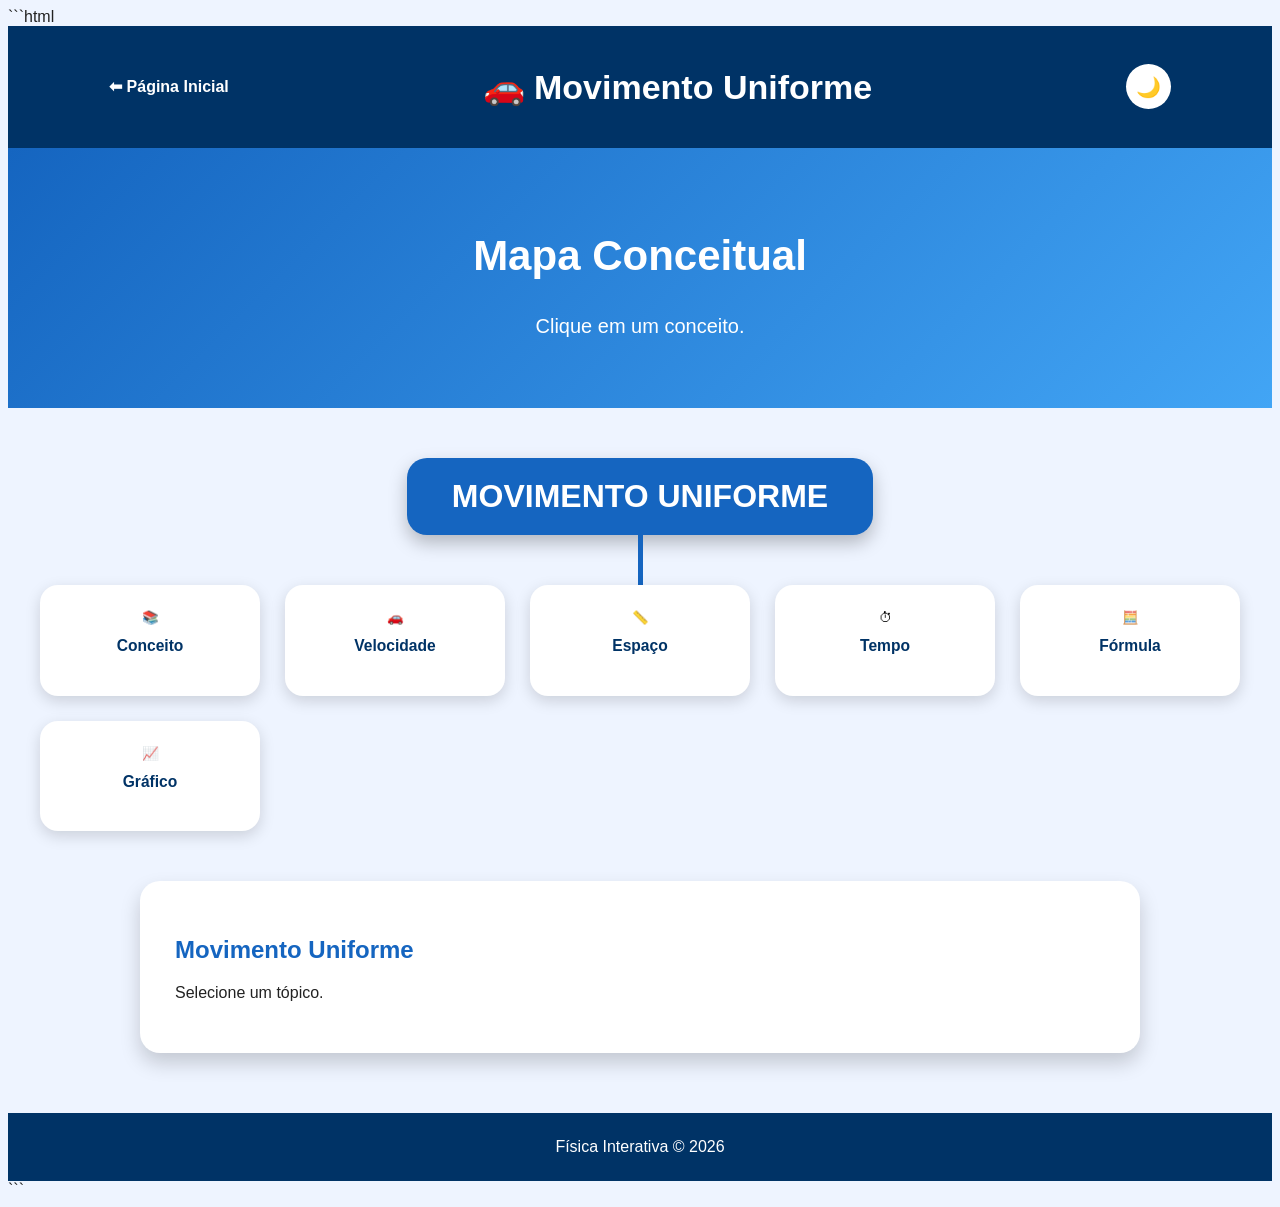
==== MU.html @ 1ada7491 "Convert MU.html to HTML structure with content" ====
```html
<!DOCTYPE html>
<html lang="pt-BR">

<head>

<meta charset="UTF-8">

<meta name="viewport"
content="width=device-width, initial-scale=1">

<title>Movimento Uniforme</title>

<link rel="stylesheet" href="fisica.css">

</head>

<body>

<header class="topo">

<a href="index.html" class="voltar">

⬅ Página Inicial

</a>

<h1>

🚗 Movimento Uniforme

</h1>

<button id="tema">

🌙

</button>

</header>

<section class="hero">

<h2>

Mapa Conceitual

</h2>

<p>

Clique em um conceito.

</p>

</section>

<section class="mapa">

<div class="centro">

MOVIMENTO UNIFORME

</div>

<div class="linha"></div>

<div class="galhos">

<button class="caixa"
onclick="mostrar('conceito')">

📚

<h3>

Conceito

</h3>

</button>

<button class="caixa"
onclick="mostrar('velocidade')">

🚗

<h3>

Velocidade

</h3>

</button>

<button class="caixa"
onclick="mostrar('espaco')">

📏

<h3>

Espaço

</h3>

</button>

<button class="caixa"
onclick="mostrar('tempo')">

⏱

<h3>

Tempo

</h3>

</button>

<button class="caixa"
onclick="mostrar('formula')">

🧮

<h3>

Fórmula

</h3>

</button>

<button class="caixa"
onclick="mostrar('grafico')">

📈

<h3>

Gráfico

</h3>

</button>

</div>

</section>

<section class="painel">

<div id="conteudo">

<h2>

Movimento Uniforme

</h2>

<p>

Selecione um tópico.

</p>

</div>

</section>

<footer>

Física Interativa © 2026

</footer>

<script>

const dados={

conceito:`

<h2>📚 Conceito</h2>

<p>

O Movimento Uniforme (MU) ocorre quando um corpo se move com velocidade constante.

</p>

`,

velocidade:`

<h2>🚗 Velocidade</h2>

<p>

A velocidade permanece constante durante todo o movimento.

</p>

`,

espaco:`

<h2>📏 Espaço</h2>

<p>

É a posição ocupada pelo móvel ao longo da trajetória.

</p>

`,

tempo:`

<h2>⏱ Tempo</h2>

<p>

É o intervalo em que ocorre o movimento.

</p>

`,

formula:`

<h2>🧮 Equação Horária</h2>

<h1>

S = S₀ + v·t

</h1>

`,

grafico:`

<h2>📈 Gráfico</h2>

<p>

No MU, o gráfico Espaço × Tempo é uma reta.

</p>

<canvas id="graficoMU"
width="500"
height="250"
style="border:1px solid #999">

</canvas>

`

};

function mostrar(item){

document.getElementById("conteudo").innerHTML=dados[item];

if(item==="grafico"){

setTimeout(desenhar,100);

}

}

function desenhar(){

const canvas=document.getElementById("graficoMU");

if(!canvas) return;

const ctx=canvas.getContext("2d");

ctx.beginPath();

ctx.moveTo(40,200);

ctx.lineTo(450,40);

ctx.lineWidth=3;

ctx.strokeStyle="#1565c0";

ctx.stroke();

ctx.font="16px Arial";

ctx.fillText("Espaço",10,20);

ctx.fillText("Tempo",420,230);

}

document.getElementById("tema").onclick=function(){

document.body.classList.toggle("escuro");

}

</script>

</body>

</html>
```
---- fisica.css ----
```css
/*==================================
      FÍSICA INTERATIVA
==================================*/

*{
    margin:0;
    padding:0;
    box-sizing:border-box;
}

body{

    font-family:'Poppins',sans-serif;

    background:#eef4ff;

    color:#222;

    transition:.4s;

}

/*=========================
        TOPO
=========================*/

.topo{

    display:flex;

    justify-content:space-between;

    align-items:center;

    padding:18px 8%;

    background:#003366;

    color:white;

    position:sticky;

    top:0;

    z-index:999;

}

.topo h1{

    font-size:34px;

}

.voltar{

    color:white;

    text-decoration:none;

    font-weight:bold;

}

#tema{

    background:white;

    color:#003366;

    border:none;

    width:45px;

    height:45px;

    border-radius:50%;

    cursor:pointer;

    font-size:20px;

}

/*=========================
        HERO
=========================*/

.hero{

    text-align:center;

    padding:50px;

    background:linear-gradient(135deg,#1565c0,#42a5f5);

    color:white;

}

.hero h2{

    font-size:42px;

}

.hero p{

    margin-top:15px;

    font-size:20px;

}

/*=========================
      MAPA
=========================*/

.mapa{

    max-width:1200px;

    margin:50px auto;

    display:flex;

    flex-direction:column;

    align-items:center;

}

.centro{

    background:#1565c0;

    color:white;

    padding:20px 45px;

    border-radius:20px;

    font-size:32px;

    font-weight:bold;

    box-shadow:0 8px 18px rgba(0,0,0,.25);

}

.linha{

    width:5px;

    height:50px;

    background:#1565c0;

}

.galhos{

    display:grid;

    grid-template-columns:repeat(auto-fit,minmax(180px,1fr));

    gap:25px;

    width:100%;

}

.caixa{

    background:white;

    border:none;

    border-radius:18px;

    padding:25px;

    cursor:pointer;

    transition:.4s;

    box-shadow:0 5px 15px rgba(0,0,0,.15);

}

.caixa:hover{

    transform:translateY(-8px) scale(1.05);

    background:#d7ebff;

}

.caixa h3{

    margin-top:12px;

    color:#003366;

}

/*=========================
        PAINEL
=========================*/

.painel{

    max-width:1000px;

    margin:auto;

    margin-bottom:60px;

}

#conteudo{

    background:white;

    border-radius:20px;

    padding:35px;

    box-shadow:0 10px 20px rgba(0,0,0,.18);

    animation:aparecer .5s;

}

#conteudo h2{

    color:#1565c0;

    margin-bottom:20px;

}

#conteudo ul{

    margin-left:25px;

    line-height:2;

}

/*=========================
      RODAPÉ
=========================*/

footer{

    background:#003366;

    color:white;

    text-align:center;

    padding:25px;

}

/*=========================
      MODO ESCURO
=========================*/

body.escuro{

    background:#121212;

    color:white;

}

body.escuro .caixa{

    background:#2d2d2d;

    color:white;

}

body.escuro .caixa h3{

    color:#90caf9;

}

body.escuro #conteudo{

    background:#222;

}

body.escuro footer{

    background:black;

}

body.escuro .hero{

    background:linear-gradient(135deg,#1b1b1b,#444);

}

/*=========================
     ANIMAÇÃO
=========================*/

@keyframes aparecer{

    from{

        opacity:0;

        transform:translateY(30px);

    }

    to{

        opacity:1;

        transform:translateY(0);

    }

}

/*=========================
    RESPONSIVO
=========================*/

@media(max-width:900px){

.topo{

flex-direction:column;

gap:15px;

}

.topo h1{

font-size:28px;

}

.hero h2{

font-size:32px;

}

.galhos{

grid-template-columns:1fr;

}

.caixa{

width:100%;

}

}
```
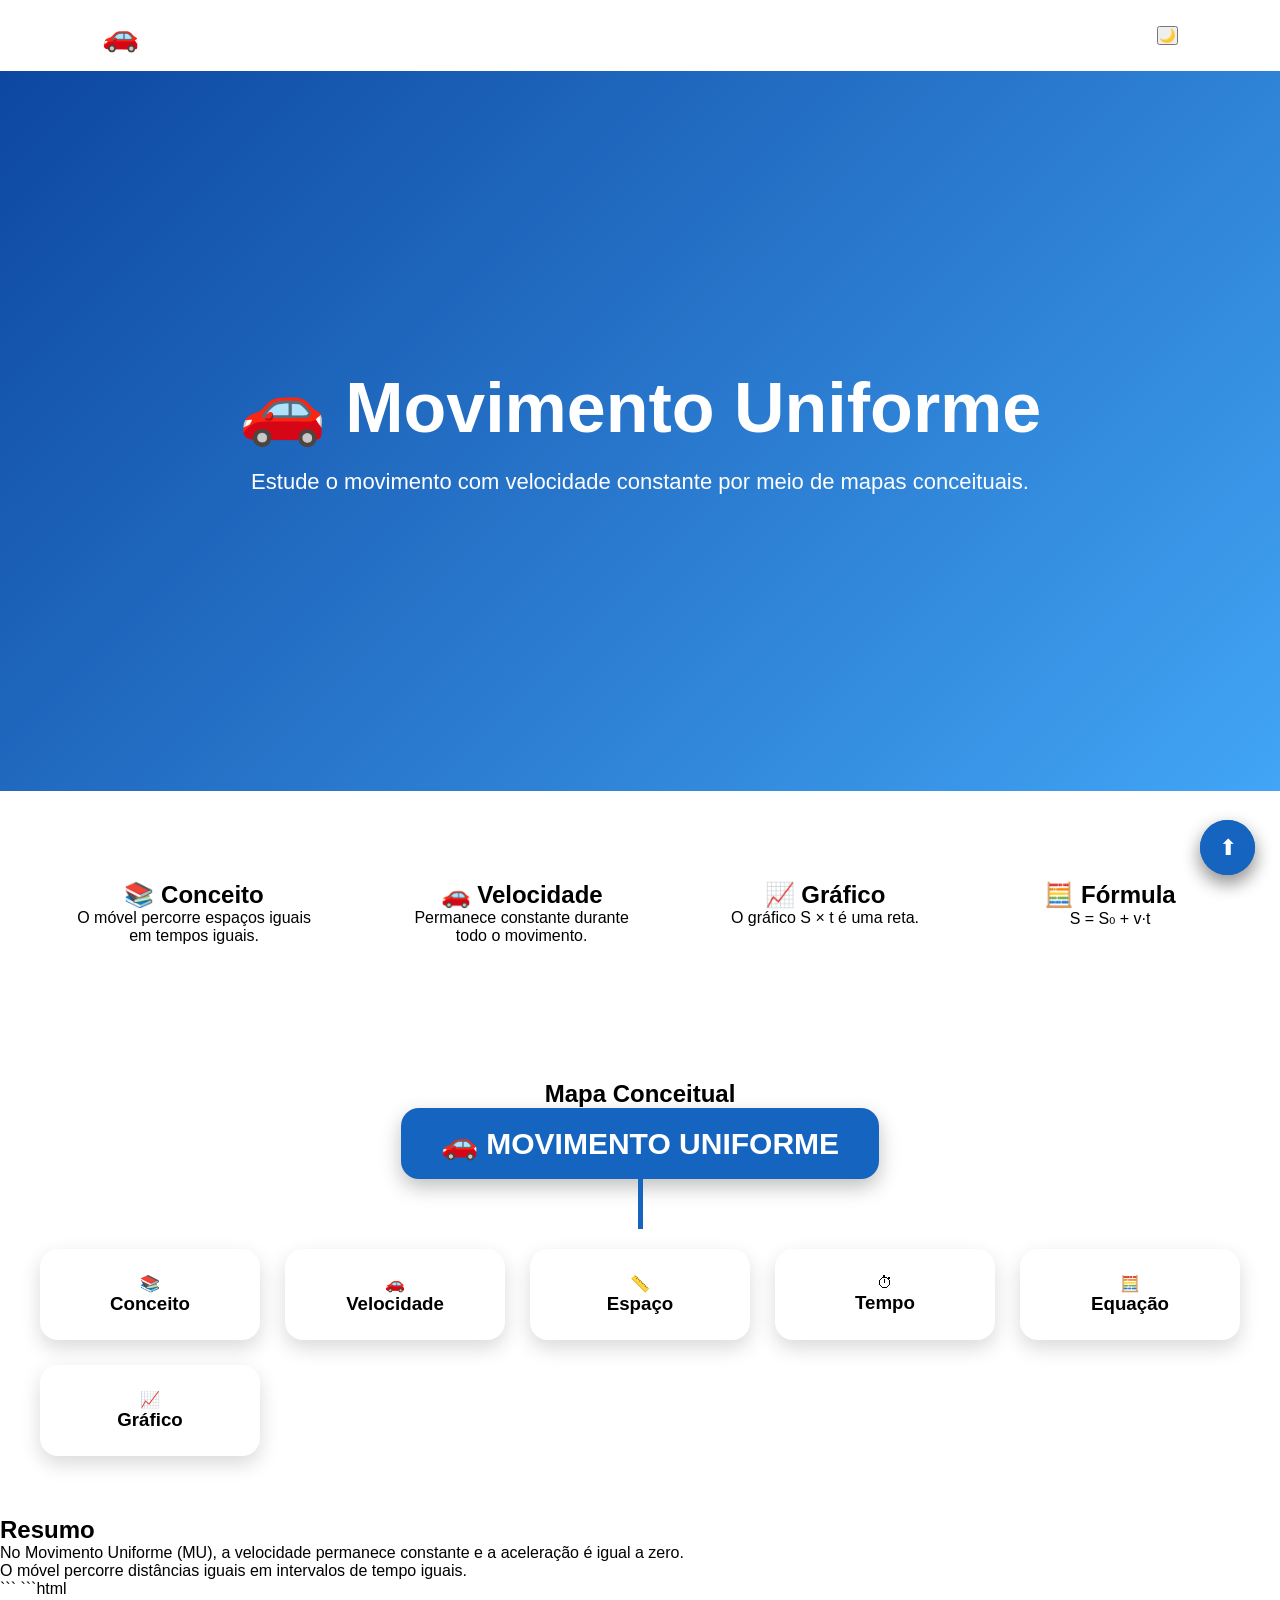
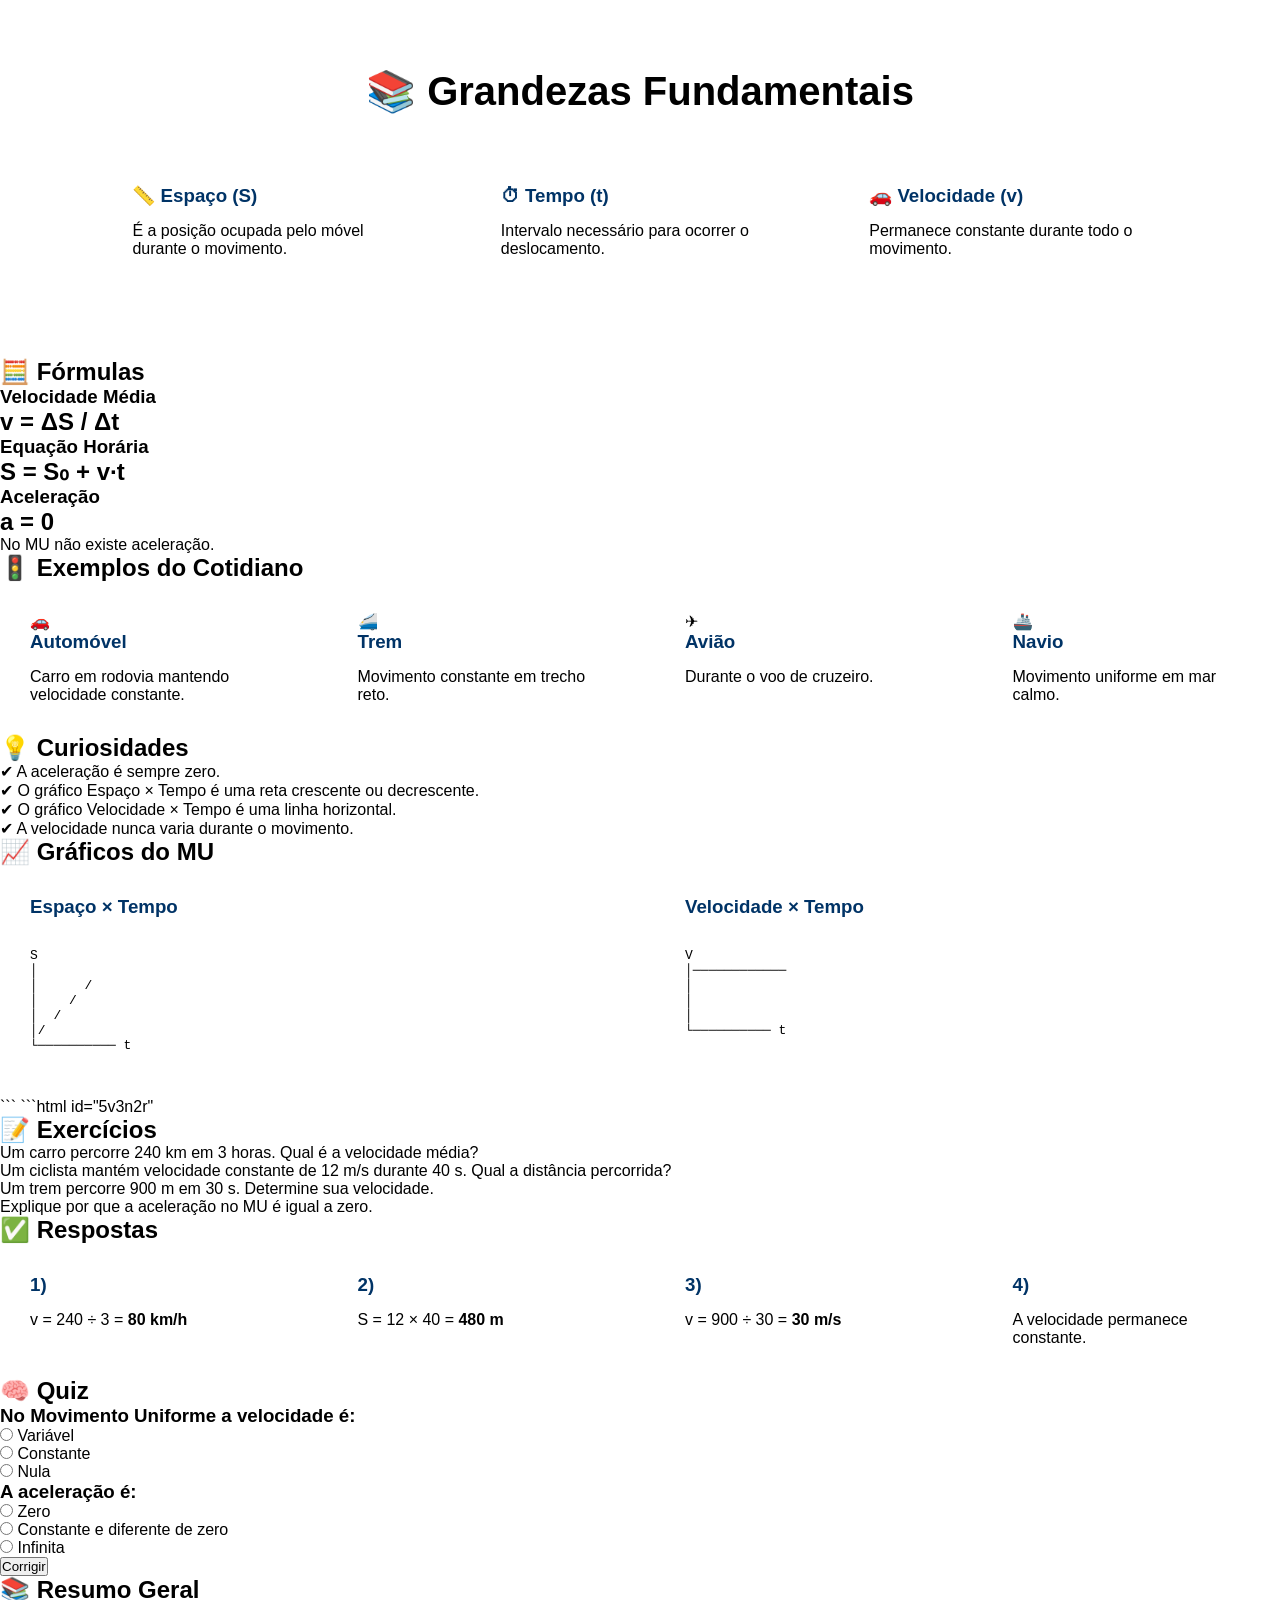
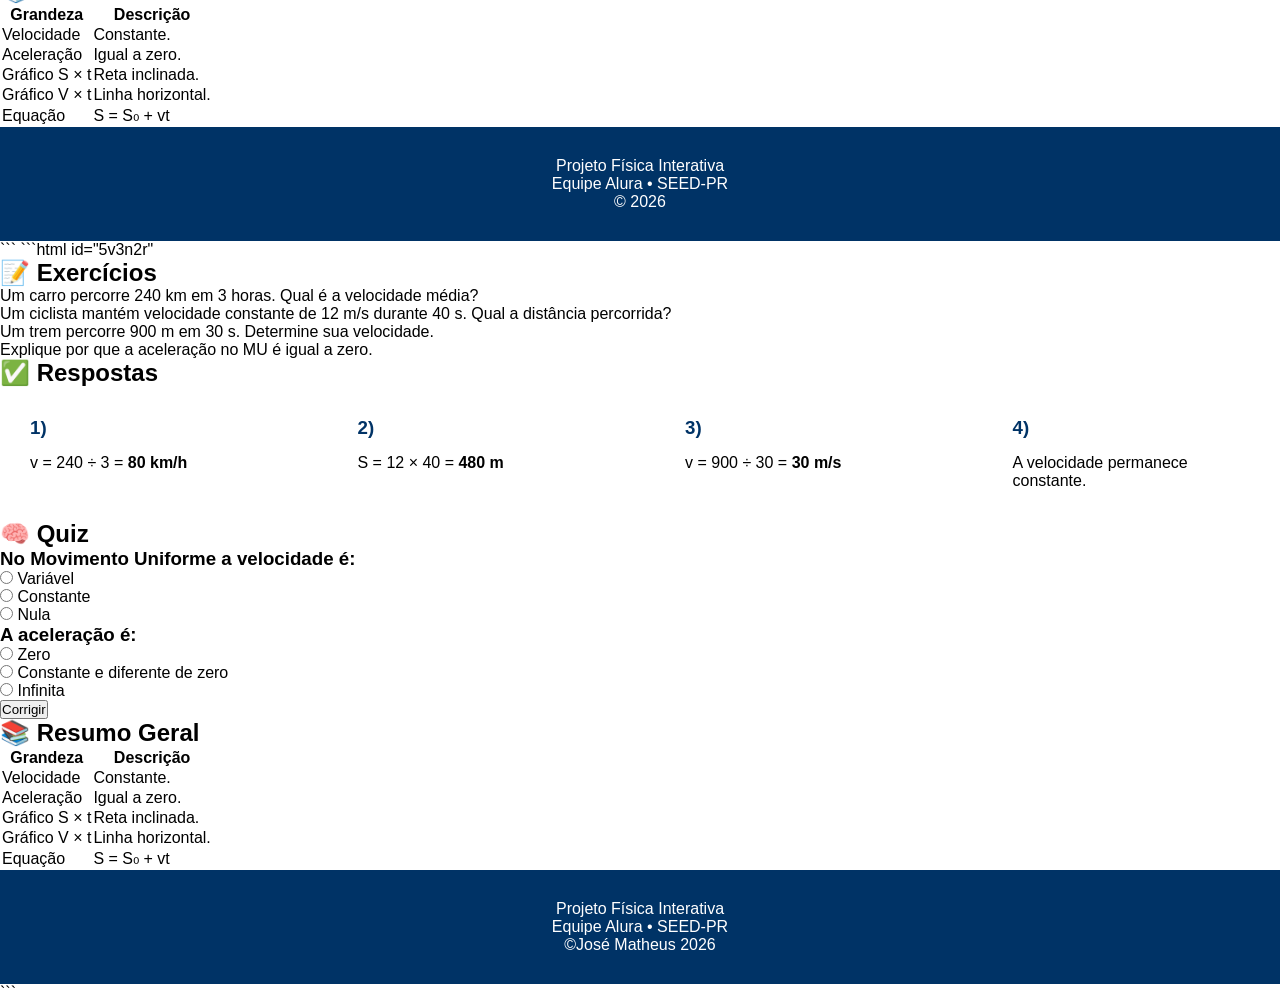
==== commit a6a7498a: "Update MU.html" ====
--- a/MU.html
+++ b/MU.html
@@ -1,314 +1,1366 @@
-```html
 <!DOCTYPE html>
 <html lang="pt-BR">
 
 <head>
 
-<meta charset="UTF-8">
-
-<meta name="viewport"
-content="width=device-width, initial-scale=1">
-
-<title>Movimento Uniforme</title>
-
-<link rel="stylesheet" href="fisica.css">
+    <meta charset="UTF-8">
+
+    <meta name="viewport"
+          content="width=device-width, initial-scale=1.0">
+
+    <title>Movimento Uniforme | Física Interativa</title>
+
+    <link rel="stylesheet" href="fisica.css">
 
 </head>
 
 <body>
 
-<header class="topo">
-
-<a href="index.html" class="voltar">
-
-⬅ Página Inicial
-
-</a>
-
-<h1>
-
-🚗 Movimento Uniforme
-
-</h1>
-
-<button id="tema">
-
-🌙
+<!--==========================================
+                CABEÇALHO
+===========================================-->
+
+<header class="cabecalho">
+
+    <div class="logo">
+
+        🚗 Física Interativa
+
+    </div>
+
+    <button class="menu-btn" id="menuBtn">
+
+        ☰
+
+    </button>
+
+    <nav id="menu">
+
+        <a href="index.html">Início</a>
+
+        <a href="optica.html">Óptica</a>
+
+        <a href="mu.html" class="ativo">MU</a>
+
+        <a href="muv.html">MUV</a>
+
+        <a href="dinamica.html">Dinâmica</a>
+
+    </nav>
+
+    <button id="tema" class="tema-btn">
+
+        🌙
+
+    </button>
+
+</header>
+
+<!--==========================================
+                    BANNER
+===========================================-->
+
+<section class="banner">
+
+    <div class="banner-texto">
+
+        <h1>
+
+            🚗 Movimento Uniforme
+
+        </h1>
+
+        <p>
+
+            Estude o movimento com velocidade constante por meio de mapas conceituais.
+
+        </p>
+
+    </div>
+
+</section>
+
+<!--==========================================
+                CARROSSEL
+===========================================-->
+
+<section class="carrossel">
+
+    <div class="slide">
+
+        <h2>📚 Conceito</h2>
+
+        <p>O móvel percorre espaços iguais em tempos iguais.</p>
+
+    </div>
+
+    <div class="slide">
+
+        <h2>🚗 Velocidade</h2>
+
+        <p>Permanece constante durante todo o movimento.</p>
+
+    </div>
+
+    <div class="slide">
+
+        <h2>📈 Gráfico</h2>
+
+        <p>O gráfico S × t é uma reta.</p>
+
+    </div>
+
+    <div class="slide">
+
+        <h2>🧮 Fórmula</h2>
+
+        <p>S = S₀ + v·t</p>
+
+    </div>
+
+</section>
+
+<!--==========================================
+            MAPA CONCEITUAL
+===========================================-->
+
+<section class="mapa">
+
+<h2>
+
+Mapa Conceitual
+
+</h2>
+
+<div class="centro">
+
+🚗 MOVIMENTO UNIFORME
+
+</div>
+
+<div class="linha"></div>
+
+<div class="galhos">
+
+<div class="caixa">
+
+📚
+
+<h3>
+
+Conceito
+
+</h3>
+
+</div>
+
+<div class="caixa">
+
+🚗
+
+<h3>
+
+Velocidade
+
+</h3>
+
+</div>
+
+<div class="caixa">
+
+📏
+
+<h3>
+
+Espaço
+
+</h3>
+
+</div>
+
+<div class="caixa">
+
+⏱
+
+<h3>
+
+Tempo
+
+</h3>
+
+</div>
+
+<div class="caixa">
+
+🧮
+
+<h3>
+
+Equação
+
+</h3>
+
+</div>
+
+<div class="caixa">
+
+📈
+
+<h3>
+
+Gráfico
+
+</h3>
+
+</div>
+
+</div>
+
+</section>
+
+<!--==========================================
+            RESUMO
+===========================================-->
+
+<section class="resumo">
+
+<h2>
+
+Resumo
+
+</h2>
+
+<p>
+
+No Movimento Uniforme (MU), a velocidade permanece constante e a aceleração é igual a zero.
+
+</p>
+
+<p>
+
+O móvel percorre distâncias iguais em intervalos de tempo iguais.
+
+</p>
+
+</section>
+```
+```html
+<!--==========================================
+        GRANDEZAS DO MU
+===========================================-->
+
+<section class="conteudos">
+
+    <h2>📚 Grandezas Fundamentais</h2>
+
+    <div class="cards">
+
+        <div class="card">
+
+            <h3>📏 Espaço (S)</h3>
+
+            <p>
+                É a posição ocupada pelo móvel durante o movimento.
+            </p>
+
+        </div>
+
+        <div class="card">
+
+            <h3>⏱ Tempo (t)</h3>
+
+            <p>
+                Intervalo necessário para ocorrer o deslocamento.
+            </p>
+
+        </div>
+
+        <div class="card">
+
+            <h3>🚗 Velocidade (v)</h3>
+
+            <p>
+                Permanece constante durante todo o movimento.
+            </p>
+
+        </div>
+
+    </div>
+
+</section>
+
+<!--==========================================
+            FÓRMULAS
+===========================================-->
+
+<section class="formulas">
+
+<h2>
+
+🧮 Fórmulas
+
+</h2>
+
+<div class="cards-formulas">
+
+<div class="formula">
+
+<h3>
+
+Velocidade Média
+
+</h3>
+
+<h2>
+
+v = ΔS / Δt
+
+</h2>
+
+</div>
+
+<div class="formula">
+
+<h3>
+
+Equação Horária
+
+</h3>
+
+<h2>
+
+S = S₀ + v·t
+
+</h2>
+
+</div>
+
+<div class="formula">
+
+<h3>
+
+Aceleração
+
+</h3>
+
+<h2>
+
+a = 0
+
+</h2>
+
+<p>
+
+No MU não existe aceleração.
+
+</p>
+
+</div>
+
+</div>
+
+</section>
+
+<!--==========================================
+            EXEMPLOS
+===========================================-->
+
+<section class="aplicacoes">
+
+<h2>
+
+🚦 Exemplos do Cotidiano
+
+</h2>
+
+<div class="cards">
+
+<div class="card">
+
+🚗
+
+<h3>
+
+Automóvel
+
+</h3>
+
+<p>
+
+Carro em rodovia mantendo velocidade constante.
+
+</p>
+
+</div>
+
+<div class="card">
+
+🚄
+
+<h3>
+
+Trem
+
+</h3>
+
+<p>
+
+Movimento constante em trecho reto.
+
+</p>
+
+</div>
+
+<div class="card">
+
+✈
+
+<h3>
+
+Avião
+
+</h3>
+
+<p>
+
+Durante o voo de cruzeiro.
+
+</p>
+
+</div>
+
+<div class="card">
+
+🚢
+
+<h3>
+
+Navio
+
+</h3>
+
+<p>
+
+Movimento uniforme em mar calmo.
+
+</p>
+
+</div>
+
+</div>
+
+</section>
+
+<!--==========================================
+            CURIOSIDADES
+===========================================-->
+
+<section class="curiosidades">
+
+<h2>
+
+💡 Curiosidades
+
+</h2>
+
+<ul>
+
+<li>✔ A aceleração é sempre zero.</li>
+
+<li>✔ O gráfico Espaço × Tempo é uma reta crescente ou decrescente.</li>
+
+<li>✔ O gráfico Velocidade × Tempo é uma linha horizontal.</li>
+
+<li>✔ A velocidade nunca varia durante o movimento.</li>
+
+</ul>
+
+</section>
+
+<!--==========================================
+            GRÁFICOS
+===========================================-->
+
+<section class="graficos">
+
+<h2>
+
+📈 Gráficos do MU
+
+</h2>
+
+<div class="cards">
+
+<div class="card">
+
+<h3>
+
+Espaço × Tempo
+
+</h3>
+
+<pre>
+
+S
+│
+│      /
+│    /
+│  /
+│/
+└────────── t
+
+</pre>
+
+</div>
+
+<div class="card">
+
+<h3>
+
+Velocidade × Tempo
+
+</h3>
+
+<pre>
+
+V
+│────────────
+│
+│
+│
+└────────── t
+
+</pre>
+
+</div>
+
+</div>
+
+</section>
+```
+```html id="5v3n2r"
+<!--==========================================
+            EXERCÍCIOS
+===========================================-->
+
+<section class="exercicios">
+
+    <h2>📝 Exercícios</h2>
+
+    <ol>
+
+        <li>
+            Um carro percorre 240 km em 3 horas.
+            Qual é a velocidade média?
+        </li>
+
+        <li>
+            Um ciclista mantém velocidade constante de
+            12 m/s durante 40 s.
+            Qual a distância percorrida?
+        </li>
+
+        <li>
+            Um trem percorre 900 m em 30 s.
+            Determine sua velocidade.
+        </li>
+
+        <li>
+            Explique por que a aceleração no MU é igual a zero.
+        </li>
+
+    </ol>
+
+</section>
+
+<!--==========================================
+            EXERCÍCIOS RESOLVIDOS
+===========================================-->
+
+<section class="resolucao">
+
+<h2>
+
+✅ Respostas
+
+</h2>
+
+<div class="cards">
+
+<div class="card">
+
+<h3>
+
+1)
+
+</h3>
+
+<p>
+
+v = 240 ÷ 3 =
+
+<b>80 km/h</b>
+
+</p>
+
+</div>
+
+<div class="card">
+
+<h3>
+
+2)
+
+</h3>
+
+<p>
+
+S = 12 × 40
+
+=
+
+<b>480 m</b>
+
+</p>
+
+</div>
+
+<div class="card">
+
+<h3>
+
+3)
+
+</h3>
+
+<p>
+
+v = 900 ÷ 30
+
+=
+
+<b>30 m/s</b>
+
+</p>
+
+</div>
+
+<div class="card">
+
+<h3>
+
+4)
+
+</h3>
+
+<p>
+
+A velocidade permanece constante.
+
+</p>
+
+</div>
+
+</div>
+
+</section>
+
+<!--==========================================
+                QUIZ
+===========================================-->
+
+<section class="quiz">
+
+<h2>
+
+🧠 Quiz
+
+</h2>
+
+<div class="pergunta">
+
+<h3>
+
+No Movimento Uniforme a velocidade é:
+
+</h3>
+
+<label>
+
+<input type="radio"
+name="q1">
+
+Variável
+
+</label>
+
+<br>
+
+<label>
+
+<input
+type="radio"
+name="q1"
+data-correta="true">
+
+Constante
+
+</label>
+
+<br>
+
+<label>
+
+<input type="radio"
+name="q1">
+
+Nula
+
+</label>
+
+</div>
+
+<div class="pergunta">
+
+<h3>
+
+A aceleração é:
+
+</h3>
+
+<label>
+
+<input
+type="radio"
+name="q2"
+data-correta="true">
+
+Zero
+
+</label>
+
+<br>
+
+<label>
+
+<input type="radio"
+name="q2">
+
+Constante e diferente de zero
+
+</label>
+
+<br>
+
+<label>
+
+<input type="radio"
+name="q2">
+
+Infinita
+
+</label>
+
+</div>
+
+<button onclick="corrigirQuiz()">
+
+Corrigir
 
 </button>
 
-</header>
-
-<section class="hero">
-
-<h2>
-
-Mapa Conceitual
-
-</h2>
-
-<p>
-
-Clique em um conceito.
-
-</p>
-
-</section>
-
-<section class="mapa">
-
-<div class="centro">
-
-MOVIMENTO UNIFORME
-
-</div>
-
-<div class="linha"></div>
-
-<div class="galhos">
-
-<button class="caixa"
-onclick="mostrar('conceito')">
-
-📚
-
-<h3>
-
-Conceito
-
-</h3>
+<h2 id="resultadoQuiz"></h2>
+
+</section>
+
+<script>
+
+function corrigirQuiz(){
+
+let pontos=0;
+
+const corretas=document.querySelectorAll("input[data-correta='true']");
+
+corretas.forEach(item=>{
+
+if(item.checked){
+
+pontos++;
+
+}
+
+});
+
+document.getElementById("resultadoQuiz").innerHTML=
+
+"Você acertou "+pontos+" de 2 questões.";
+
+}
+
+</script>
+
+<!--==========================================
+            RESUMÃO
+===========================================-->
+
+<section class="resumo-final">
+
+<h2>
+
+📚 Resumo Geral
+
+</h2>
+
+<table>
+
+<tr>
+
+<th>
+
+Grandeza
+
+</th>
+
+<th>
+
+Descrição
+
+</th>
+
+</tr>
+
+<tr>
+
+<td>
+
+Velocidade
+
+</td>
+
+<td>
+
+Constante.
+
+</td>
+
+</tr>
+
+<tr>
+
+<td>
+
+Aceleração
+
+</td>
+
+<td>
+
+Igual a zero.
+
+</td>
+
+</tr>
+
+<tr>
+
+<td>
+
+Gráfico S × t
+
+</td>
+
+<td>
+
+Reta inclinada.
+
+</td>
+
+</tr>
+
+<tr>
+
+<td>
+
+Gráfico V × t
+
+</td>
+
+<td>
+
+Linha horizontal.
+
+</td>
+
+</tr>
+
+<tr>
+
+<td>
+
+Equação
+
+</td>
+
+<td>
+
+S = S₀ + vt
+
+</td>
+
+</tr>
+
+</table>
+
+</section>
+
+<!--==========================================
+                RODAPÉ
+===========================================-->
+
+<footer>
+
+<p>
+
+Projeto Física Interativa
+
+</p>
+
+<p>
+
+Equipe Alura • SEED-PR
+
+</p>
+
+<p>
+
+© 2026
+
+</p>
+
+</footer>
+
+<button id="topo">
+
+⬆
 
 </button>
 
-<button class="caixa"
-onclick="mostrar('velocidade')">
-
-🚗
-
-<h3>
-
-Velocidade
-
-</h3>
-
-</button>
-
-<button class="caixa"
-onclick="mostrar('espaco')">
-
-📏
-
-<h3>
-
-Espaço
-
-</h3>
-
-</button>
-
-<button class="caixa"
-onclick="mostrar('tempo')">
-
-⏱
-
-<h3>
-
-Tempo
-
-</h3>
-
-</button>
-
-<button class="caixa"
-onclick="mostrar('formula')">
-
-🧮
-
-<h3>
-
-Fórmula
-
-</h3>
-
-</button>
-
-<button class="caixa"
-onclick="mostrar('grafico')">
-
-📈
-
-<h3>
-
-Gráfico
-
-</h3>
-
-</button>
-
-</div>
-
-</section>
-
-<section class="painel">
-
-<div id="conteudo">
-
-<h2>
-
-Movimento Uniforme
-
-</h2>
-
-<p>
-
-Selecione um tópico.
-
-</p>
-
-</div>
-
-</section>
-
-<footer>
-
-Física Interativa © 2026
-
-</footer>
-
-<script>
-
-const dados={
-
-conceito:`
-
-<h2>📚 Conceito</h2>
-
-<p>
-
-O Movimento Uniforme (MU) ocorre quando um corpo se move com velocidade constante.
-
-</p>
-
-`,
-
-velocidade:`
-
-<h2>🚗 Velocidade</h2>
-
-<p>
-
-A velocidade permanece constante durante todo o movimento.
-
-</p>
-
-`,
-
-espaco:`
-
-<h2>📏 Espaço</h2>
-
-<p>
-
-É a posição ocupada pelo móvel ao longo da trajetória.
-
-</p>
-
-`,
-
-tempo:`
-
-<h2>⏱ Tempo</h2>
-
-<p>
-
-É o intervalo em que ocorre o movimento.
-
-</p>
-
-`,
-
-formula:`
-
-<h2>🧮 Equação Horária</h2>
-
-<h1>
-
-S = S₀ + v·t
-
-</h1>
-
-`,
-
-grafico:`
-
-<h2>📈 Gráfico</h2>
-
-<p>
-
-No MU, o gráfico Espaço × Tempo é uma reta.
-
-</p>
-
-<canvas id="graficoMU"
-width="500"
-height="250"
-style="border:1px solid #999">
-
-</canvas>
-
-`
-
-};
-
-function mostrar(item){
-
-document.getElementById("conteudo").innerHTML=dados[item];
-
-if(item==="grafico"){
-
-setTimeout(desenhar,100);
-
-}
-
-}
-
-function desenhar(){
-
-const canvas=document.getElementById("graficoMU");
-
-if(!canvas) return;
-
-const ctx=canvas.getContext("2d");
-
-ctx.beginPath();
-
-ctx.moveTo(40,200);
-
-ctx.lineTo(450,40);
-
-ctx.lineWidth=3;
-
-ctx.strokeStyle="#1565c0";
-
-ctx.stroke();
-
-ctx.font="16px Arial";
-
-ctx.fillText("Espaço",10,20);
-
-ctx.fillText("Tempo",420,230);
-
-}
-
-document.getElementById("tema").onclick=function(){
-
-document.body.classList.toggle("escuro");
-
-}
-
-</script>
+<script src="script.js"></script>
 
 </body>
 
 </html>
 ```
+```html id="5v3n2r"
+<!--==========================================
+            EXERCÍCIOS
+===========================================-->
+
+<section class="exercicios">
+
+    <h2>📝 Exercícios</h2>
+
+    <ol>
+
+        <li>
+            Um carro percorre 240 km em 3 horas.
+            Qual é a velocidade média?
+        </li>
+
+        <li>
+            Um ciclista mantém velocidade constante de
+            12 m/s durante 40 s.
+            Qual a distância percorrida?
+        </li>
+
+        <li>
+            Um trem percorre 900 m em 30 s.
+            Determine sua velocidade.
+        </li>
+
+        <li>
+            Explique por que a aceleração no MU é igual a zero.
+        </li>
+
+    </ol>
+
+</section>
+
+<!--==========================================
+            EXERCÍCIOS RESOLVIDOS
+===========================================-->
+
+<section class="resolucao">
+
+<h2>
+
+✅ Respostas
+
+</h2>
+
+<div class="cards">
+
+<div class="card">
+
+<h3>
+
+1)
+
+</h3>
+
+<p>
+
+v = 240 ÷ 3 =
+
+<b>80 km/h</b>
+
+</p>
+
+</div>
+
+<div class="card">
+
+<h3>
+
+2)
+
+</h3>
+
+<p>
+
+S = 12 × 40
+
+=
+
+<b>480 m</b>
+
+</p>
+
+</div>
+
+<div class="card">
+
+<h3>
+
+3)
+
+</h3>
+
+<p>
+
+v = 900 ÷ 30
+
+=
+
+<b>30 m/s</b>
+
+</p>
+
+</div>
+
+<div class="card">
+
+<h3>
+
+4)
+
+</h3>
+
+<p>
+
+A velocidade permanece constante.
+
+</p>
+
+</div>
+
+</div>
+
+</section>
+
+<!--==========================================
+                QUIZ
+===========================================-->
+
+<section class="quiz">
+
+<h2>
+
+🧠 Quiz
+
+</h2>
+
+<div class="pergunta">
+
+<h3>
+
+No Movimento Uniforme a velocidade é:
+
+</h3>
+
+<label>
+
+<input type="radio"
+name="q1">
+
+Variável
+
+</label>
+
+<br>
+
+<label>
+
+<input
+type="radio"
+name="q1"
+data-correta="true">
+
+Constante
+
+</label>
+
+<br>
+
+<label>
+
+<input type="radio"
+name="q1">
+
+Nula
+
+</label>
+
+</div>
+
+<div class="pergunta">
+
+<h3>
+
+A aceleração é:
+
+</h3>
+
+<label>
+
+<input
+type="radio"
+name="q2"
+data-correta="true">
+
+Zero
+
+</label>
+
+<br>
+
+<label>
+
+<input type="radio"
+name="q2">
+
+Constante e diferente de zero
+
+</label>
+
+<br>
+
+<label>
+
+<input type="radio"
+name="q2">
+
+Infinita
+
+</label>
+
+</div>
+
+<button onclick="corrigirQuiz()">
+
+Corrigir
+
+</button>
+
+<h2 id="resultadoQuiz"></h2>
+
+</section>
+
+<script>
+
+function corrigirQuiz(){
+
+let pontos=0;
+
+const corretas=document.querySelectorAll("input[data-correta='true']");
+
+corretas.forEach(item=>{
+
+if(item.checked){
+
+pontos++;
+
+}
+
+});
+
+document.getElementById("resultadoQuiz").innerHTML=
+
+"Você acertou "+pontos+" de 2 questões.";
+
+}
+
+</script>
+
+<!--==========================================
+            RESUMÃO
+===========================================-->
+
+<section class="resumo-final">
+
+<h2>
+
+📚 Resumo Geral
+
+</h2>
+
+<table>
+
+<tr>
+
+<th>
+
+Grandeza
+
+</th>
+
+<th>
+
+Descrição
+
+</th>
+
+</tr>
+
+<tr>
+
+<td>
+
+Velocidade
+
+</td>
+
+<td>
+
+Constante.
+
+</td>
+
+</tr>
+
+<tr>
+
+<td>
+
+Aceleração
+
+</td>
+
+<td>
+
+Igual a zero.
+
+</td>
+
+</tr>
+
+<tr>
+
+<td>
+
+Gráfico S × t
+
+</td>
+
+<td>
+
+Reta inclinada.
+
+</td>
+
+</tr>
+
+<tr>
+
+<td>
+
+Gráfico V × t
+
+</td>
+
+<td>
+
+Linha horizontal.
+
+</td>
+
+</tr>
+
+<tr>
+
+<td>
+
+Equação
+
+</td>
+
+<td>
+
+S = S₀ + vt
+
+</td>
+
+</tr>
+
+</table>
+
+</section>
+
+<!--==========================================
+                RODAPÉ
+===========================================-->
+
+<footer>
+
+<p>
+
+Projeto Física Interativa
+
+</p>
+
+<p>
+
+Equipe Alura • SEED-PR
+
+</p>
+
+<p>
+
+©José Matheus 2026
+
+</p>
+
+</footer>
+
+<button id="topo">
+
+⬆
+
+</button>
+
+<script src="script.js"></script>
+
+</body>
+
+</html>
+```
--- a/fisica.css
+++ b/fisica.css
@@ -1,375 +1,756 @@
 ```css
-/*==================================
-      FÍSICA INTERATIVA
-==================================*/
+/*=========================================
+            FÍSICA INTERATIVA
+=========================================*/
+
+@import url('https://fonts.googleapis.com/css2?family=Poppins:wght@300;400;500;600;700&display=swap');
+
+:root{
+
+    --azul:#003366;
+    --azul-claro:#1976d2;
+    --azul-hover:#2196f3;
+    --branco:#ffffff;
+    --cinza:#f5f7fb;
+    --texto:#222;
+    --sombra:0 8px 20px rgba(0,0,0,.15);
+
+}
 
 *{
+
     margin:0;
     padding:0;
     box-sizing:border-box;
+
+}
+
+html{
+
+    scroll-behavior:smooth;
+
 }
 
 body{
 
     font-family:'Poppins',sans-serif;
-
-    background:#eef4ff;
+    background:var(--cinza);
+    color:var(--texto);
+
+}
+
+/*=========================================
+            CABEÇALHO
+=========================================*/
+
+.cabecalho{
+
+    position:sticky;
+    top:0;
+
+    display:flex;
+    justify-content:space-between;
+    align-items:center;
+
+    padding:18px 8%;
+
+    background:var(--azul);
+
+    z-index:999;
+
+}
+
+.logo{
+
+    color:white;
+
+    font-size:30px;
+
+    font-weight:700;
+
+}
+
+#menu{
+
+    display:flex;
+
+    gap:30px;
+
+}
+
+#menu a{
+
+    color:white;
+
+    text-decoration:none;
+
+    transition:.3s;
+
+}
+
+#menu a:hover{
+
+    color:#ffeb3b;
+
+}
+
+.menu-btn{
+
+    display:none;
+
+    border:none;
+
+    background:none;
+
+    color:white;
+
+    font-size:34px;
+
+    cursor:pointer;
+
+}
+
+/*=========================================
+                BANNER
+=========================================*/
+
+.banner{
+
+    min-height:80vh;
+
+    display:flex;
+
+    justify-content:center;
+
+    align-items:center;
+
+    text-align:center;
+
+    background:linear-gradient(135deg,#0d47a1,#42a5f5);
+
+    color:white;
+
+}
+
+.banner h1{
+
+    font-size:70px;
+
+}
+
+.banner p{
+
+    margin-top:20px;
+
+    font-size:22px;
+
+}
+
+.botao{
+
+    display:inline-block;
+
+    margin-top:35px;
+
+    background:white;
+
+    color:#003366;
+
+    padding:15px 40px;
+
+    border-radius:40px;
+
+    text-decoration:none;
+
+    font-weight:bold;
+
+    transition:.3s;
+
+}
+
+.botao:hover{
+
+    transform:translateY(-5px);
+
+}
+
+/*=========================================
+              CARROSSEL
+=========================================*/
+
+.carrossel{
+
+    display:flex;
+
+    gap:25px;
+
+    overflow-x:auto;
+
+    padding:40px;
+
+    scroll-behavior:smooth;
+
+}
+
+.carrossel::-webkit-scrollbar{
+
+    display:none;
+
+}
+
+.slide{
+
+    min-width:260px;
+
+    background:white;
+
+    border-radius:20px;
+
+    padding:35px;
+
+    text-align:center;
+
+    box-shadow:var(--sombra);
+
+    transition:.4s;
+
+}
+
+.slide:hover{
+
+    transform:translateY(-12px);
+
+}
+
+.slide a{
+
+    text-decoration:none;
+
+    color:#003366;
+
+}
+
+.slide h2{
+
+    margin-top:15px;
+
+}
+
+/*=========================================
+                CARDS
+=========================================*/
+
+.conteudos{
+
+    padding:70px 8%;
+
+}
+
+.conteudos h2{
+
+    text-align:center;
+
+    margin-bottom:40px;
+
+    font-size:40px;
+
+}
+
+.cards{
+
+    display:grid;
+
+    grid-template-columns:repeat(auto-fit,minmax(250px,1fr));
+
+    gap:30px;
+
+}
+
+.card{
+
+    background:white;
+
+    border-radius:20px;
+
+    padding:30px;
+
+    box-shadow:var(--sombra);
+
+    transition:.4s;
+
+}
+
+.card:hover{
+
+    transform:translateY(-10px);
+
+}
+
+.card a{
+
+    text-decoration:none;
 
     color:#222;
 
-    transition:.4s;
-
-}
-
-/*=========================
-        TOPO
-=========================*/
-
-.topo{
+}
+
+.card h3{
+
+    color:#003366;
+
+    margin-bottom:15px;
+
+}
+
+/*=========================================
+                SOBRE
+=========================================*/
+
+.sobre{
+
+    padding:70px 8%;
+
+    text-align:center;
+
+    background:white;
+
+}
+
+.sobre h2{
+
+    margin-bottom:25px;
+
+}
+
+/*=========================================
+                RODAPÉ
+=========================================*/
+
+footer{
+
+    background:#003366;
+
+    color:white;
+
+    text-align:center;
+
+    padding:30px;
+
+}
+```
+```css
+/*=========================================
+            MENU HAMBÚRGUER
+=========================================*/
+
+@media (max-width:900px){
+
+    .menu-btn{
+
+        display:block;
+
+    }
+
+    #menu{
+
+        position:absolute;
+
+        top:80px;
+
+        right:20px;
+
+        width:230px;
+
+        background:#003366;
+
+        border-radius:15px;
+
+        display:none;
+
+        flex-direction:column;
+
+        overflow:hidden;
+
+        box-shadow:0 10px 25px rgba(0,0,0,.35);
+
+        animation:menu .4s;
+
+    }
+
+    #menu a{
+
+        padding:18px;
+
+        border-bottom:1px solid rgba(255,255,255,.15);
+
+    }
+
+    #menu a:hover{
+
+        background:#1565c0;
+
+    }
+
+    #menu.ativo{
+
+        display:flex;
+
+    }
+
+}
+
+/*=========================================
+              BOTÃO TOPO
+=========================================*/
+
+#topo{
+
+    position:fixed;
+
+    right:25px;
+
+    bottom:25px;
+
+    width:55px;
+
+    height:55px;
+
+    border:none;
+
+    border-radius:50%;
+
+    background:#1565c0;
+
+    color:white;
+
+    font-size:22px;
+
+    cursor:pointer;
+
+    box-shadow:0 8px 18px rgba(0,0,0,.25);
+
+    transition:.3s;
+
+}
+
+#topo:hover{
+
+    transform:scale(1.12);
+
+}
+
+/*=========================================
+            ANIMAÇÕES
+=========================================*/
+
+@keyframes aparecer{
+
+    from{
+
+        opacity:0;
+
+        transform:translateY(40px);
+
+    }
+
+    to{
+
+        opacity:1;
+
+        transform:translateY(0);
+
+    }
+
+}
+
+.banner{
+
+    animation:aparecer 1s;
+
+}
+
+.slide{
+
+    animation:aparecer .8s;
+
+}
+
+.card{
+
+    animation:aparecer 1s;
+
+}
+
+@keyframes menu{
+
+    from{
+
+        opacity:0;
+
+        transform:translateY(-20px);
+
+    }
+
+    to{
+
+        opacity:1;
+
+        transform:translateY(0);
+
+    }
+
+}
+
+/*=========================================
+            MODO ESCURO
+=========================================*/
+
+body.dark{
+
+    background:#121212;
+
+    color:white;
+
+}
+
+body.dark .cabecalho{
+
+    background:#000;
+
+}
+
+body.dark .banner{
+
+    background:linear-gradient(135deg,#111,#333);
+
+}
+
+body.dark .slide{
+
+    background:#222;
+
+}
+
+body.dark .card{
+
+    background:#222;
+
+}
+
+body.dark .sobre{
+
+    background:#1c1c1c;
+
+}
+
+body.dark footer{
+
+    background:#000;
+
+}
+
+body.dark a{
+
+    color:white;
+
+}
+
+/*=========================================
+            EFEITOS
+=========================================*/
+
+.slide:hover{
+
+    background:#e3f2fd;
+
+}
+
+.card:hover{
+
+    background:#f7fbff;
+
+}
+
+.botao:hover{
+
+    background:#1565c0;
+
+    color:white;
+
+}
+
+/*=========================================
+            RESPONSIVO
+=========================================*/
+
+@media(max-width:700px){
+
+.banner h1{
+
+    font-size:42px;
+
+}
+
+.banner p{
+
+    font-size:18px;
+
+}
+
+.logo{
+
+    font-size:24px;
+
+}
+
+.conteudos h2{
+
+    font-size:32px;
+
+}
+
+.cards{
+
+    grid-template-columns:1fr;
+
+}
+
+.slide{
+
+    min-width:220px;
+
+}
+
+footer{
+
+    font-size:14px;
+
+}
+
+}
+
+/*=========================================
+        MAPAS CONCEITUAIS
+=========================================*/
+
+.mapa{
+
+    max-width:1200px;
+
+    margin:60px auto;
 
     display:flex;
 
-    justify-content:space-between;
+    flex-direction:column;
 
     align-items:center;
 
-    padding:18px 8%;
-
-    background:#003366;
-
-    color:white;
-
-    position:sticky;
-
-    top:0;
-
-    z-index:999;
-
-}
-
-.topo h1{
-
-    font-size:34px;
-
-}
-
-.voltar{
-
-    color:white;
-
-    text-decoration:none;
+}
+
+.centro{
+
+    background:#1565c0;
+
+    color:white;
+
+    padding:18px 40px;
+
+    border-radius:18px;
+
+    font-size:30px;
 
     font-weight:bold;
 
-}
-
-#tema{
+    box-shadow:0 8px 20px rgba(0,0,0,.25);
+
+}
+
+.linha{
+
+    width:5px;
+
+    height:50px;
+
+    background:#1565c0;
+
+}
+
+.galhos{
+
+    display:grid;
+
+    grid-template-columns:repeat(auto-fit,minmax(180px,1fr));
+
+    gap:25px;
+
+    width:100%;
+
+    margin-top:20px;
+
+}
+
+.caixa{
 
     background:white;
 
+    padding:25px;
+
+    border-radius:18px;
+
+    text-align:center;
+
+    cursor:pointer;
+
+    transition:.35s;
+
+    box-shadow:0 8px 20px rgba(0,0,0,.15);
+
+}
+
+.caixa:hover{
+
+    transform:translateY(-10px) scale(1.05);
+
+    background:#d9edff;
+
+}
+
+.painel{
+
+    width:90%;
+
+    max-width:1000px;
+
+    margin:40px auto;
+
+}
+
+#conteudo{
+
+    background:white;
+
+    padding:35px;
+
+    border-radius:18px;
+
+    box-shadow:0 10px 25px rgba(0,0,0,.15);
+
+    line-height:1.8;
+
+}
+```
+.tema-btn{
+    background:#ffffff;
     color:#003366;
-
     border:none;
-
+    border-radius:50%;
     width:45px;
-
     height:45px;
-
-    border-radius:50%;
-
     cursor:pointer;
-
     font-size:20px;
-
-}
-
-/*=========================
-        HERO
-=========================*/
-
-.hero{
-
-    text-align:center;
-
-    padding:50px;
-
-    background:linear-gradient(135deg,#1565c0,#42a5f5);
-
-    color:white;
-
-}
-
-.hero h2{
-
-    font-size:42px;
-
-}
-
-.hero p{
-
-    margin-top:15px;
-
-    font-size:20px;
-
-}
-
-/*=========================
-      MAPA
-=========================*/
-
-.mapa{
-
-    max-width:1200px;
-
-    margin:50px auto;
-
-    display:flex;
-
-    flex-direction:column;
-
-    align-items:center;
-
-}
-
-.centro{
-
-    background:#1565c0;
-
-    color:white;
-
-    padding:20px 45px;
-
-    border-radius:20px;
-
-    font-size:32px;
-
-    font-weight:bold;
-
-    box-shadow:0 8px 18px rgba(0,0,0,.25);
-
-}
-
-.linha{
-
-    width:5px;
-
-    height:50px;
-
-    background:#1565c0;
-
-}
-
-.galhos{
-
-    display:grid;
-
-    grid-template-columns:repeat(auto-fit,minmax(180px,1fr));
-
-    gap:25px;
-
-    width:100%;
-
-}
-
-.caixa{
-
-    background:white;
-
-    border:none;
-
-    border-radius:18px;
-
-    padding:25px;
-
-    cursor:pointer;
-
-    transition:.4s;
-
-    box-shadow:0 5px 15px rgba(0,0,0,.15);
-
-}
-
-.caixa:hover{
-
-    transform:translateY(-8px) scale(1.05);
-
-    background:#d7ebff;
-
-}
-
-.caixa h3{
-
-    margin-top:12px;
-
-    color:#003366;
-
-}
-
-/*=========================
-        PAINEL
-=========================*/
-
-.painel{
-
-    max-width:1000px;
-
-    margin:auto;
-
-    margin-bottom:60px;
-
-}
-
-#conteudo{
-
-    background:white;
-
-    border-radius:20px;
-
-    padding:35px;
-
-    box-shadow:0 10px 20px rgba(0,0,0,.18);
-
-    animation:aparecer .5s;
-
-}
-
-#conteudo h2{
-
-    color:#1565c0;
-
-    margin-bottom:20px;
-
-}
-
-#conteudo ul{
-
-    margin-left:25px;
-
-    line-height:2;
-
-}
-
-/*=========================
-      RODAPÉ
-=========================*/
-
-footer{
-
-    background:#003366;
-
-    color:white;
-
-    text-align:center;
-
-    padding:25px;
-
-}
-
-/*=========================
-      MODO ESCURO
-=========================*/
-
-body.escuro{
-
-    background:#121212;
-
-    color:white;
-
-}
-
-body.escuro .caixa{
-
-    background:#2d2d2d;
-
-    color:white;
-
-}
-
-body.escuro .caixa h3{
-
-    color:#90caf9;
-
-}
-
-body.escuro #conteudo{
-
-    background:#222;
-
-}
-
-body.escuro footer{
-
-    background:black;
-
-}
-
-body.escuro .hero{
-
-    background:linear-gradient(135deg,#1b1b1b,#444);
-
-}
-
-/*=========================
-     ANIMAÇÃO
-=========================*/
-
-@keyframes aparecer{
-
-    from{
-
-        opacity:0;
-
-        transform:translateY(30px);
-
-    }
-
-    to{
-
-        opacity:1;
-
-        transform:translateY(0);
-
-    }
-
-}
-
-/*=========================
-    RESPONSIVO
-=========================*/
-
-@media(max-width:900px){
-
-.topo{
-
-flex-direction:column;
-
-gap:15px;
-
-}
-
-.topo h1{
-
-font-size:28px;
-
-}
-
-.hero h2{
-
-font-size:32px;
-
-}
-
-.galhos{
-
-grid-template-columns:1fr;
-
-}
-
-.caixa{
-
-width:100%;
-
-}
-
-}
-```
+    transition:.3s;
+}
+
+.tema-btn:hover{
+    transform:rotate(20deg);
+}
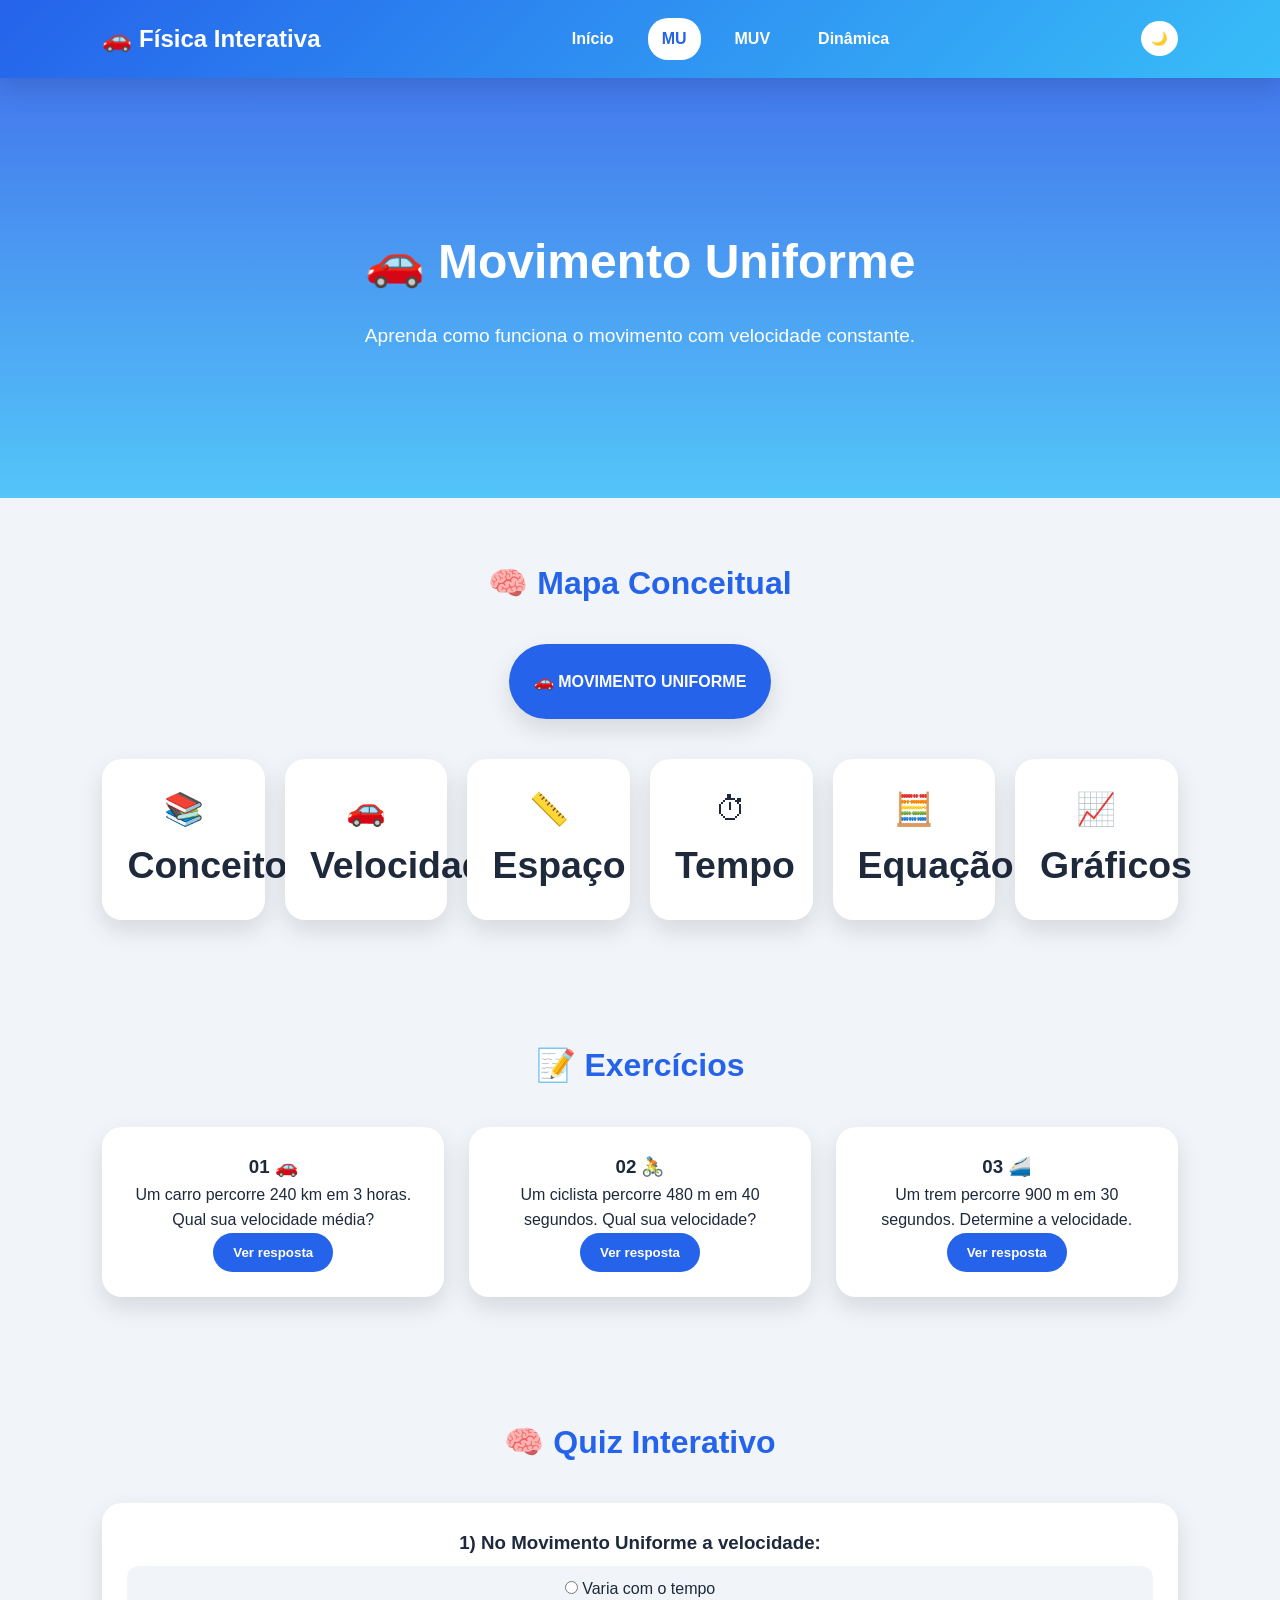
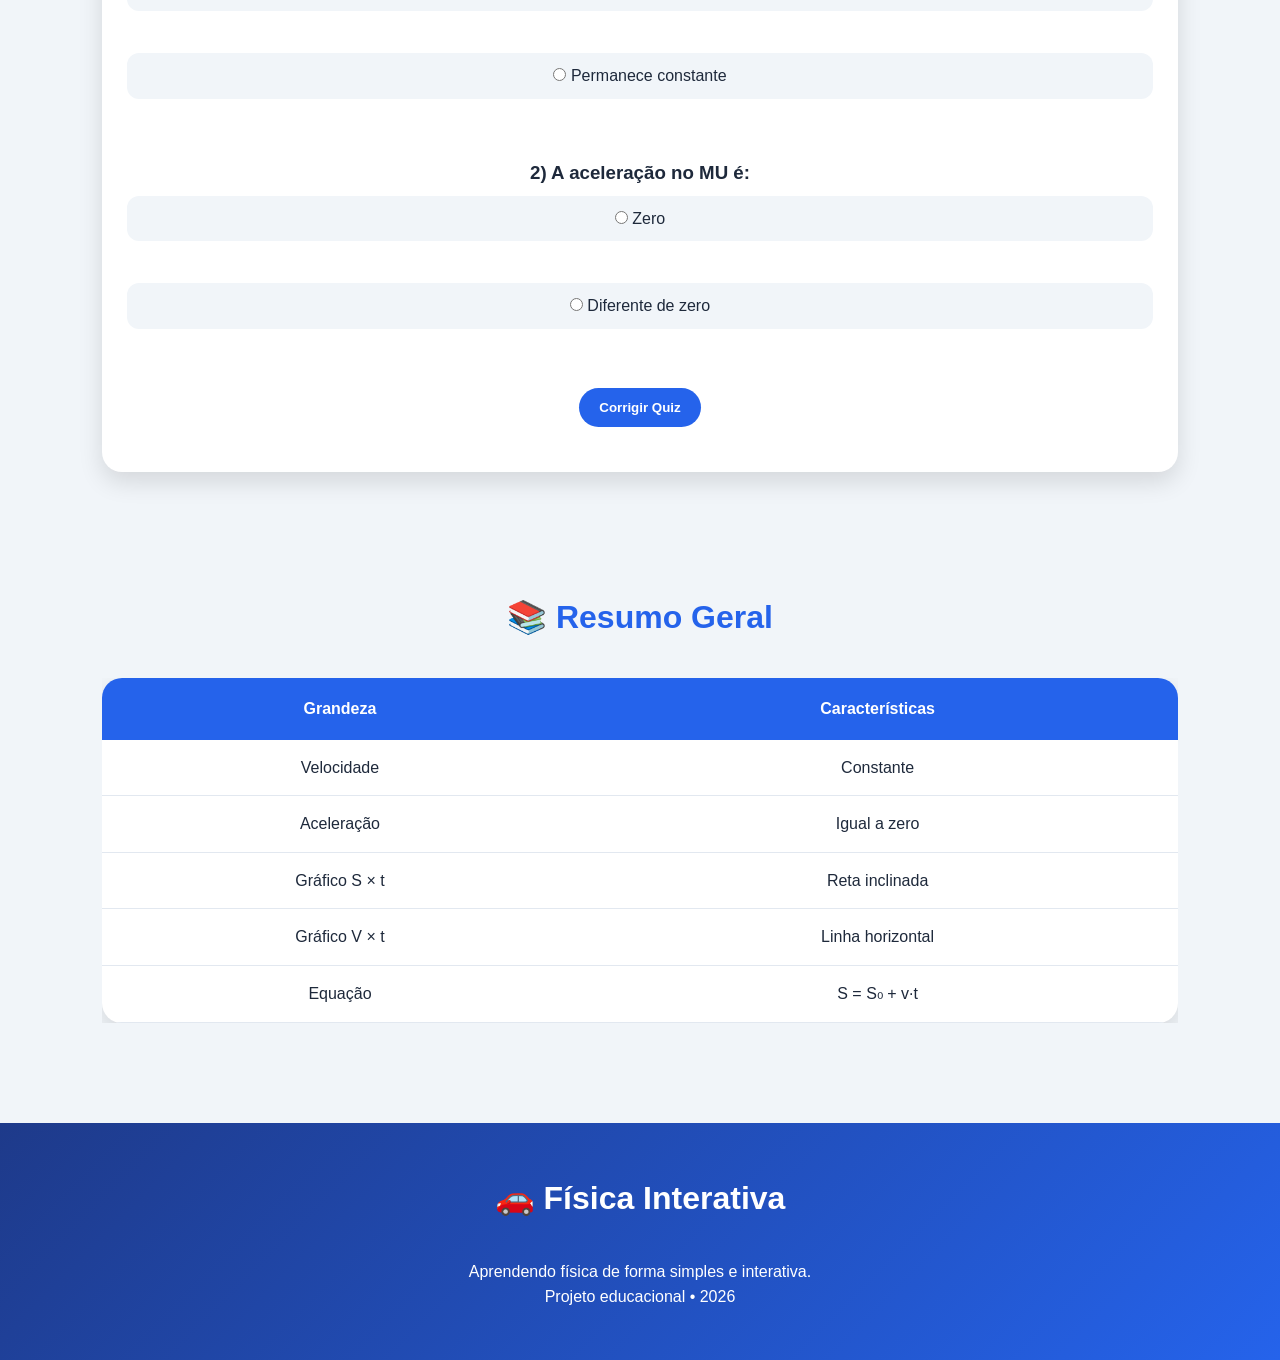
==== commit a6f4e748: "Update MU.html" ====
--- a/MU.html
+++ b/MU.html
@@ -3,1364 +3,1302 @@
 
 <head>
 
-    <meta charset="UTF-8">
-
-    <meta name="viewport"
-          content="width=device-width, initial-scale=1.0">
-
-    <title>Movimento Uniforme | Física Interativa</title>
-
-    <link rel="stylesheet" href="fisica.css">
+<meta charset="UTF-8">
+<meta name="viewport" content="width=device-width, initial-scale=1.0">
+
+<title>Movimento Uniforme | Física Interativa</title>
+
+<style>
+
+/* ==========================
+        CONFIGURAÇÕES
+========================== */
+
+*{
+    margin:0;
+    padding:0;
+    box-sizing:border-box;
+    font-family:"Segoe UI", Arial, sans-serif;
+}
+
+:root{
+
+    --principal:#2563eb;
+    --secundaria:#38bdf8;
+    --fundo:#f1f5f9;
+    --card:#ffffff;
+    --texto:#1e293b;
+    --sombra:0 10px 25px rgba(0,0,0,.12);
+
+}
+
+
+body{
+
+    background:var(--fundo);
+    color:var(--texto);
+    line-height:1.6;
+
+}
+
+
+/* ==========================
+        CABEÇALHO
+========================== */
+
+
+header{
+
+    position:sticky;
+    top:0;
+    z-index:10;
+
+    display:flex;
+    justify-content:space-between;
+    align-items:center;
+
+    padding:18px 8%;
+
+    background:
+    linear-gradient(135deg,
+    #2563eb,
+    #38bdf8);
+
+    color:white;
+
+    box-shadow:var(--sombra);
+
+}
+
+
+.logo{
+
+    font-size:1.5rem;
+    font-weight:bold;
+
+}
+
+
+nav{
+
+    display:flex;
+    gap:20px;
+
+}
+
+
+nav a{
+
+    color:white;
+    text-decoration:none;
+    font-weight:600;
+
+    padding:8px 14px;
+    border-radius:20px;
+
+    transition:.3s;
+
+}
+
+
+nav a:hover,
+nav .ativo{
+
+    background:white;
+    color:#2563eb;
+
+}
+
+
+.tema-btn{
+
+    border:none;
+    background:white;
+
+    padding:10px;
+    border-radius:50%;
+
+    cursor:pointer;
+
+}
+
+
+
+/* ==========================
+        BANNER
+========================== */
+
+
+.banner{
+
+    min-height:420px;
+
+    display:flex;
+    justify-content:center;
+    align-items:center;
+
+    text-align:center;
+
+    padding:40px;
+
+    background:
+
+    linear-gradient(
+    rgba(37,99,235,.85),
+    rgba(56,189,248,.85)
+    );
+
+    color:white;
+
+}
+
+
+.banner h1{
+
+    font-size:3rem;
+    margin-bottom:20px;
+
+}
+
+
+.banner p{
+
+    font-size:1.2rem;
+
+}
+
+
+
+/* ==========================
+        SEÇÕES
+========================== */
+
+
+section{
+
+    padding:60px 8%;
+
+}
+
+
+h2{
+
+    text-align:center;
+
+    margin-bottom:35px;
+
+    color:#2563eb;
+
+    font-size:2rem;
+
+}
+
+
+
+/* ==========================
+        CARDS
+========================== */
+
+
+.cards{
+
+    display:grid;
+
+    grid-template-columns:
+    repeat(auto-fit,minmax(220px,1fr));
+
+    gap:25px;
+
+}
+
+
+.card{
+
+    background:var(--card);
+
+    padding:25px;
+
+    border-radius:20px;
+
+    box-shadow:var(--sombra);
+
+    text-align:center;
+
+    transition:.3s;
+
+}
+
+
+.card:hover{
+
+    transform:translateY(-8px);
+
+}
+
+
+
+/* ==========================
+        MAPA CONCEITUAL
+========================== */
+
+
+.mapa{
+
+    text-align:center;
+
+}
+
+
+.centro{
+
+    display:inline-block;
+
+    background:#2563eb;
+
+    color:white;
+
+    padding:25px;
+
+    border-radius:50px;
+
+    font-weight:bold;
+
+    box-shadow:var(--sombra);
+
+}
+
+
+
+.galhos{
+
+    margin-top:40px;
+
+    display:grid;
+
+    grid-template-columns:
+    repeat(auto-fit,minmax(160px,1fr));
+
+    gap:20px;
+
+}
+
+
+
+.caixa{
+
+    background:white;
+
+    padding:25px;
+
+    border-radius:20px;
+
+    box-shadow:var(--sombra);
+
+    font-size:2rem;
+
+    transition:.3s;
+
+}
+
+
+.caixa:hover{
+
+    background:#2563eb;
+
+    color:white;
+
+    transform:scale(1.05);
+
+}
+
+
+
+/* ==========================
+        RESPONSIVO
+========================== */
+
+
+@media(max-width:700px){
+
+
+nav{
+
+    display:none;
+
+}
+
+
+.banner h1{
+
+    font-size:2rem;
+
+}
+
+
+}
+
+</style>
 
 </head>
 
+
 <body>
 
-<!--==========================================
-                CABEÇALHO
-===========================================-->
-
-<header class="cabecalho">
-
-    <div class="logo">
-
-        🚗 Física Interativa
-
-    </div>
-
-    <button class="menu-btn" id="menuBtn">
-
-        ☰
-
-    </button>
-
-    <nav id="menu">
-
-        <a href="index.html">Início</a>
-
-        <a href="optica.html">Óptica</a>
-
-        <a href="mu.html" class="ativo">MU</a>
-
-        <a href="muv.html">MUV</a>
-
-        <a href="dinamica.html">Dinâmica</a>
-
-    </nav>
-
-    <button id="tema" class="tema-btn">
-
-        🌙
-
-    </button>
+
+
+<header>
+
+
+<div class="logo">
+🚗 Física Interativa
+</div>
+
+
+<nav>
+
+<a href="#">Início</a>
+<a href="#" class="ativo">MU</a>
+<a href="#">MUV</a>
+<a href="#">Dinâmica</a>
+
+</nav>
+
+
+<button class="tema-btn">
+🌙
+</button>
+
 
 </header>
 
-<!--==========================================
-                    BANNER
-===========================================-->
+
+
 
 <section class="banner">
 
-    <div class="banner-texto">
-
-        <h1>
-
-            🚗 Movimento Uniforme
-
-        </h1>
-
-        <p>
-
-            Estude o movimento com velocidade constante por meio de mapas conceituais.
-
-        </p>
-
-    </div>
+
+<div>
+
+<h1>
+🚗 Movimento Uniforme
+</h1>
+
+
+<p>
+Aprenda como funciona o movimento com velocidade constante.
+</p>
+
+
+</div>
+
 
 </section>
 
-<!--==========================================
-                CARROSSEL
-===========================================-->
-
-<section class="carrossel">
-
-    <div class="slide">
-
-        <h2>📚 Conceito</h2>
-
-        <p>O móvel percorre espaços iguais em tempos iguais.</p>
-
-    </div>
-
-    <div class="slide">
-
-        <h2>🚗 Velocidade</h2>
-
-        <p>Permanece constante durante todo o movimento.</p>
-
-    </div>
-
-    <div class="slide">
-
-        <h2>📈 Gráfico</h2>
-
-        <p>O gráfico S × t é uma reta.</p>
-
-    </div>
-
-    <div class="slide">
-
-        <h2>🧮 Fórmula</h2>
-
-        <p>S = S₀ + v·t</p>
-
-    </div>
+
+
+
+<section class="mapa">
+
+
+<h2>
+🧠 Mapa Conceitual
+</h2>
+
+
+
+<div class="centro">
+
+🚗 MOVIMENTO UNIFORME
+
+</div>
+
+
+
+<div class="galhos">
+
+
+<div class="caixa">
+
+📚
+<h3>Conceito</h3>
+
+</div>
+
+
+<div class="caixa">
+
+🚗
+<h3>Velocidade</h3>
+
+</div>
+
+
+<div class="caixa">
+
+📏
+<h3>Espaço</h3>
+
+</div>
+
+
+<div class="caixa">
+
+⏱
+<h3>Tempo</h3>
+
+</div>
+
+
+<div class="caixa">
+
+🧮
+<h3>Equação</h3>
+
+</div>
+
+
+<div class="caixa">
+
+📈
+<h3>Gráficos</h3>
+
+</div>
+
+
+</div>
+
+
+</section> <!-- ==========================
+        EXERCÍCIOS
+========================== -->
+
+
+<section>
+
+
+<h2>
+📝 Exercícios
+</h2>
+
+
+<div class="cards">
+
+
+<div class="card exercicio">
+
+<h3>
+01 🚗
+</h3>
+
+<p>
+Um carro percorre 240 km em 3 horas.
+Qual sua velocidade média?
+</p>
+
+<button onclick="mostrarResposta(1)">
+Ver resposta
+</button>
+
+<p id="resp1" class="resposta">
+v = 240 ÷ 3 = <strong>80 km/h</strong>
+</p>
+
+</div>
+
+
+
+
+<div class="card exercicio">
+
+<h3>
+02 🚴
+</h3>
+
+<p>
+Um ciclista percorre 480 m em 40 segundos.
+Qual sua velocidade?
+</p>
+
+<button onclick="mostrarResposta(2)">
+Ver resposta
+</button>
+
+<p id="resp2" class="resposta">
+v = 480 ÷ 40 = <strong>12 m/s</strong>
+</p>
+
+</div>
+
+
+
+
+
+<div class="card exercicio">
+
+<h3>
+03 🚄
+</h3>
+
+<p>
+Um trem percorre 900 m em 30 segundos.
+Determine a velocidade.
+</p>
+
+<button onclick="mostrarResposta(3)">
+Ver resposta
+</button>
+
+<p id="resp3" class="resposta">
+v = 900 ÷ 30 = <strong>30 m/s</strong>
+</p>
+
+</div>
+
+
+
+</div>
+
 
 </section>
 
-<!--==========================================
-            MAPA CONCEITUAL
-===========================================-->
-
-<section class="mapa">
+
+
+
+
+<!-- ==========================
+            QUIZ
+========================== -->
+
+
+<section class="quiz">
+
 
 <h2>
-
-Mapa Conceitual
-
+🧠 Quiz Interativo
 </h2>
 
-<div class="centro">
-
-🚗 MOVIMENTO UNIFORME
-
-</div>
-
-<div class="linha"></div>
-
-<div class="galhos">
-
-<div class="caixa">
-
-📚
+
+
+<div class="card">
+
 
 <h3>
-
-Conceito
-
+1) No Movimento Uniforme a velocidade:
 </h3>
 
-</div>
-
-<div class="caixa">
-
-🚗
+
+<label>
+<input type="radio" name="q1" value="errado">
+Varia com o tempo
+</label>
+
+
+<br>
+
+
+<label>
+<input type="radio" name="q1" value="certo">
+Permanece constante
+</label>
+
+
+
+<br><br>
+
 
 <h3>
-
+2) A aceleração no MU é:
+</h3>
+
+
+<label>
+<input type="radio" name="q2" value="certo">
+Zero
+</label>
+
+
+<br>
+
+
+<label>
+<input type="radio" name="q2" value="errado">
+Diferente de zero
+</label>
+
+
+
+<br><br>
+
+
+<button onclick="corrigirQuiz()">
+Corrigir Quiz
+</button>
+
+
+
+<h3 id="resultadoQuiz"></h3>
+
+
+</div>
+
+
+</section>
+
+
+
+
+
+<!-- ==========================
+        RESUMO FINAL
+========================== -->
+
+
+<section>
+
+
+<h2>
+📚 Resumo Geral
+</h2>
+
+
+
+<div class="tabela">
+
+
+<table>
+
+
+<tr>
+
+<th>
+Grandeza
+</th>
+
+<th>
+Características
+</th>
+
+</tr>
+
+
+<tr>
+
+<td>
 Velocidade
-
-</h3>
-
-</div>
-
-<div class="caixa">
-
-📏
-
-<h3>
-
-Espaço
-
-</h3>
-
-</div>
-
-<div class="caixa">
-
-⏱
-
-<h3>
-
-Tempo
-
-</h3>
-
-</div>
-
-<div class="caixa">
-
-🧮
-
-<h3>
-
+</td>
+
+<td>
+Constante
+</td>
+
+</tr>
+
+
+
+<tr>
+
+<td>
+Aceleração
+</td>
+
+<td>
+Igual a zero
+</td>
+
+</tr>
+
+
+
+<tr>
+
+<td>
+Gráfico S × t
+</td>
+
+<td>
+Reta inclinada
+</td>
+
+</tr>
+
+
+
+<tr>
+
+<td>
+Gráfico V × t
+</td>
+
+<td>
+Linha horizontal
+</td>
+
+</tr>
+
+
+
+<tr>
+
+<td>
 Equação
-
-</h3>
-
-</div>
-
-<div class="caixa">
-
-📈
-
-<h3>
-
-Gráfico
-
-</h3>
-
-</div>
-
-</div>
+</td>
+
+<td>
+S = S₀ + v·t
+</td>
+
+</tr>
+
+
+
+</table>
+
+
+</div>
+
 
 </section>
 
-<!--==========================================
-            RESUMO
-===========================================-->
-
-<section class="resumo">
+
+
+
+
+<!-- ==========================
+            RODAPÉ
+========================== -->
+
+
+<footer>
+
 
 <h2>
-
-Resumo
-
+🚗 Física Interativa
 </h2>
 
+
 <p>
-
-No Movimento Uniforme (MU), a velocidade permanece constante e a aceleração é igual a zero.
-
+Aprendendo física de forma simples e interativa.
 </p>
 
+
 <p>
-
-O móvel percorre distâncias iguais em intervalos de tempo iguais.
-
+Projeto educacional • 2026
 </p>
 
-</section>
-```
-```html
-<!--==========================================
-        GRANDEZAS DO MU
-===========================================-->
-
-<section class="conteudos">
-
-    <h2>📚 Grandezas Fundamentais</h2>
-
-    <div class="cards">
-
-        <div class="card">
-
-            <h3>📏 Espaço (S)</h3>
-
-            <p>
-                É a posição ocupada pelo móvel durante o movimento.
-            </p>
-
-        </div>
-
-        <div class="card">
-
-            <h3>⏱ Tempo (t)</h3>
-
-            <p>
-                Intervalo necessário para ocorrer o deslocamento.
-            </p>
-
-        </div>
-
-        <div class="card">
-
-            <h3>🚗 Velocidade (v)</h3>
-
-            <p>
-                Permanece constante durante todo o movimento.
-            </p>
-
-        </div>
-
-    </div>
-
-</section>
-
-<!--==========================================
-            FÓRMULAS
-===========================================-->
-
-<section class="formulas">
-
-<h2>
-
-🧮 Fórmulas
-
-</h2>
-
-<div class="cards-formulas">
-
-<div class="formula">
-
-<h3>
-
-Velocidade Média
-
-</h3>
-
-<h2>
-
-v = ΔS / Δt
-
-</h2>
-
-</div>
-
-<div class="formula">
-
-<h3>
-
-Equação Horária
-
-</h3>
-
-<h2>
-
-S = S₀ + v·t
-
-</h2>
-
-</div>
-
-<div class="formula">
-
-<h3>
-
-Aceleração
-
-</h3>
-
-<h2>
-
-a = 0
-
-</h2>
-
-<p>
-
-No MU não existe aceleração.
-
-</p>
-
-</div>
-
-</div>
-
-</section>
-
-<!--==========================================
-            EXEMPLOS
-===========================================-->
-
-<section class="aplicacoes">
-
-<h2>
-
-🚦 Exemplos do Cotidiano
-
-</h2>
-
-<div class="cards">
-
-<div class="card">
-
-🚗
-
-<h3>
-
-Automóvel
-
-</h3>
-
-<p>
-
-Carro em rodovia mantendo velocidade constante.
-
-</p>
-
-</div>
-
-<div class="card">
-
-🚄
-
-<h3>
-
-Trem
-
-</h3>
-
-<p>
-
-Movimento constante em trecho reto.
-
-</p>
-
-</div>
-
-<div class="card">
-
-✈
-
-<h3>
-
-Avião
-
-</h3>
-
-<p>
-
-Durante o voo de cruzeiro.
-
-</p>
-
-</div>
-
-<div class="card">
-
-🚢
-
-<h3>
-
-Navio
-
-</h3>
-
-<p>
-
-Movimento uniforme em mar calmo.
-
-</p>
-
-</div>
-
-</div>
-
-</section>
-
-<!--==========================================
-            CURIOSIDADES
-===========================================-->
-
-<section class="curiosidades">
-
-<h2>
-
-💡 Curiosidades
-
-</h2>
-
-<ul>
-
-<li>✔ A aceleração é sempre zero.</li>
-
-<li>✔ O gráfico Espaço × Tempo é uma reta crescente ou decrescente.</li>
-
-<li>✔ O gráfico Velocidade × Tempo é uma linha horizontal.</li>
-
-<li>✔ A velocidade nunca varia durante o movimento.</li>
-
-</ul>
-
-</section>
-
-<!--==========================================
-            GRÁFICOS
-===========================================-->
-
-<section class="graficos">
-
-<h2>
-
-📈 Gráficos do MU
-
-</h2>
-
-<div class="cards">
-
-<div class="card">
-
-<h3>
-
-Espaço × Tempo
-
-</h3>
-
-<pre>
-
-S
-│
-│      /
-│    /
-│  /
-│/
-└────────── t
-
-</pre>
-
-</div>
-
-<div class="card">
-
-<h3>
-
-Velocidade × Tempo
-
-</h3>
-
-<pre>
-
-V
-│────────────
-│
-│
-│
-└────────── t
-
-</pre>
-
-</div>
-
-</div>
-
-</section>
-```
-```html id="5v3n2r"
-<!--==========================================
-            EXERCÍCIOS
-===========================================-->
-
-<section class="exercicios">
-
-    <h2>📝 Exercícios</h2>
-
-    <ol>
-
-        <li>
-            Um carro percorre 240 km em 3 horas.
-            Qual é a velocidade média?
-        </li>
-
-        <li>
-            Um ciclista mantém velocidade constante de
-            12 m/s durante 40 s.
-            Qual a distância percorrida?
-        </li>
-
-        <li>
-            Um trem percorre 900 m em 30 s.
-            Determine sua velocidade.
-        </li>
-
-        <li>
-            Explique por que a aceleração no MU é igual a zero.
-        </li>
-
-    </ol>
-
-</section>
-
-<!--==========================================
-            EXERCÍCIOS RESOLVIDOS
-===========================================-->
-
-<section class="resolucao">
-
-<h2>
-
-✅ Respostas
-
-</h2>
-
-<div class="cards">
-
-<div class="card">
-
-<h3>
-
-1)
-
-</h3>
-
-<p>
-
-v = 240 ÷ 3 =
-
-<b>80 km/h</b>
-
-</p>
-
-</div>
-
-<div class="card">
-
-<h3>
-
-2)
-
-</h3>
-
-<p>
-
-S = 12 × 40
-
-=
-
-<b>480 m</b>
-
-</p>
-
-</div>
-
-<div class="card">
-
-<h3>
-
-3)
-
-</h3>
-
-<p>
-
-v = 900 ÷ 30
-
-=
-
-<b>30 m/s</b>
-
-</p>
-
-</div>
-
-<div class="card">
-
-<h3>
-
-4)
-
-</h3>
-
-<p>
-
-A velocidade permanece constante.
-
-</p>
-
-</div>
-
-</div>
-
-</section>
-
-<!--==========================================
-                QUIZ
-===========================================-->
-
-<section class="quiz">
-
-<h2>
-
-🧠 Quiz
-
-</h2>
-
-<div class="pergunta">
-
-<h3>
-
-No Movimento Uniforme a velocidade é:
-
-</h3>
-
-<label>
-
-<input type="radio"
-name="q1">
-
-Variável
-
-</label>
-
-<br>
-
-<label>
-
-<input
-type="radio"
-name="q1"
-data-correta="true">
-
-Constante
-
-</label>
-
-<br>
-
-<label>
-
-<input type="radio"
-name="q1">
-
-Nula
-
-</label>
-
-</div>
-
-<div class="pergunta">
-
-<h3>
-
-A aceleração é:
-
-</h3>
-
-<label>
-
-<input
-type="radio"
-name="q2"
-data-correta="true">
-
-Zero
-
-</label>
-
-<br>
-
-<label>
-
-<input type="radio"
-name="q2">
-
-Constante e diferente de zero
-
-</label>
-
-<br>
-
-<label>
-
-<input type="radio"
-name="q2">
-
-Infinita
-
-</label>
-
-</div>
-
-<button onclick="corrigirQuiz()">
-
-Corrigir
-
+
+</footer>
+
+
+
+
+<button id="topo">
+⬆
 </button>
 
-<h2 id="resultadoQuiz"></h2>
-
-</section>
+
+
+
+
+<style>
+
+
+/* ==========================
+        EXERCÍCIOS
+========================== */
+
+
+.exercicio button,
+.quiz button{
+
+
+background:#2563eb;
+
+color:white;
+
+border:none;
+
+padding:12px 20px;
+
+border-radius:25px;
+
+cursor:pointer;
+
+font-weight:bold;
+
+transition:.3s;
+
+
+}
+
+
+.exercicio button:hover,
+.quiz button:hover{
+
+
+background:#1d4ed8;
+
+transform:scale(1.05);
+
+
+}
+
+
+
+.resposta{
+
+
+display:none;
+
+margin-top:15px;
+
+padding:15px;
+
+background:#dcfce7;
+
+border-radius:15px;
+
+color:#166534;
+
+
+}
+
+
+
+
+
+/* ==========================
+        QUIZ
+========================== */
+
+
+.quiz label{
+
+
+display:block;
+
+padding:10px;
+
+margin:8px 0;
+
+background:#f1f5f9;
+
+border-radius:12px;
+
+cursor:pointer;
+
+
+}
+
+
+
+.quiz label:hover{
+
+
+background:#dbeafe;
+
+
+}
+
+
+
+#resultadoQuiz{
+
+
+margin-top:20px;
+
+color:#2563eb;
+
+
+}
+
+
+
+
+
+/* ==========================
+        TABELA
+========================== */
+
+
+.tabela{
+
+
+overflow-x:auto;
+
+}
+
+
+
+table{
+
+
+width:100%;
+
+border-collapse:collapse;
+
+background:white;
+
+border-radius:20px;
+
+overflow:hidden;
+
+box-shadow:var(--sombra);
+
+
+}
+
+
+
+th{
+
+
+background:#2563eb;
+
+color:white;
+
+padding:18px;
+
+
+}
+
+
+
+td{
+
+
+padding:15px;
+
+text-align:center;
+
+border-bottom:1px solid #e2e8f0;
+
+
+}
+
+
+
+
+tr:hover{
+
+
+background:#eff6ff;
+
+
+}
+
+
+
+
+/* ==========================
+        RODAPÉ
+========================== */
+
+
+footer{
+
+
+background:
+
+linear-gradient(
+135deg,
+#1e3a8a,
+#2563eb
+);
+
+
+color:white;
+
+text-align:center;
+
+padding:50px 20px;
+
+margin-top:40px;
+
+
+}
+
+
+
+footer h2{
+
+
+color:white;
+
+
+}
+
+
+
+
+
+/* ==========================
+        BOTÃO TOPO
+========================== */
+
+
+#topo{
+
+
+position:fixed;
+
+right:25px;
+
+bottom:25px;
+
+
+width:55px;
+
+height:55px;
+
+
+border:none;
+
+border-radius:50%;
+
+
+background:#2563eb;
+
+color:white;
+
+
+font-size:25px;
+
+
+cursor:pointer;
+
+
+box-shadow:var(--sombra);
+
+
+display:none;
+
+
+}
+
+
+
+#topo:hover{
+
+
+transform:scale(1.1);
+
+
+}
+
+
+
+
+
+/* ==========================
+        MODO ESCURO
+========================== */
+
+
+.dark{
+
+
+--fundo:#020617;
+
+--card:#0f172a;
+
+--texto:#e2e8f0;
+
+
+}
+
+
+
+.dark .card,
+.dark table,
+.dark .grafico-box,
+.dark .quiz label{
+
+
+background:#0f172a;
+
+color:white;
+
+
+}
+
+
+
+.dark .formula{
+
+
+background:#172554;
+
+color:#93c5fd;
+
+
+}
+
+
+
+</style>
+
+
+
+
 
 <script>
 
+
+// RESPOSTAS DOS EXERCÍCIOS
+
+
+function mostrarResposta(numero){
+
+
+let resposta =
+document.getElementById("resp"+numero);
+
+
+
+if(resposta.style.display==="block"){
+
+
+resposta.style.display="none";
+
+
+}
+
+else{
+
+
+resposta.style.display="block";
+
+
+}
+
+
+}
+
+
+
+
+// QUIZ
+
+
 function corrigirQuiz(){
 
+
 let pontos=0;
 
-const corretas=document.querySelectorAll("input[data-correta='true']");
-
-corretas.forEach(item=>{
-
-if(item.checked){
+
+
+document
+.querySelectorAll(
+'input[value="certo"]:checked'
+)
+.forEach(()=>{
+
 
 pontos++;
 
-}
 
 });
 
-document.getElementById("resultadoQuiz").innerHTML=
-
+
+
+let resultado =
+document.getElementById(
+"resultadoQuiz"
+);
+
+
+
+if(pontos===2){
+
+
+resultado.innerHTML=
+"🎉 Excelente! Você acertou tudo!";
+
+
+}
+
+
+else{
+
+
+resultado.innerHTML=
 "Você acertou "+pontos+" de 2 questões.";
 
-}
+
+}
+
+
+}
+
+
+
+
+
+// MODO ESCURO
+
+
+document
+.querySelector(".tema-btn")
+.onclick=function(){
+
+
+document.body.classList.toggle("dark");
+
+
+};
+
+
+
+
+
+// BOTÃO TOPO
+
+
+let botao =
+document.getElementById("topo");
+
+
+
+window.onscroll=function(){
+
+
+if(
+document.documentElement.scrollTop > 400
+){
+
+
+botao.style.display="block";
+
+
+}
+
+else{
+
+
+botao.style.display="none";
+
+
+}
+
+
+};
+
+
+
+botao.onclick=function(){
+
+
+window.scrollTo({
+
+top:0,
+
+behavior:"smooth"
+
+});
+
+
+};
+
+
 
 </script>
-
-<!--==========================================
-            RESUMÃO
-===========================================-->
-
-<section class="resumo-final">
-
-<h2>
-
-📚 Resumo Geral
-
-</h2>
-
-<table>
-
-<tr>
-
-<th>
-
-Grandeza
-
-</th>
-
-<th>
-
-Descrição
-
-</th>
-
-</tr>
-
-<tr>
-
-<td>
-
-Velocidade
-
-</td>
-
-<td>
-
-Constante.
-
-</td>
-
-</tr>
-
-<tr>
-
-<td>
-
-Aceleração
-
-</td>
-
-<td>
-
-Igual a zero.
-
-</td>
-
-</tr>
-
-<tr>
-
-<td>
-
-Gráfico S × t
-
-</td>
-
-<td>
-
-Reta inclinada.
-
-</td>
-
-</tr>
-
-<tr>
-
-<td>
-
-Gráfico V × t
-
-</td>
-
-<td>
-
-Linha horizontal.
-
-</td>
-
-</tr>
-
-<tr>
-
-<td>
-
-Equação
-
-</td>
-
-<td>
-
-S = S₀ + vt
-
-</td>
-
-</tr>
-
-</table>
-
-</section>
-
-<!--==========================================
-                RODAPÉ
-===========================================-->
-
-<footer>
-
-<p>
-
-Projeto Física Interativa
-
-</p>
-
-<p>
-
-Equipe Alura • SEED-PR
-
-</p>
-
-<p>
-
-© 2026
-
-</p>
-
-</footer>
-
-<button id="topo">
-
-⬆
-
-</button>
-
-<script src="script.js"></script>
-
-</body>
-
-</html>
-```
-```html id="5v3n2r"
-<!--==========================================
-            EXERCÍCIOS
-===========================================-->
-
-<section class="exercicios">
-
-    <h2>📝 Exercícios</h2>
-
-    <ol>
-
-        <li>
-            Um carro percorre 240 km em 3 horas.
-            Qual é a velocidade média?
-        </li>
-
-        <li>
-            Um ciclista mantém velocidade constante de
-            12 m/s durante 40 s.
-            Qual a distância percorrida?
-        </li>
-
-        <li>
-            Um trem percorre 900 m em 30 s.
-            Determine sua velocidade.
-        </li>
-
-        <li>
-            Explique por que a aceleração no MU é igual a zero.
-        </li>
-
-    </ol>
-
-</section>
-
-<!--==========================================
-            EXERCÍCIOS RESOLVIDOS
-===========================================-->
-
-<section class="resolucao">
-
-<h2>
-
-✅ Respostas
-
-</h2>
-
-<div class="cards">
-
-<div class="card">
-
-<h3>
-
-1)
-
-</h3>
-
-<p>
-
-v = 240 ÷ 3 =
-
-<b>80 km/h</b>
-
-</p>
-
-</div>
-
-<div class="card">
-
-<h3>
-
-2)
-
-</h3>
-
-<p>
-
-S = 12 × 40
-
-=
-
-<b>480 m</b>
-
-</p>
-
-</div>
-
-<div class="card">
-
-<h3>
-
-3)
-
-</h3>
-
-<p>
-
-v = 900 ÷ 30
-
-=
-
-<b>30 m/s</b>
-
-</p>
-
-</div>
-
-<div class="card">
-
-<h3>
-
-4)
-
-</h3>
-
-<p>
-
-A velocidade permanece constante.
-
-</p>
-
-</div>
-
-</div>
-
-</section>
-
-<!--==========================================
-                QUIZ
-===========================================-->
-
-<section class="quiz">
-
-<h2>
-
-🧠 Quiz
-
-</h2>
-
-<div class="pergunta">
-
-<h3>
-
-No Movimento Uniforme a velocidade é:
-
-</h3>
-
-<label>
-
-<input type="radio"
-name="q1">
-
-Variável
-
-</label>
-
-<br>
-
-<label>
-
-<input
-type="radio"
-name="q1"
-data-correta="true">
-
-Constante
-
-</label>
-
-<br>
-
-<label>
-
-<input type="radio"
-name="q1">
-
-Nula
-
-</label>
-
-</div>
-
-<div class="pergunta">
-
-<h3>
-
-A aceleração é:
-
-</h3>
-
-<label>
-
-<input
-type="radio"
-name="q2"
-data-correta="true">
-
-Zero
-
-</label>
-
-<br>
-
-<label>
-
-<input type="radio"
-name="q2">
-
-Constante e diferente de zero
-
-</label>
-
-<br>
-
-<label>
-
-<input type="radio"
-name="q2">
-
-Infinita
-
-</label>
-
-</div>
-
-<button onclick="corrigirQuiz()">
-
-Corrigir
-
-</button>
-
-<h2 id="resultadoQuiz"></h2>
-
-</section>
-
-<script>
-
-function corrigirQuiz(){
-
-let pontos=0;
-
-const corretas=document.querySelectorAll("input[data-correta='true']");
-
-corretas.forEach(item=>{
-
-if(item.checked){
-
-pontos++;
-
-}
-
-});
-
-document.getElementById("resultadoQuiz").innerHTML=
-
-"Você acertou "+pontos+" de 2 questões.";
-
-}
-
-</script>
-
-<!--==========================================
-            RESUMÃO
-===========================================-->
-
-<section class="resumo-final">
-
-<h2>
-
-📚 Resumo Geral
-
-</h2>
-
-<table>
-
-<tr>
-
-<th>
-
-Grandeza
-
-</th>
-
-<th>
-
-Descrição
-
-</th>
-
-</tr>
-
-<tr>
-
-<td>
-
-Velocidade
-
-</td>
-
-<td>
-
-Constante.
-
-</td>
-
-</tr>
-
-<tr>
-
-<td>
-
-Aceleração
-
-</td>
-
-<td>
-
-Igual a zero.
-
-</td>
-
-</tr>
-
-<tr>
-
-<td>
-
-Gráfico S × t
-
-</td>
-
-<td>
-
-Reta inclinada.
-
-</td>
-
-</tr>
-
-<tr>
-
-<td>
-
-Gráfico V × t
-
-</td>
-
-<td>
-
-Linha horizontal.
-
-</td>
-
-</tr>
-
-<tr>
-
-<td>
-
-Equação
-
-</td>
-
-<td>
-
-S = S₀ + vt
-
-</td>
-
-</tr>
-
-</table>
-
-</section>
-
-<!--==========================================
-                RODAPÉ
-===========================================-->
-
-<footer>
-
-<p>
-
-Projeto Física Interativa
-
-</p>
-
-<p>
-
-Equipe Alura • SEED-PR
-
-</p>
-
-<p>
-
-©José Matheus 2026
-
-</p>
-
-</footer>
-
-<button id="topo">
-
-⬆
-
-</button>
-
-<script src="script.js"></script>
-
-</body>
-
-</html>
-```
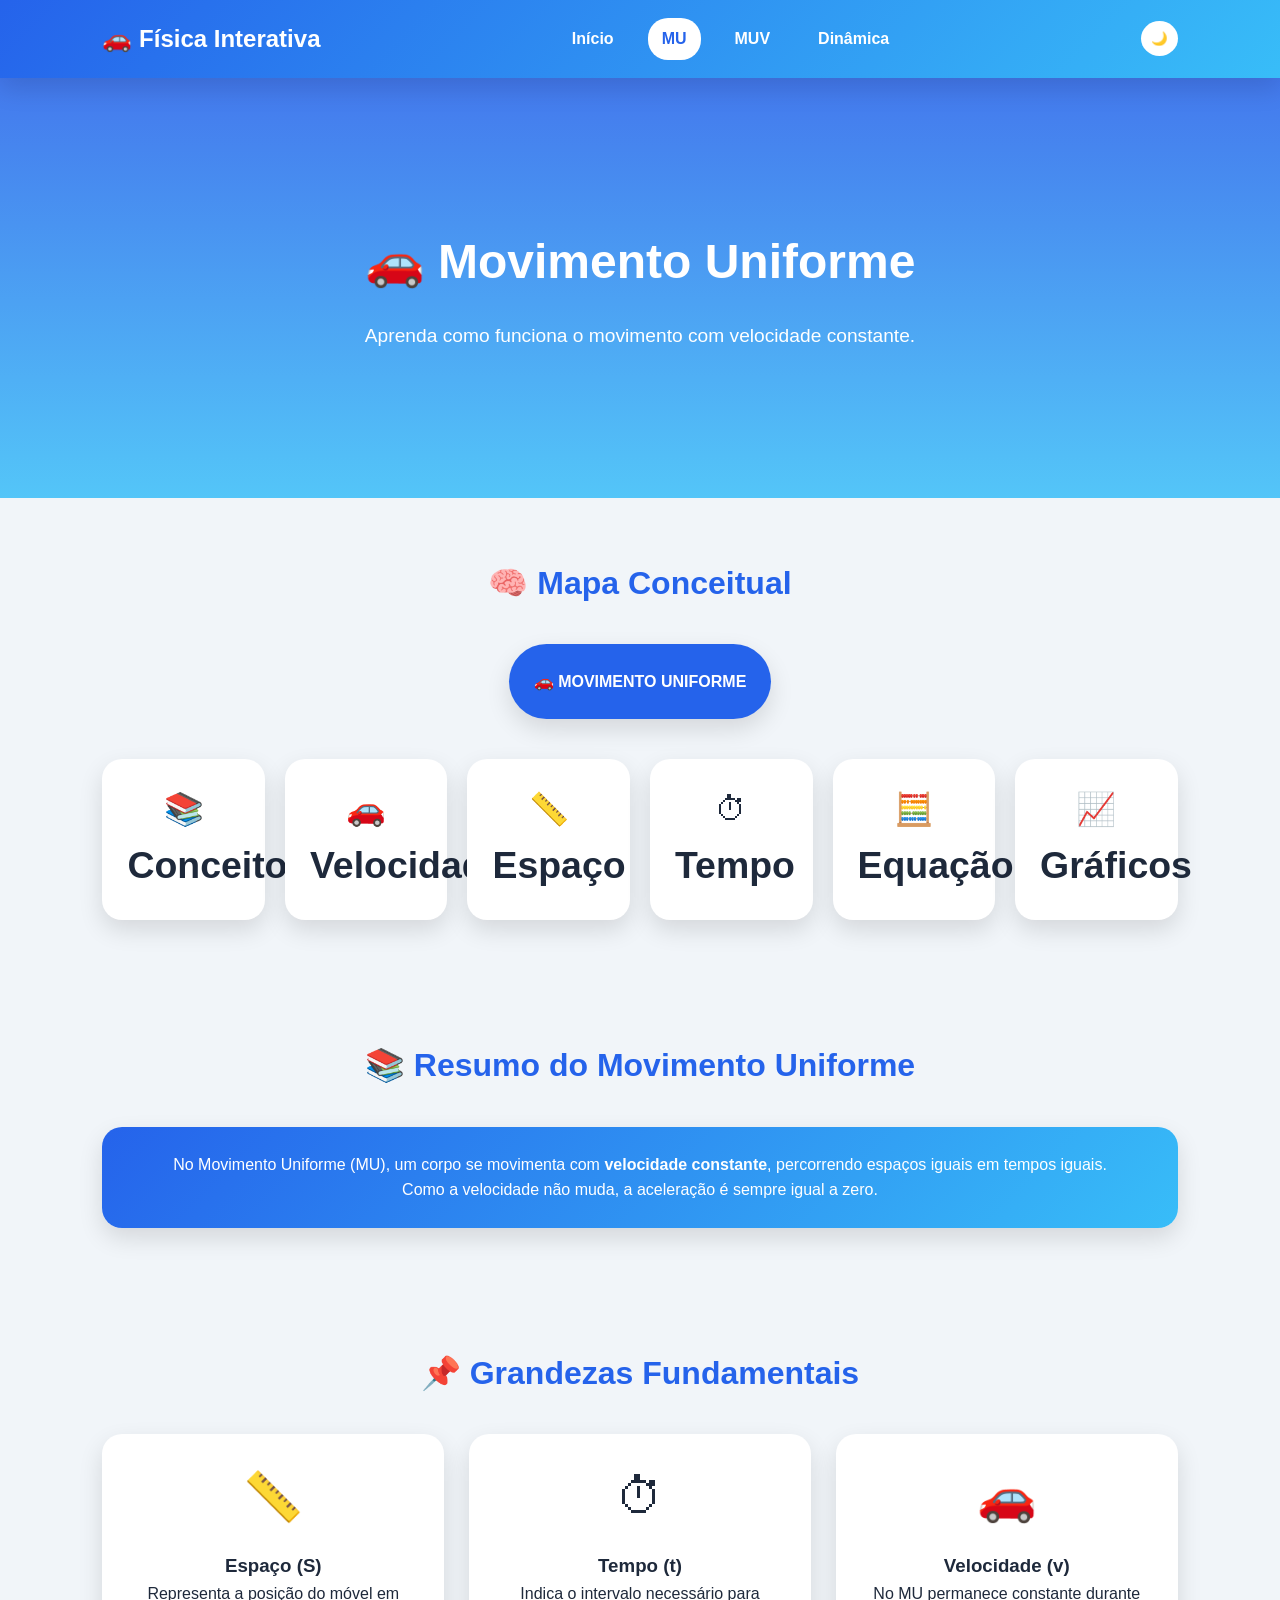
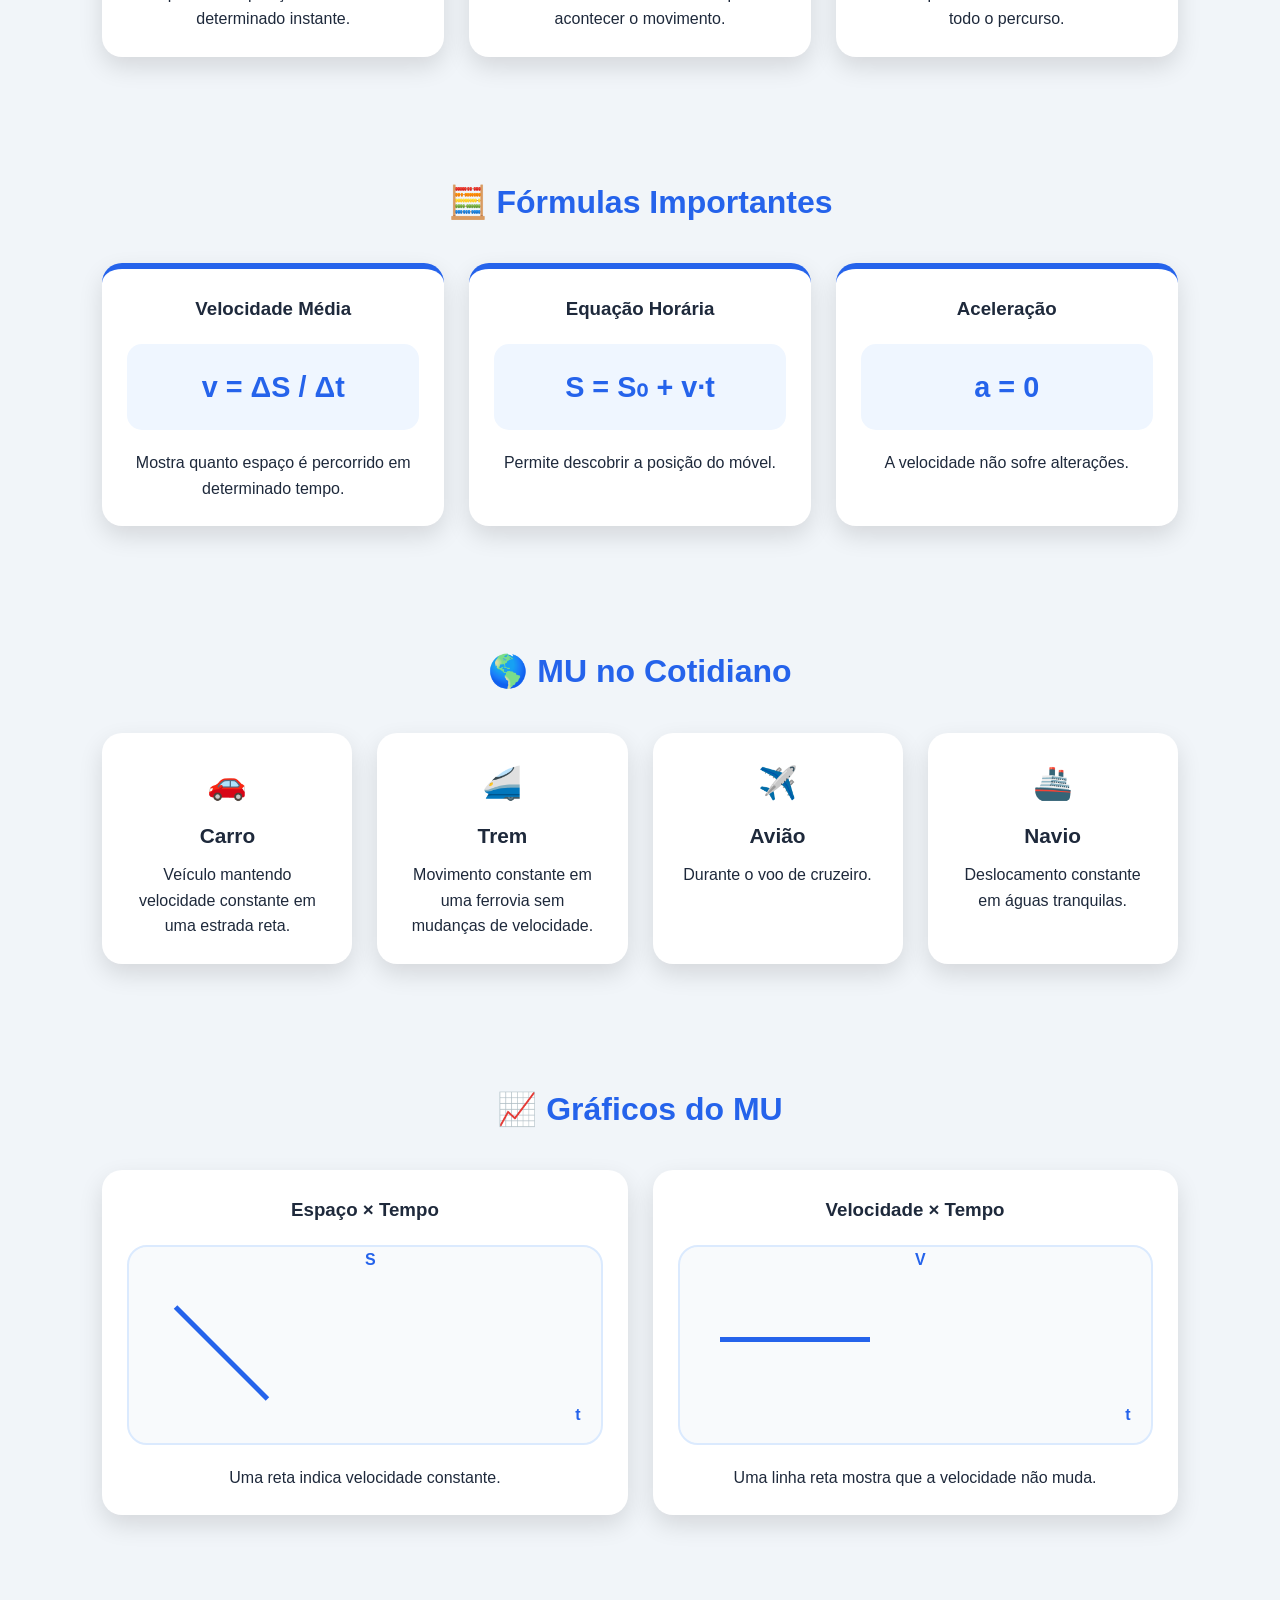
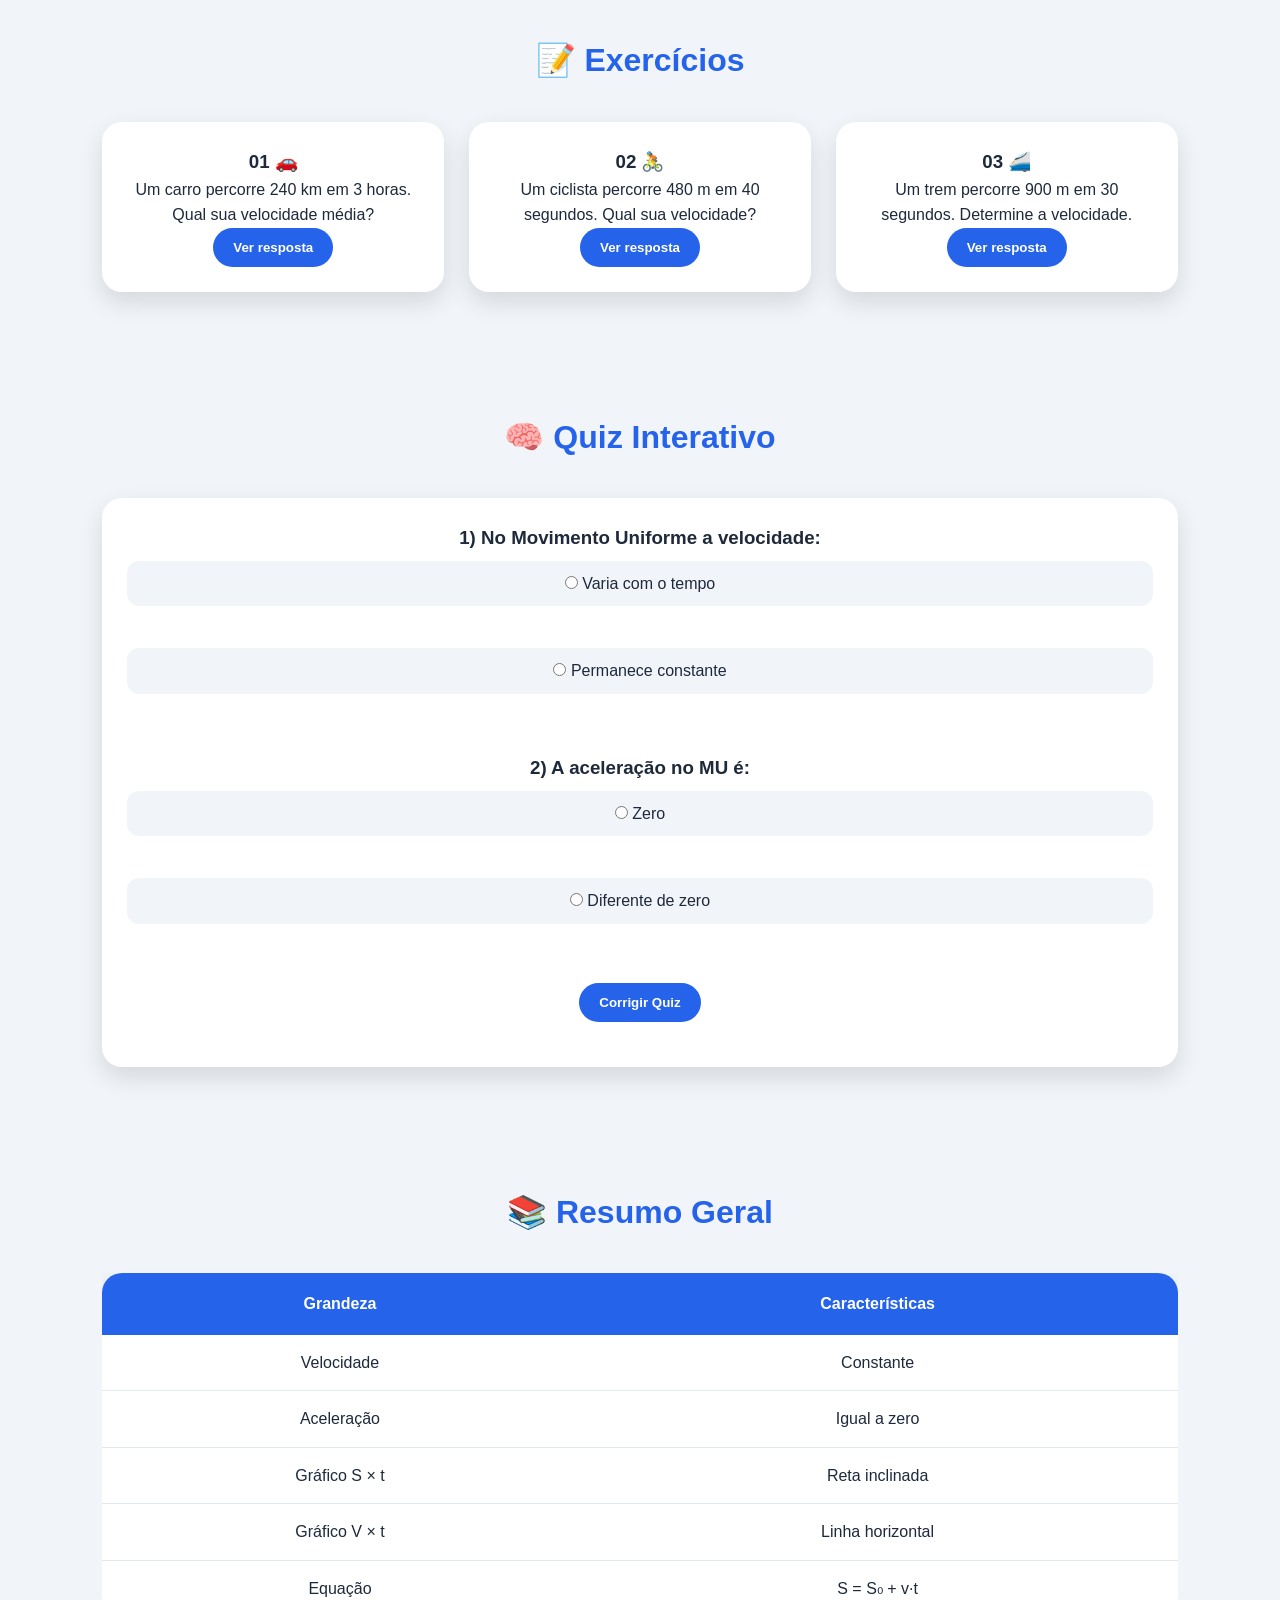
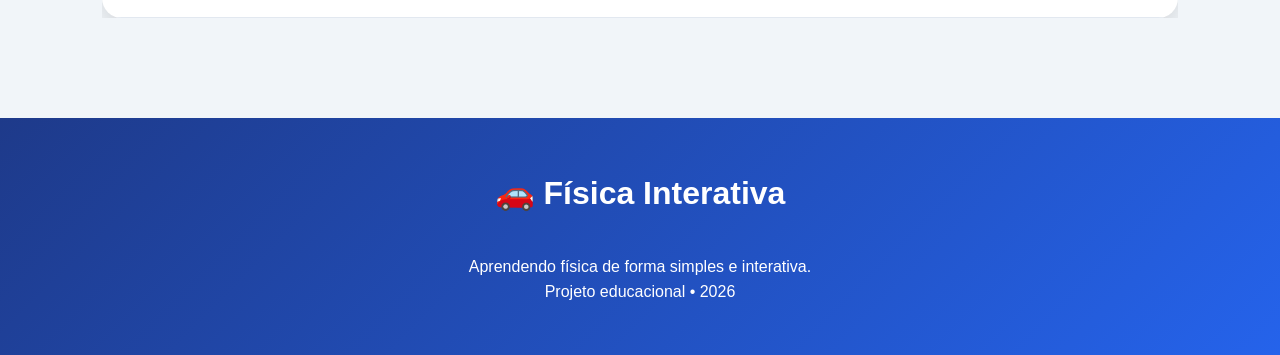
==== commit ef8e03de: "Enhance MU.html with educational content Added sections for summary, fundamental quantities, importa" ====
--- a/MU.html
+++ b/MU.html
@@ -469,6 +469,573 @@
 
 
 </section> <!-- ==========================
+        RESUMO
+========================== -->
+
+<section class="resumo">
+
+<h2>📚 Resumo do Movimento Uniforme</h2>
+
+
+<div class="card destaque">
+
+<p>
+No Movimento Uniforme (MU), um corpo se movimenta com 
+<strong>velocidade constante</strong>, percorrendo espaços iguais em tempos iguais.
+</p>
+
+<p>
+Como a velocidade não muda, a aceleração é sempre igual a zero.
+</p>
+
+</div>
+
+
+</section>
+
+
+
+
+<!-- ==========================
+        GRANDEZAS
+========================== -->
+
+
+<section>
+
+
+<h2>
+📌 Grandezas Fundamentais
+</h2>
+
+
+<div class="cards">
+
+
+<div class="card">
+
+<div class="icone">
+📏
+</div>
+
+<h3>
+Espaço (S)
+</h3>
+
+<p>
+Representa a posição do móvel em determinado instante.
+</p>
+
+</div>
+
+
+
+<div class="card">
+
+<div class="icone">
+⏱
+</div>
+
+<h3>
+Tempo (t)
+</h3>
+
+<p>
+Indica o intervalo necessário para acontecer o movimento.
+</p>
+
+</div>
+
+
+
+
+<div class="card">
+
+<div class="icone">
+🚗
+</div>
+
+<h3>
+Velocidade (v)
+</h3>
+
+<p>
+No MU permanece constante durante todo o percurso.
+</p>
+
+</div>
+
+
+
+</div>
+
+</section>
+
+
+
+
+
+<!-- ==========================
+        FORMULAS
+========================== -->
+
+
+<section class="formulas">
+
+
+<h2>
+🧮 Fórmulas Importantes
+</h2>
+
+
+
+<div class="cards">
+
+
+<div class="card formula-card">
+
+
+<h3>
+Velocidade Média
+</h3>
+
+
+<div class="formula">
+v = ΔS / Δt
+</div>
+
+
+<p>
+Mostra quanto espaço é percorrido em determinado tempo.
+</p>
+
+
+</div>
+
+
+
+
+
+<div class="card formula-card">
+
+
+<h3>
+Equação Horária
+</h3>
+
+
+<div class="formula">
+S = S₀ + v·t
+</div>
+
+
+<p>
+Permite descobrir a posição do móvel.
+</p>
+
+
+</div>
+
+
+
+
+
+<div class="card formula-card">
+
+
+<h3>
+Aceleração
+</h3>
+
+
+<div class="formula">
+a = 0
+</div>
+
+
+<p>
+A velocidade não sofre alterações.
+</p>
+
+
+</div>
+
+
+
+</div>
+
+
+</section>
+
+
+
+
+
+<!-- ==========================
+        EXEMPLOS
+========================== -->
+
+
+<section>
+
+
+<h2>
+🌎 MU no Cotidiano
+</h2>
+
+
+<div class="cards">
+
+
+
+<div class="card exemplo">
+
+🚗
+
+<h3>
+Carro
+</h3>
+
+<p>
+Veículo mantendo velocidade constante em uma estrada reta.
+</p>
+
+</div>
+
+
+
+
+<div class="card exemplo">
+
+🚄
+
+<h3>
+Trem
+</h3>
+
+<p>
+Movimento constante em uma ferrovia sem mudanças de velocidade.
+</p>
+
+</div>
+
+
+
+
+<div class="card exemplo">
+
+✈️
+
+<h3>
+Avião
+</h3>
+
+<p>
+Durante o voo de cruzeiro.
+</p>
+
+</div>
+
+
+
+
+<div class="card exemplo">
+
+🚢
+
+<h3>
+Navio
+</h3>
+
+<p>
+Deslocamento constante em águas tranquilas.
+</p>
+
+</div>
+
+
+</div>
+
+
+</section>
+
+
+
+
+
+
+<!-- ==========================
+        GRAFICOS
+========================== -->
+
+
+<section>
+
+
+<h2>
+📈 Gráficos do MU
+</h2>
+
+
+
+<div class="cards">
+
+
+<div class="card grafico">
+
+
+<h3>
+Espaço × Tempo
+</h3>
+
+
+<div class="grafico-box">
+
+
+<div class="linha diagonal"></div>
+
+
+<span>S</span>
+<span class="tempo">t</span>
+
+
+</div>
+
+
+<p>
+Uma reta indica velocidade constante.
+</p>
+
+
+</div>
+
+
+
+
+
+<div class="card grafico">
+
+
+<h3>
+Velocidade × Tempo
+</h3>
+
+
+<div class="grafico-box">
+
+
+<div class="linha horizontal"></div>
+
+
+<span>V</span>
+<span class="tempo">t</span>
+
+
+</div>
+
+
+<p>
+Uma linha reta mostra que a velocidade não muda.
+</p>
+
+
+</div>
+
+
+
+</div>
+
+
+</section>
+
+
+
+
+<style>
+
+
+/* ==========================
+        MELHORIAS VISUAIS
+========================== */
+
+
+.destaque{
+
+    background:
+    linear-gradient(
+    135deg,
+    #2563eb,
+    #38bdf8
+    );
+
+    color:white;
+
+}
+
+
+
+.icone{
+
+    font-size:3rem;
+
+    margin-bottom:15px;
+
+}
+
+
+
+.formula-card{
+
+    border-top:6px solid #2563eb;
+
+}
+
+
+
+.formula{
+
+    margin:20px 0;
+
+    padding:20px;
+
+    border-radius:15px;
+
+    background:#eff6ff;
+
+    color:#2563eb;
+
+    font-size:1.8rem;
+
+    font-weight:bold;
+
+}
+
+
+
+.exemplo{
+
+    font-size:2rem;
+
+}
+
+
+
+.exemplo h3{
+
+    font-size:1.3rem;
+
+    margin:10px;
+
+}
+
+
+
+.exemplo p{
+
+    font-size:1rem;
+
+}
+
+
+
+
+.grafico-box{
+
+    height:200px;
+
+    background:#f8fafc;
+
+    border-radius:20px;
+
+    margin:20px 0;
+
+    position:relative;
+
+    overflow:hidden;
+
+    border:2px solid #dbeafe;
+
+}
+
+
+
+.grafico-box span{
+
+    position:absolute;
+
+    font-weight:bold;
+
+    color:#2563eb;
+
+}
+
+
+
+.grafico-box span:first-child{
+
+    top:15px;
+
+    left:15px;
+
+}
+
+
+
+.tempo{
+
+    bottom:15px;
+
+    right:20px;
+
+}
+
+
+
+.linha{
+
+    position:absolute;
+
+    background:#2563eb;
+
+}
+
+
+
+.diagonal{
+
+    width:5px;
+
+    height:130px;
+
+    transform:
+
+    rotate(-45deg);
+
+    left:90px;
+
+    bottom:25px;
+
+}
+
+
+
+.horizontal{
+
+    height:5px;
+
+    width:150px;
+
+    left:40px;
+
+    top:90px;
+
+}
+
+
+
+
+
+</style> <!-- ==========================
         EXERCÍCIOS
 ========================== -->
 
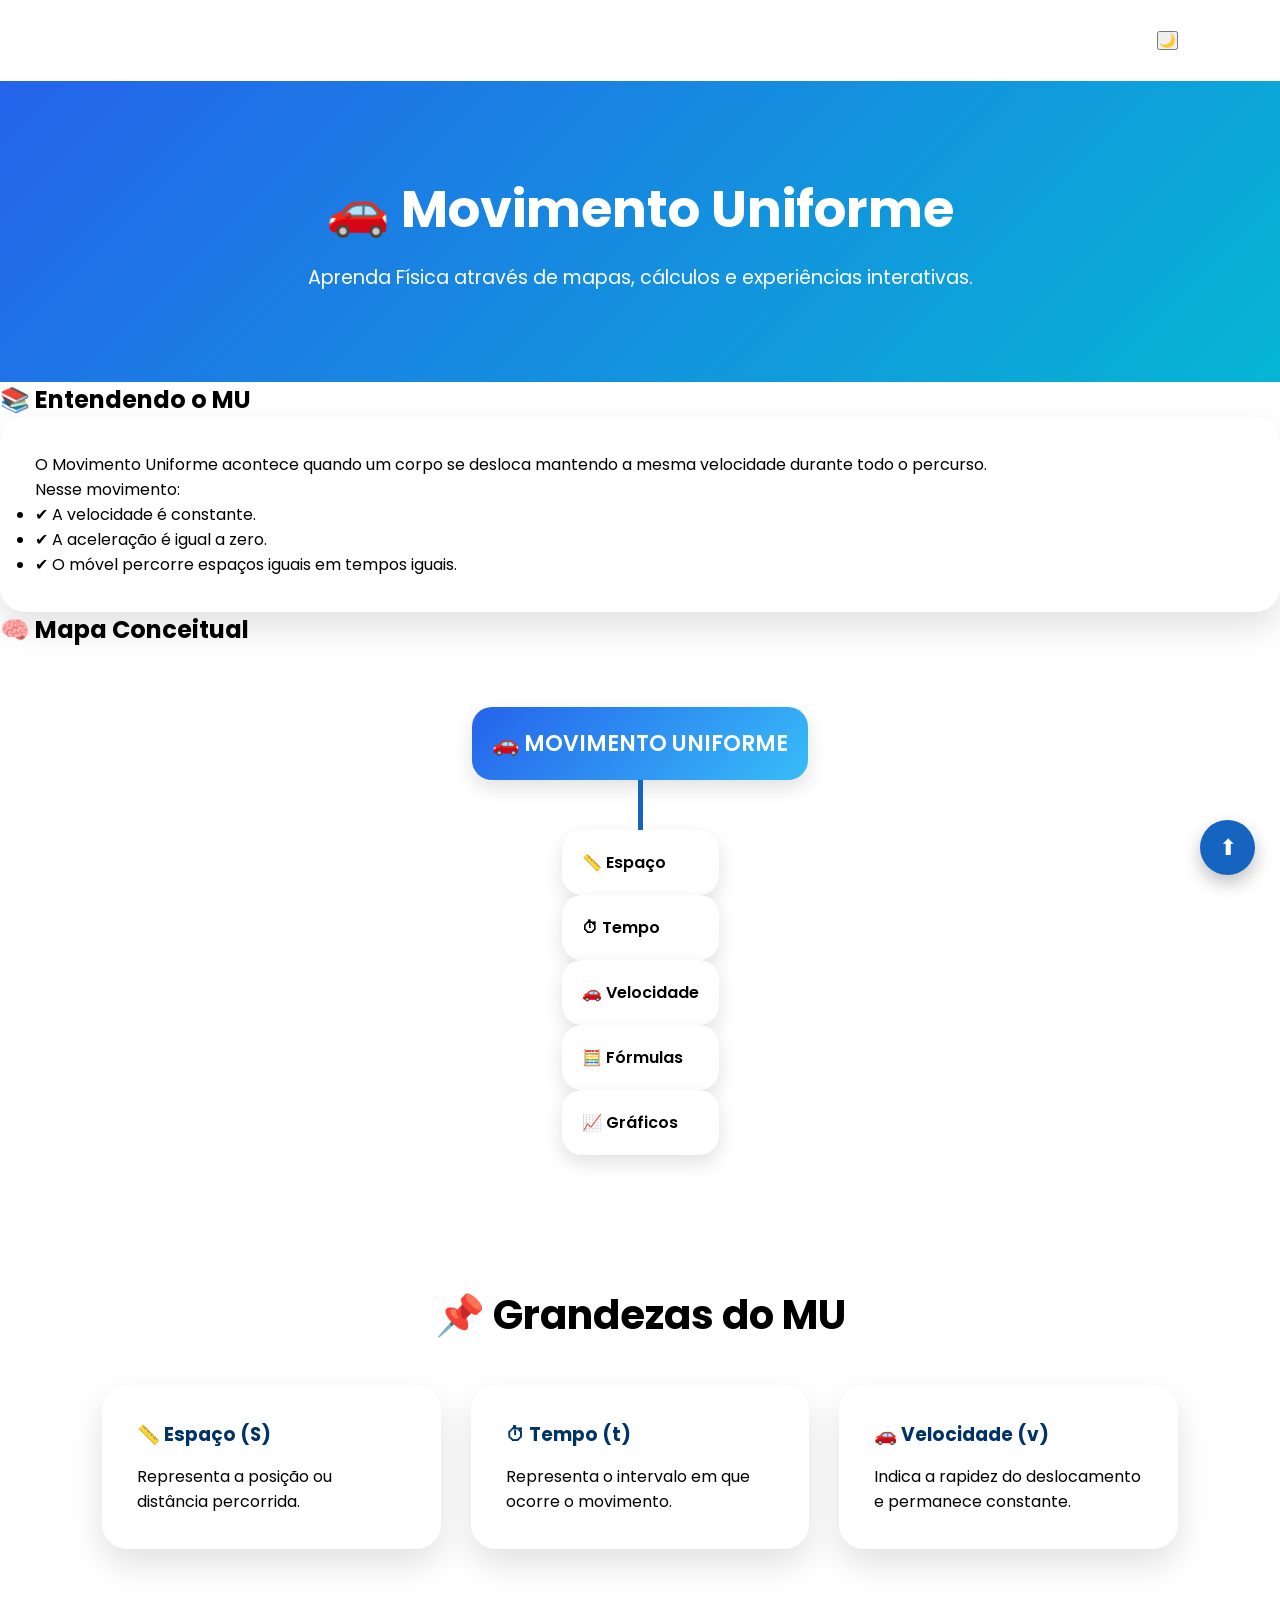
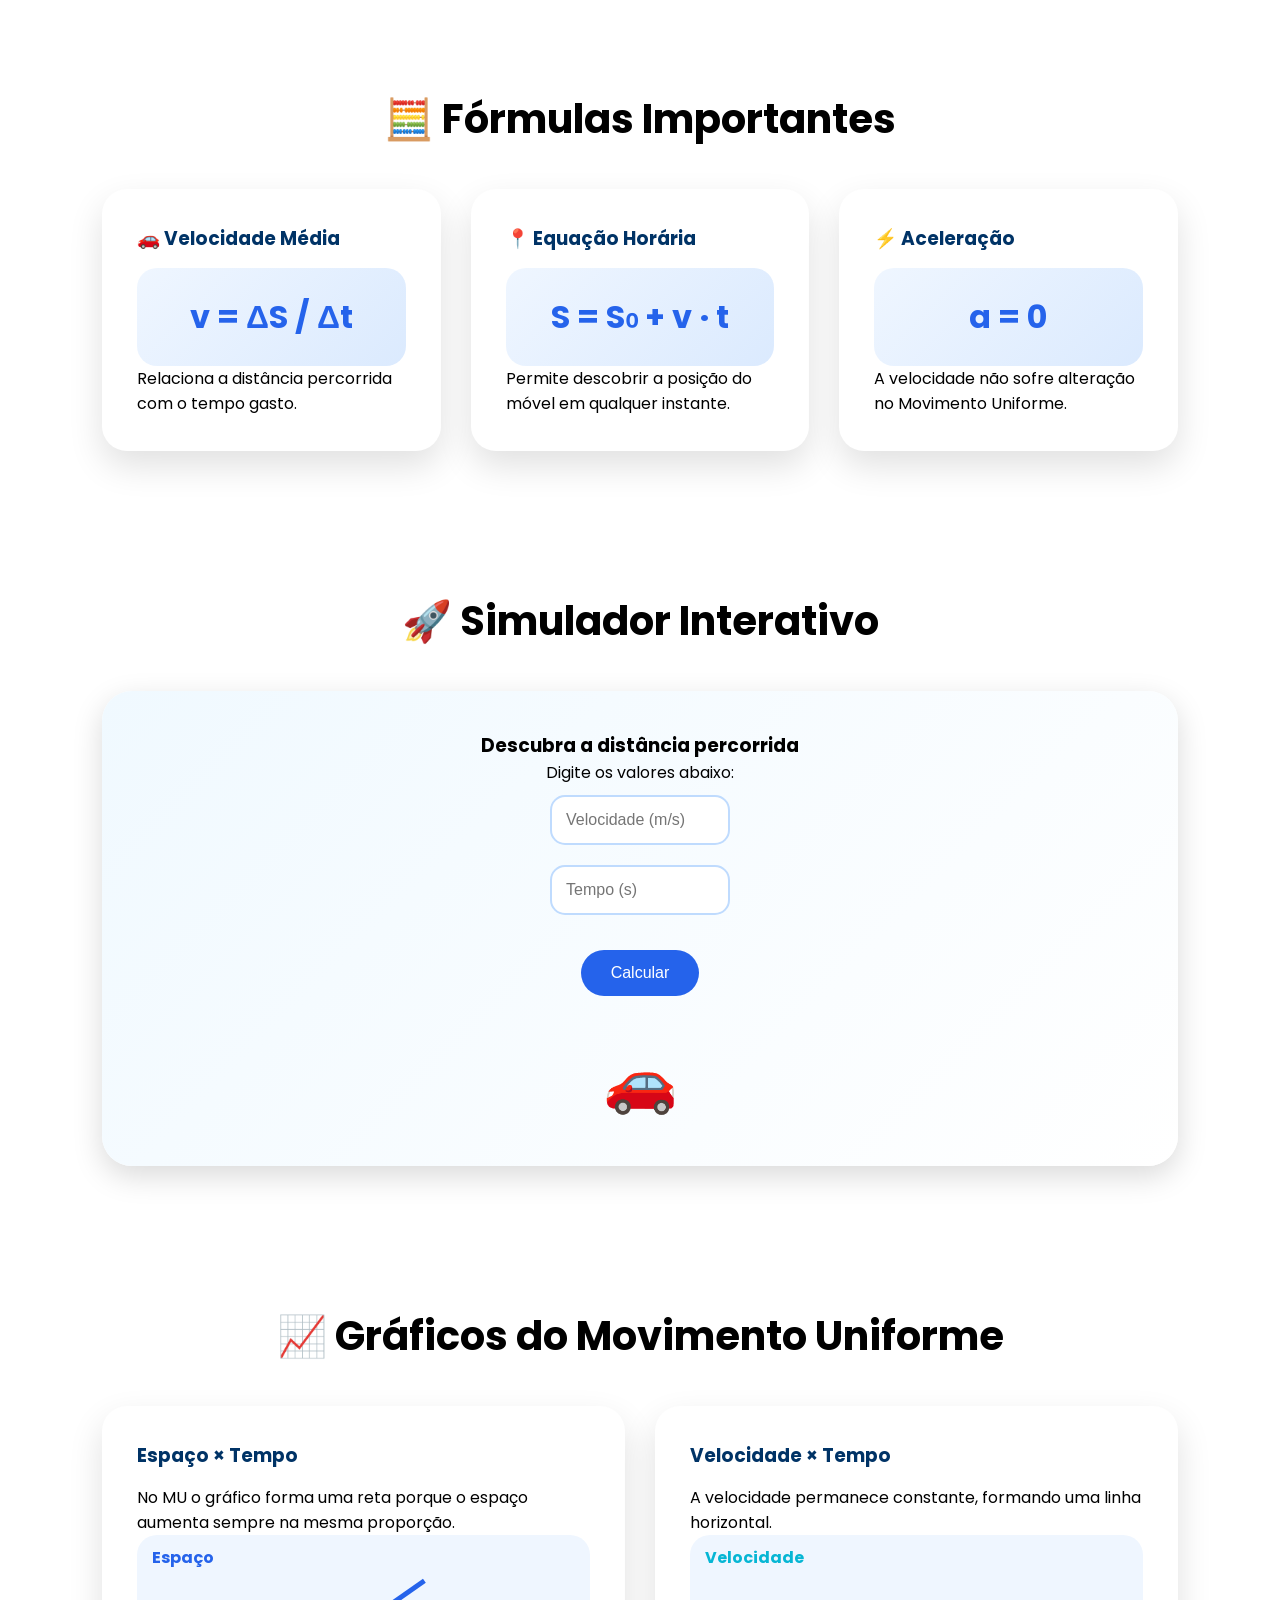
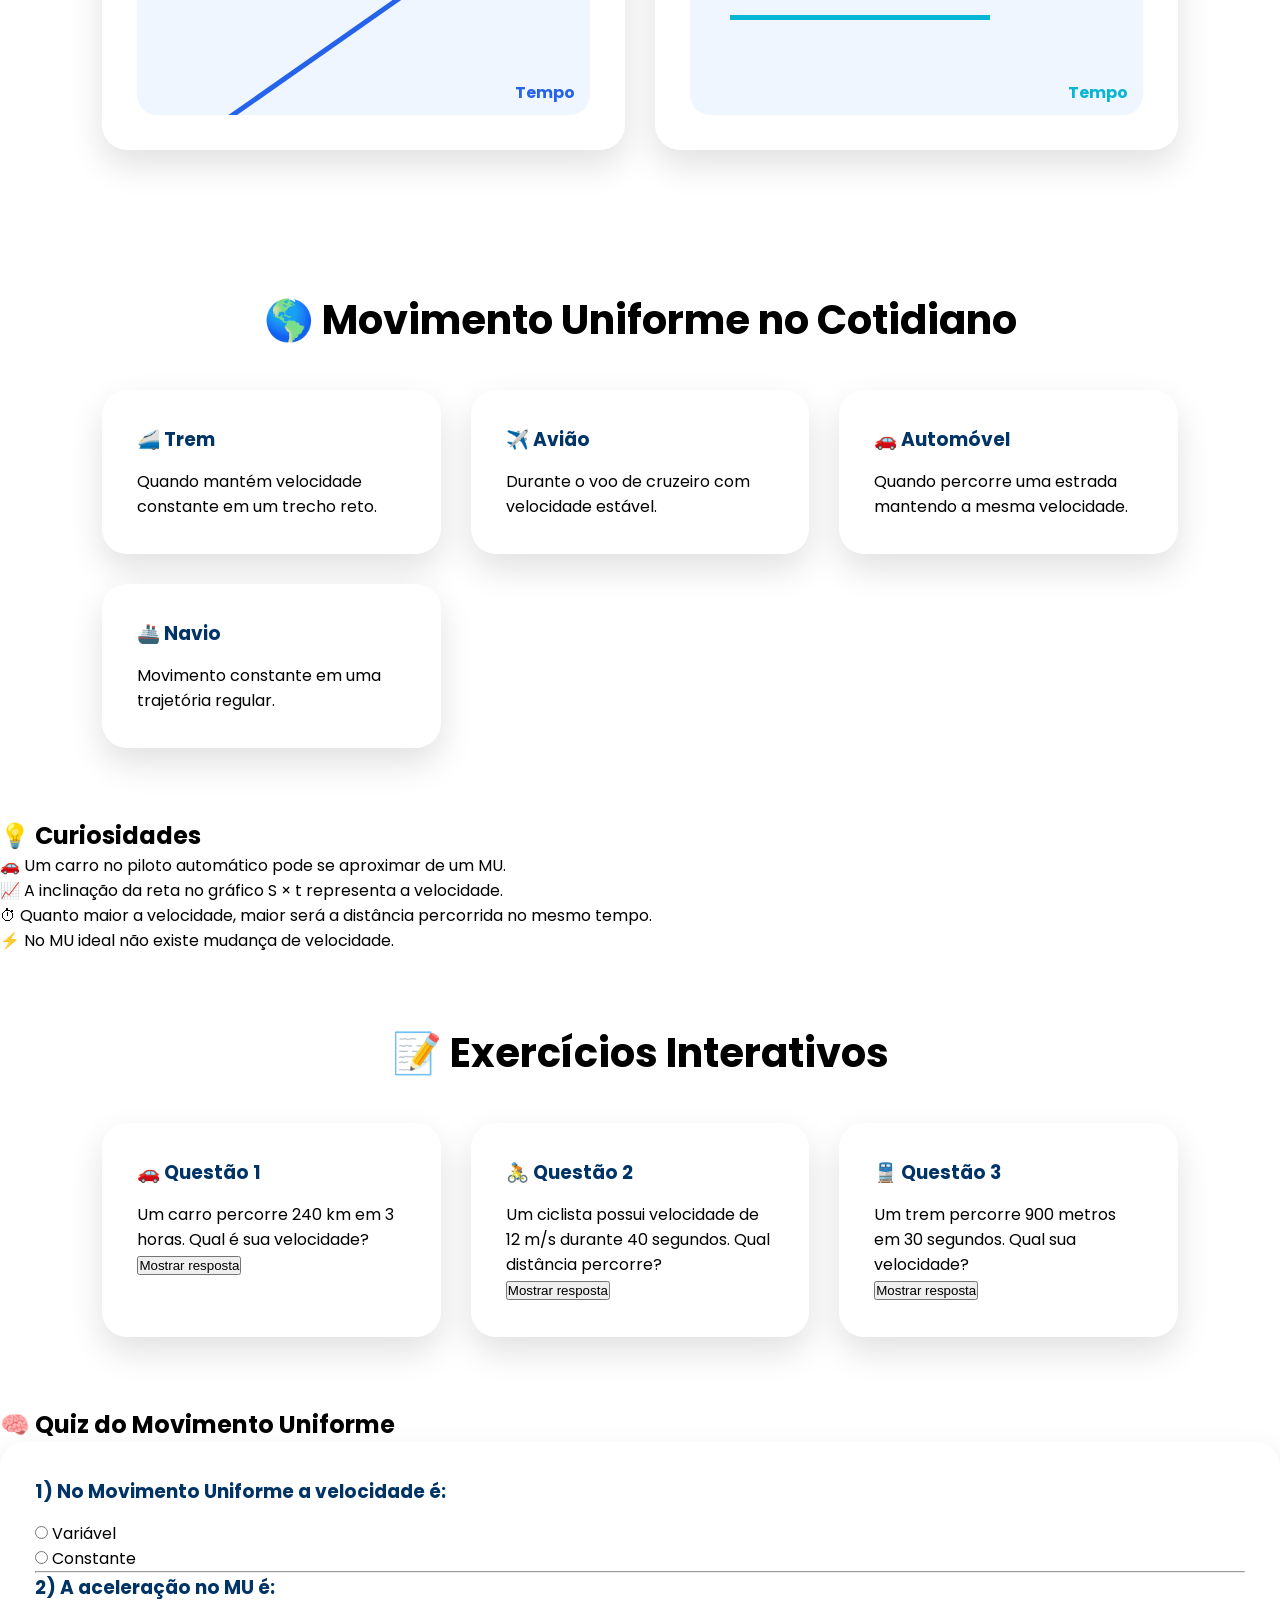
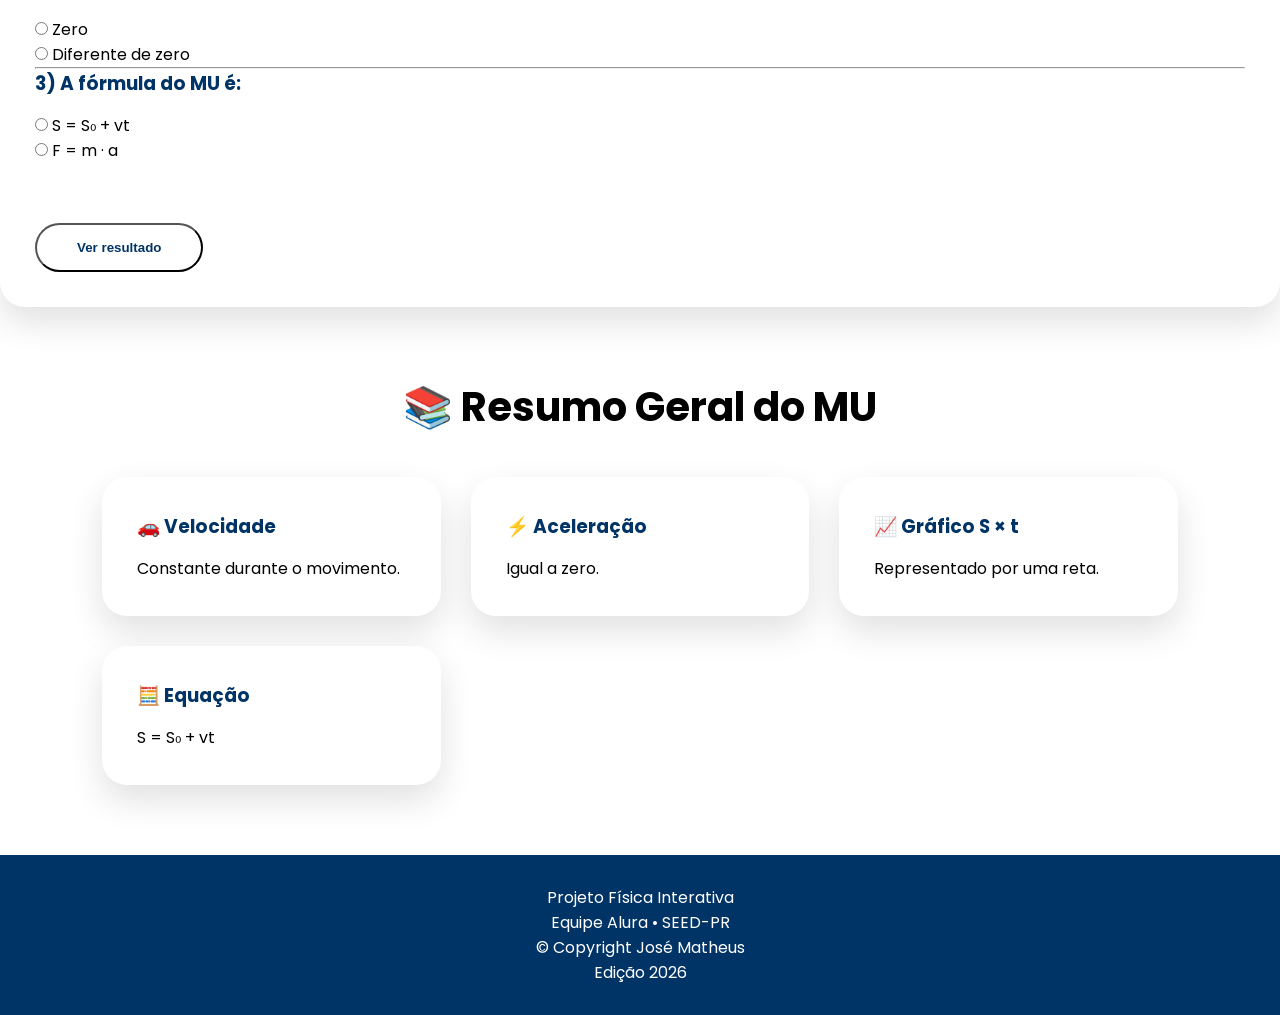
==== commit d7cc9b2a: "Update MU.html" ====
--- a/MU.html
+++ b/MU.html
@@ -4,389 +4,624 @@
 <head>
 
 <meta charset="UTF-8">
+
 <meta name="viewport" content="width=device-width, initial-scale=1.0">
 
+
 <title>Movimento Uniforme | Física Interativa</title>
 
+
+<link rel="stylesheet" href="fisica.css">
+
+
+<link rel="preconnect" href="https://fonts.googleapis.com">
+
+<link rel="preconnect" href="https://fonts.gstatic.com" crossorigin>
+
+
+<link href="https://fonts.googleapis.com/css2?family=Poppins:wght@300;400;600;700&display=swap" rel="stylesheet">
+
+
 <style>
 
-/* ==========================
-        CONFIGURAÇÕES
-========================== */
-
-*{
-    margin:0;
-    padding:0;
-    box-sizing:border-box;
-    font-family:"Segoe UI", Arial, sans-serif;
-}
-
-:root{
-
-    --principal:#2563eb;
-    --secundaria:#38bdf8;
-    --fundo:#f1f5f9;
-    --card:#ffffff;
-    --texto:#1e293b;
-    --sombra:0 10px 25px rgba(0,0,0,.12);
-
-}
+
+/* =========================
+        ESTILO EXCLUSIVO MU
+========================= */
 
 
 body{
 
-    background:var(--fundo);
-    color:var(--texto);
-    line-height:1.6;
-
-}
-
-
-/* ==========================
+font-family:'Poppins',sans-serif;
+
+}
+
+
+
+
+.mu-banner{
+
+
+background:
+
+linear-gradient(
+135deg,
+#2563eb,
+#06b6d4
+);
+
+
+color:white;
+
+padding:90px 10%;
+
+text-align:center;
+
+
+}
+
+
+
+.mu-banner h1{
+
+
+font-size:3.2rem;
+
+margin-bottom:15px;
+
+
+}
+
+
+
+.mu-banner p{
+
+
+font-size:1.2rem;
+
+
+}
+
+
+
+
+.destaque{
+
+
+background:white;
+
+padding:35px;
+
+border-radius:25px;
+
+
+box-shadow:
+
+0 15px 35px rgba(0,0,0,.12);
+
+
+transition:.3s;
+
+
+}
+
+
+
+.destaque:hover{
+
+
+transform:translateY(-8px);
+
+
+}
+
+
+
+
+
+.formula{
+
+
+background:
+
+linear-gradient(
+135deg,
+#eff6ff,
+#dbeafe
+);
+
+
+padding:25px;
+
+border-radius:20px;
+
+
+font-size:2rem;
+
+font-weight:bold;
+
+color:#2563eb;
+
+
+text-align:center;
+
+
+}
+
+
+
+
+
+.interativo{
+
+
+background:
+
+linear-gradient(
+135deg,
+#f0f9ff,
+#ffffff
+);
+
+
+padding:40px;
+
+border-radius:30px;
+
+
+box-shadow:
+
+0 10px 30px rgba(0,0,0,.15);
+
+
+text-align:center;
+
+
+}
+
+
+
+
+
+.interativo input{
+
+
+padding:14px;
+
+
+border-radius:15px;
+
+
+border:2px solid #bfdbfe;
+
+
+width:180px;
+
+
+margin:10px;
+
+
+font-size:16px;
+
+
+}
+
+
+
+
+
+.interativo button{
+
+
+background:#2563eb;
+
+
+color:white;
+
+
+border:none;
+
+
+padding:14px 30px;
+
+
+border-radius:30px;
+
+
+font-size:16px;
+
+
+cursor:pointer;
+
+
+transition:.3s;
+
+
+}
+
+
+
+.interativo button:hover{
+
+
+background:#1d4ed8;
+
+
+transform:scale(1.05);
+
+
+}
+
+
+
+
+
+.carro{
+
+
+font-size:60px;
+
+
+animation:
+
+andar 4s infinite alternate;
+
+
+}
+
+
+
+@keyframes andar{
+
+
+from{
+
+transform:translateX(-80px);
+
+}
+
+
+to{
+
+transform:translateX(250px);
+
+}
+
+
+}
+
+
+
+
+
+.no{
+
+
+background:white;
+
+
+padding:20px;
+
+
+border-radius:20px;
+
+
+box-shadow:
+
+0 8px 20px rgba(0,0,0,.12);
+
+
+transition:.3s;
+
+
+font-weight:600;
+
+
+}
+
+
+
+.no:hover{
+
+
+background:#2563eb;
+
+
+color:white;
+
+
+transform:scale(1.08);
+
+
+}
+
+
+
+.principal{
+
+
+background:
+
+linear-gradient(
+135deg,
+#2563eb,
+#38bdf8
+);
+
+
+color:white;
+
+
+font-size:22px;
+
+
+}
+
+
+
+</style>
+
+
+</head>
+
+
+
+<body>
+
+
+
+<!-- =========================
         CABEÇALHO
-========================== */
-
-
-header{
-
-    position:sticky;
-    top:0;
-    z-index:10;
-
-    display:flex;
-    justify-content:space-between;
-    align-items:center;
-
-    padding:18px 8%;
-
-    background:
-    linear-gradient(135deg,
-    #2563eb,
-    #38bdf8);
-
-    color:white;
-
-    box-shadow:var(--sombra);
-
-}
-
-
-.logo{
-
-    font-size:1.5rem;
-    font-weight:bold;
-
-}
-
-
-nav{
-
-    display:flex;
-    gap:20px;
-
-}
-
-
-nav a{
-
-    color:white;
-    text-decoration:none;
-    font-weight:600;
-
-    padding:8px 14px;
-    border-radius:20px;
-
-    transition:.3s;
-
-}
-
-
-nav a:hover,
-nav .ativo{
-
-    background:white;
-    color:#2563eb;
-
-}
-
-
-.tema-btn{
-
-    border:none;
-    background:white;
-
-    padding:10px;
-    border-radius:50%;
-
-    cursor:pointer;
-
-}
-
-
-
-/* ==========================
-        BANNER
-========================== */
-
-
-.banner{
-
-    min-height:420px;
-
-    display:flex;
-    justify-content:center;
-    align-items:center;
-
-    text-align:center;
-
-    padding:40px;
-
-    background:
-
-    linear-gradient(
-    rgba(37,99,235,.85),
-    rgba(56,189,248,.85)
-    );
-
-    color:white;
-
-}
-
-
-.banner h1{
-
-    font-size:3rem;
-    margin-bottom:20px;
-
-}
-
-
-.banner p{
-
-    font-size:1.2rem;
-
-}
-
-
-
-/* ==========================
-        SEÇÕES
-========================== */
-
-
-section{
-
-    padding:60px 8%;
-
-}
-
-
-h2{
-
-    text-align:center;
-
-    margin-bottom:35px;
-
-    color:#2563eb;
-
-    font-size:2rem;
-
-}
-
-
-
-/* ==========================
-        CARDS
-========================== */
-
-
-.cards{
-
-    display:grid;
-
-    grid-template-columns:
-    repeat(auto-fit,minmax(220px,1fr));
-
-    gap:25px;
-
-}
-
-
-.card{
-
-    background:var(--card);
-
-    padding:25px;
-
-    border-radius:20px;
-
-    box-shadow:var(--sombra);
-
-    text-align:center;
-
-    transition:.3s;
-
-}
-
-
-.card:hover{
-
-    transform:translateY(-8px);
-
-}
-
-
-
-/* ==========================
+========================== -->
+
+
+<header class="cabecalho">
+
+
+<div class="logo">
+
+⚛ Física Interativa
+
+</div>
+
+
+
+<button class="menu-btn" id="menuBtn">
+
+☰
+
+</button>
+
+
+
+<nav id="menu">
+
+
+<a href="index.html">
+
+Início
+
+</a>
+
+
+<a href="optica.html">
+
+Óptica
+
+</a>
+
+
+<a href="mu.html" class="ativo">
+
+Movimento Uniforme
+
+</a>
+
+
+<a href="muv.html">
+
+MUV
+
+</a>
+
+
+<a href="dinamica.html">
+
+Dinâmica
+
+</a>
+
+
+</nav>
+
+
+
+<button id="tema" class="tema-btn">
+
+🌙
+
+</button>
+
+
+
+</header>
+
+
+
+
+
+
+
+<!-- =========================
+            BANNER
+========================== -->
+
+
+<section class="mu-banner">
+
+
+<h1>
+
+🚗 Movimento Uniforme
+
+</h1>
+
+
+
+<p>
+
+Aprenda Física através de mapas, cálculos e experiências interativas.
+
+</p>
+
+
+</section>
+
+
+
+
+
+
+
+<!-- =========================
+            INTRODUÇÃO
+========================== -->
+
+
+<section class="resumo">
+
+
+<h2>
+
+📚 Entendendo o MU
+
+</h2>
+
+
+<div class="destaque">
+
+
+<p>
+
+O Movimento Uniforme acontece quando um corpo se desloca mantendo a mesma velocidade durante todo o percurso.
+
+</p>
+
+
+
+<p>
+
+Nesse movimento:
+
+</p>
+
+
+<ul>
+
+
+<li>✔ A velocidade é constante.</li>
+
+
+<li>✔ A aceleração é igual a zero.</li>
+
+
+<li>✔ O móvel percorre espaços iguais em tempos iguais.</li>
+
+
+</ul>
+
+
+</div>
+
+
+</section>
+
+
+
+
+
+
+
+<!-- =========================
         MAPA CONCEITUAL
-========================== */
-
-
-.mapa{
-
-    text-align:center;
-
-}
-
-
-.centro{
-
-    display:inline-block;
-
-    background:#2563eb;
-
-    color:white;
-
-    padding:25px;
-
-    border-radius:50px;
-
-    font-weight:bold;
-
-    box-shadow:var(--sombra);
-
-}
-
-
-
-.galhos{
-
-    margin-top:40px;
-
-    display:grid;
-
-    grid-template-columns:
-    repeat(auto-fit,minmax(160px,1fr));
-
-    gap:20px;
-
-}
-
-
-
-.caixa{
-
-    background:white;
-
-    padding:25px;
-
-    border-radius:20px;
-
-    box-shadow:var(--sombra);
-
-    font-size:2rem;
-
-    transition:.3s;
-
-}
-
-
-.caixa:hover{
-
-    background:#2563eb;
-
-    color:white;
-
-    transform:scale(1.05);
-
-}
-
-
-
-/* ==========================
-        RESPONSIVO
-========================== */
-
-
-@media(max-width:700px){
-
-
-nav{
-
-    display:none;
-
-}
-
-
-.banner h1{
-
-    font-size:2rem;
-
-}
-
-
-}
-
-</style>
-
-</head>
-
-
-<body>
-
-
-
-<header>
-
-
-<div class="logo">
-🚗 Física Interativa
-</div>
-
-
-<nav>
-
-<a href="#">Início</a>
-<a href="#" class="ativo">MU</a>
-<a href="#">MUV</a>
-<a href="#">Dinâmica</a>
-
-</nav>
-
-
-<button class="tema-btn">
-🌙
-</button>
-
-
-</header>
-
-
-
-
-<section class="banner">
-
-
-<div>
-
-<h1>
-🚗 Movimento Uniforme
-</h1>
-
-
-<p>
-Aprenda como funciona o movimento com velocidade constante.
-</p>
+========================== -->
+
+
+<section class="mapa-conceitual">
+
+
+<h2>
+
+🧠 Mapa Conceitual
+
+</h2>
+
+
+
+<div class="mapa">
+
+
+
+<div class="nivel">
+
+
+<div class="no principal">
+
+🚗 MOVIMENTO UNIFORME
+
+</div>
+
+
+</div>
+
+
+
+<div class="linha"></div>
+
+
+
+
+<div class="nivel">
+
+
+<div class="no">
+
+📏 Espaço
+
+</div>
+
+
+<div class="no">
+
+⏱ Tempo
+
+</div>
+
+
+<div class="no">
+
+🚗 Velocidade
+
+</div>
+
+
+<div class="no">
+
+🧮 Fórmulas
+
+</div>
+
+
+<div class="no">
+
+📈 Gráficos
+
+</div>
+
+
+
+</div>
+
 
 
 </div>
@@ -397,177 +632,316 @@
 
 
 
-<section class="mapa">
-
-
-<h2>
-🧠 Mapa Conceitual
-</h2>
-
-
-
-<div class="centro">
-
-🚗 MOVIMENTO UNIFORME
-
-</div>
-
-
-
-<div class="galhos">
-
-
-<div class="caixa">
-
-📚
-<h3>Conceito</h3>
-
-</div>
-
-
-<div class="caixa">
-
-🚗
-<h3>Velocidade</h3>
-
-</div>
-
-
-<div class="caixa">
-
-📏
-<h3>Espaço</h3>
-
-</div>
-
-
-<div class="caixa">
-
-⏱
-<h3>Tempo</h3>
-
-</div>
-
-
-<div class="caixa">
-
-🧮
-<h3>Equação</h3>
-
-</div>
-
-
-<div class="caixa">
-
-📈
-<h3>Gráficos</h3>
-
-</div>
-
-
-</div>
-
-
-</section> <!-- ==========================
-        RESUMO
-========================== -->
-
-<section class="resumo">
-
-<h2>📚 Resumo do Movimento Uniforme</h2>
-
-
-<div class="card destaque">
-
-<p>
-No Movimento Uniforme (MU), um corpo se movimenta com 
-<strong>velocidade constante</strong>, percorrendo espaços iguais em tempos iguais.
-</p>
-
-<p>
-Como a velocidade não muda, a aceleração é sempre igual a zero.
-</p>
-
-</div>
-
-
-</section>
-
-
-
-
-<!-- ==========================
+
+
+
+<!-- =========================
         GRANDEZAS
 ========================== -->
 
 
-<section>
+<section class="conteudos">
 
 
 <h2>
-📌 Grandezas Fundamentais
+
+📌 Grandezas do MU
+
 </h2>
 
 
 <div class="cards">
 
 
-<div class="card">
-
-<div class="icone">
-📏
-</div>
-
-<h3>
-Espaço (S)
-</h3>
-
-<p>
-Representa a posição do móvel em determinado instante.
-</p>
-
-</div>
-
-
-
-<div class="card">
-
-<div class="icone">
-⏱
-</div>
-
-<h3>
-Tempo (t)
-</h3>
-
-<p>
-Indica o intervalo necessário para acontecer o movimento.
-</p>
-
-</div>
-
-
-
-
-<div class="card">
-
-<div class="icone">
+
+<div class="card destaque">
+
+
+<h3>
+
+📏 Espaço (S)
+
+</h3>
+
+
+<p>
+
+Representa a posição ou distância percorrida.
+
+</p>
+
+
+</div>
+
+
+
+
+
+<div class="card destaque">
+
+
+<h3>
+
+⏱ Tempo (t)
+
+</h3>
+
+
+<p>
+
+Representa o intervalo em que ocorre o movimento.
+
+</p>
+
+
+</div>
+
+
+
+
+
+<div class="card destaque">
+
+
+<h3>
+
+🚗 Velocidade (v)
+
+</h3>
+
+
+<p>
+
+Indica a rapidez do deslocamento e permanece constante.
+
+</p>
+
+
+</div>
+
+
+
+</div>
+
+
+</section> 
+        
+<!-- ========================= FÓRMULAS DO MU  ========================== -->
+
+
+<section class="conteudos">
+
+
+<h2>
+
+🧮 Fórmulas Importantes
+
+</h2>
+
+
+
+<div class="cards">
+
+
+
+<div class="card destaque">
+
+
+<h3>
+
+🚗 Velocidade Média
+
+</h3>
+
+
+
+<div class="formula">
+
+v = ΔS / Δt
+
+</div>
+
+
+
+<p>
+
+Relaciona a distância percorrida com o tempo gasto.
+
+</p>
+
+
+
+</div>
+
+
+
+
+
+
+
+<div class="card destaque">
+
+
+<h3>
+
+📍 Equação Horária
+
+</h3>
+
+
+
+<div class="formula">
+
+S = S₀ + v · t
+
+</div>
+
+
+
+<p>
+
+Permite descobrir a posição do móvel em qualquer instante.
+
+</p>
+
+
+
+</div>
+
+
+
+
+
+
+
+<div class="card destaque">
+
+
+<h3>
+
+⚡ Aceleração
+
+</h3>
+
+
+
+<div class="formula">
+
+a = 0
+
+</div>
+
+
+
+<p>
+
+A velocidade não sofre alteração no Movimento Uniforme.
+
+</p>
+
+
+
+</div>
+
+
+
+</div>
+
+
+</section>
+
+
+
+
+
+
+
+
+
+<!-- =========================
+        SIMULADOR MU
+========================== -->
+
+
+<section class="conteudos">
+
+
+<h2>
+
+🚀 Simulador Interativo
+
+</h2>
+
+
+
+
+<div class="interativo">
+
+
+<h3>
+
+Descubra a distância percorrida
+
+</h3>
+
+
+
+<p>
+
+Digite os valores abaixo:
+
+</p>
+
+
+
+<input 
+type="number"
+id="velocidade"
+placeholder="Velocidade (m/s)">
+
+
+
+<br>
+
+
+
+<input 
+type="number"
+id="tempo"
+placeholder="Tempo (s)">
+
+
+
+<br><br>
+
+
+
+<button onclick="calcularMU()">
+
+Calcular
+
+</button>
+
+
+
+
+<h2 id="resultadoMU">
+
+</h2>
+
+
+
+
+<div class="carro">
+
 🚗
-</div>
-
-<h3>
-Velocidade (v)
-</h3>
-
-<p>
-No MU permanece constante durante todo o percurso.
-</p>
-
-</div>
-
-
-
-</div>
+
+</div>
+
+
+
+</div>
+
 
 </section>
 
@@ -575,16 +949,22 @@
 
 
 
-<!-- ==========================
-        FORMULAS
+
+
+
+
+<!-- =========================
+        GRÁFICOS
 ========================== -->
 
 
-<section class="formulas">
+<section class="conteudos">
 
 
 <h2>
-🧮 Fórmulas Importantes
+
+📈 Gráficos do Movimento Uniforme
+
 </h2>
 
 
@@ -592,73 +972,172 @@
 <div class="cards">
 
 
-<div class="card formula-card">
-
-
-<h3>
-Velocidade Média
-</h3>
-
-
-<div class="formula">
-v = ΔS / Δt
-</div>
-
-
-<p>
-Mostra quanto espaço é percorrido em determinado tempo.
-</p>
-
-
-</div>
-
-
-
-
-
-<div class="card formula-card">
-
-
-<h3>
-Equação Horária
-</h3>
-
-
-<div class="formula">
-S = S₀ + v·t
-</div>
-
-
-<p>
-Permite descobrir a posição do móvel.
-</p>
-
-
-</div>
-
-
-
-
-
-<div class="card formula-card">
-
-
-<h3>
-Aceleração
-</h3>
-
-
-<div class="formula">
-a = 0
-</div>
-
-
-<p>
-A velocidade não sofre alterações.
-</p>
-
-
-</div>
+
+
+
+<div class="card destaque">
+
+
+<h3>
+
+Espaço × Tempo
+
+</h3>
+
+
+
+<p>
+
+No MU o gráfico forma uma reta porque o espaço aumenta sempre na mesma proporção.
+
+</p>
+
+
+
+<div style="
+height:180px;
+background:#eff6ff;
+border-radius:20px;
+position:relative;
+overflow:hidden;
+">
+
+
+
+<div style="
+position:absolute;
+width:250px;
+height:5px;
+background:#2563eb;
+transform:rotate(-35deg);
+bottom:60px;
+left:60px;
+">
+
+
+</div>
+
+
+
+<span style="
+position:absolute;
+bottom:10px;
+right:15px;
+font-weight:bold;
+color:#2563eb;
+">
+
+Tempo
+
+</span>
+
+
+
+<span style="
+position:absolute;
+top:10px;
+left:15px;
+font-weight:bold;
+color:#2563eb;
+">
+
+Espaço
+
+</span>
+
+
+
+</div>
+
+
+
+</div>
+
+
+
+
+
+
+
+
+<div class="card destaque">
+
+
+<h3>
+
+Velocidade × Tempo
+
+</h3>
+
+
+
+<p>
+
+A velocidade permanece constante, formando uma linha horizontal.
+
+</p>
+
+
+
+
+<div style="
+height:180px;
+background:#eff6ff;
+border-radius:20px;
+position:relative;
+overflow:hidden;
+">
+
+
+
+<div style="
+position:absolute;
+height:5px;
+width:260px;
+background:#06b6d4;
+top:80px;
+left:40px;
+">
+
+</div>
+
+
+
+<span style="
+position:absolute;
+bottom:10px;
+right:15px;
+font-weight:bold;
+color:#06b6d4;
+">
+
+Tempo
+
+</span>
+
+
+
+<span style="
+position:absolute;
+top:10px;
+left:15px;
+font-weight:bold;
+color:#06b6d4;
+">
+
+Velocidade
+
+</span>
+
+
+
+</div>
+
+
+
+</div>
+
+
 
 
 
@@ -671,87 +1150,118 @@
 
 
 
-<!-- ==========================
-        EXEMPLOS
+
+
+
+
+<!-- =========================
+        APLICAÇÕES
 ========================== -->
 
 
-<section>
+<section class="conteudos">
 
 
 <h2>
-🌎 MU no Cotidiano
+
+🌎 Movimento Uniforme no Cotidiano
+
 </h2>
 
 
+
 <div class="cards">
 
 
 
-<div class="card exemplo">
-
-🚗
-
-<h3>
-Carro
-</h3>
-
-<p>
-Veículo mantendo velocidade constante em uma estrada reta.
-</p>
-
-</div>
-
-
-
-
-<div class="card exemplo">
-
-🚄
-
-<h3>
-Trem
-</h3>
-
-<p>
-Movimento constante em uma ferrovia sem mudanças de velocidade.
-</p>
-
-</div>
-
-
-
-
-<div class="card exemplo">
-
-✈️
-
-<h3>
-Avião
-</h3>
-
-<p>
-Durante o voo de cruzeiro.
-</p>
-
-</div>
-
-
-
-
-<div class="card exemplo">
-
-🚢
-
-<h3>
-Navio
-</h3>
-
-<p>
-Deslocamento constante em águas tranquilas.
-</p>
-
-</div>
+<div class="card destaque">
+
+
+<h3>
+
+🚄 Trem
+
+</h3>
+
+
+<p>
+
+Quando mantém velocidade constante em um trecho reto.
+
+</p>
+
+
+</div>
+
+
+
+
+
+<div class="card destaque">
+
+
+<h3>
+
+✈️ Avião
+
+</h3>
+
+
+<p>
+
+Durante o voo de cruzeiro com velocidade estável.
+
+</p>
+
+
+</div>
+
+
+
+
+
+<div class="card destaque">
+
+
+<h3>
+
+🚗 Automóvel
+
+</h3>
+
+
+<p>
+
+Quando percorre uma estrada mantendo a mesma velocidade.
+
+</p>
+
+
+</div>
+
+
+
+
+
+<div class="card destaque">
+
+
+<h3>
+
+🚢 Navio
+
+</h3>
+
+
+<p>
+
+Movimento constante em uma trajetória regular.
+
+</p>
+
+
+</div>
+
 
 
 </div>
@@ -764,86 +1274,57 @@
 
 
 
-<!-- ==========================
-        GRAFICOS
+
+
+<!-- =========================
+        CURIOSIDADES
 ========================== -->
 
 
-<section>
+<section class="curiosidades">
 
 
 <h2>
-📈 Gráficos do MU
+
+💡 Curiosidades
+
 </h2>
 
 
 
-<div class="cards">
-
-
-<div class="card grafico">
-
-
-<h3>
-Espaço × Tempo
-</h3>
-
-
-<div class="grafico-box">
-
-
-<div class="linha diagonal"></div>
-
-
-<span>S</span>
-<span class="tempo">t</span>
-
-
-</div>
-
-
-<p>
-Uma reta indica velocidade constante.
-</p>
-
-
-</div>
-
-
-
-
-
-<div class="card grafico">
-
-
-<h3>
-Velocidade × Tempo
-</h3>
-
-
-<div class="grafico-box">
-
-
-<div class="linha horizontal"></div>
-
-
-<span>V</span>
-<span class="tempo">t</span>
-
-
-</div>
-
-
-<p>
-Uma linha reta mostra que a velocidade não muda.
-</p>
-
-
-</div>
-
-
-
-</div>
+<ul>
+
+
+<li>
+
+🚗 Um carro no piloto automático pode se aproximar de um MU.
+
+</li>
+
+
+<li>
+
+📈 A inclinação da reta no gráfico S × t representa a velocidade.
+
+</li>
+
+
+<li>
+
+⏱ Quanto maior a velocidade, maior será a distância percorrida no mesmo tempo.
+
+</li>
+
+
+<li>
+
+⚡ No MU ideal não existe mudança de velocidade.
+
+</li>
+
+
+</ul>
+
 
 
 </section>
@@ -851,273 +1332,185 @@
 
 
 
-<style>
-
-
-/* ==========================
-        MELHORIAS VISUAIS
-========================== */
-
-
-.destaque{
-
-    background:
-    linear-gradient(
-    135deg,
-    #2563eb,
-    #38bdf8
-    );
-
-    color:white;
-
-}
-
-
-
-.icone{
-
-    font-size:3rem;
-
-    margin-bottom:15px;
-
-}
-
-
-
-.formula-card{
-
-    border-top:6px solid #2563eb;
-
-}
-
-
-
-.formula{
-
-    margin:20px 0;
-
-    padding:20px;
-
-    border-radius:15px;
-
-    background:#eff6ff;
-
-    color:#2563eb;
-
-    font-size:1.8rem;
-
-    font-weight:bold;
-
-}
-
-
-
-.exemplo{
-
-    font-size:2rem;
-
-}
-
-
-
-.exemplo h3{
-
-    font-size:1.3rem;
-
-    margin:10px;
-
-}
-
-
-
-.exemplo p{
-
-    font-size:1rem;
-
-}
-
-
-
-
-.grafico-box{
-
-    height:200px;
-
-    background:#f8fafc;
-
-    border-radius:20px;
-
-    margin:20px 0;
-
-    position:relative;
-
-    overflow:hidden;
-
-    border:2px solid #dbeafe;
-
-}
-
-
-
-.grafico-box span{
-
-    position:absolute;
-
-    font-weight:bold;
-
-    color:#2563eb;
-
-}
-
-
-
-.grafico-box span:first-child{
-
-    top:15px;
-
-    left:15px;
-
-}
-
-
-
-.tempo{
-
-    bottom:15px;
-
-    right:20px;
-
-}
-
-
-
-.linha{
-
-    position:absolute;
-
-    background:#2563eb;
-
-}
-
-
-
-.diagonal{
-
-    width:5px;
-
-    height:130px;
-
-    transform:
-
-    rotate(-45deg);
-
-    left:90px;
-
-    bottom:25px;
-
-}
-
-
-
-.horizontal{
-
-    height:5px;
-
-    width:150px;
-
-    left:40px;
-
-    top:90px;
-
-}
-
-
-
-
-
-</style> <!-- ==========================
+
+
+<script>
+
+
+function calcularMU(){
+
+
+let velocidade = 
+Number(
+document.getElementById("velocidade").value
+);
+
+
+
+let tempo =
+Number(
+document.getElementById("tempo").value
+);
+
+
+
+if(velocidade === 0 || tempo === 0){
+
+
+document.getElementById("resultadoMU").innerHTML =
+
+"⚠ Digite valores maiores que zero";
+
+
+return;
+
+
+}
+
+
+
+
+let distancia = velocidade * tempo;
+
+
+
+document.getElementById("resultadoMU").innerHTML =
+
+
+"📏 Distância percorrida: "
++
+distancia
++
+" metros";
+
+
+
+}
+
+
+
+</script>
+<!-- =========================
         EXERCÍCIOS
 ========================== -->
 
 
-<section>
+<section class="conteudos">
 
 
 <h2>
-📝 Exercícios
+
+📝 Exercícios Interativos
+
 </h2>
 
 
+
 <div class="cards">
 
 
-<div class="card exercicio">
-
-<h3>
-01 🚗
-</h3>
-
-<p>
-Um carro percorre 240 km em 3 horas.
-Qual sua velocidade média?
-</p>
-
-<button onclick="mostrarResposta(1)">
-Ver resposta
+
+<div class="card destaque">
+
+
+<h3>
+
+🚗 Questão 1
+
+</h3>
+
+
+<p>
+
+Um carro percorre 240 km em 3 horas. Qual é sua velocidade?
+
+</p>
+
+
+
+<button class="botao-card" onclick="resposta1()">
+
+Mostrar resposta
+
 </button>
 
-<p id="resp1" class="resposta">
-v = 240 ÷ 3 = <strong>80 km/h</strong>
-</p>
-
-</div>
-
-
-
-
-<div class="card exercicio">
-
-<h3>
-02 🚴
-</h3>
-
-<p>
-Um ciclista percorre 480 m em 40 segundos.
-Qual sua velocidade?
-</p>
-
-<button onclick="mostrarResposta(2)">
-Ver resposta
+
+
+<p id="r1"></p>
+
+
+</div>
+
+
+
+
+
+
+
+<div class="card destaque">
+
+
+<h3>
+
+🚴 Questão 2
+
+</h3>
+
+
+<p>
+
+Um ciclista possui velocidade de 12 m/s durante 40 segundos. Qual distância percorre?
+
+</p>
+
+
+
+<button class="botao-card" onclick="resposta2()">
+
+Mostrar resposta
+
 </button>
 
-<p id="resp2" class="resposta">
-v = 480 ÷ 40 = <strong>12 m/s</strong>
-</p>
-
-</div>
-
-
-
-
-
-<div class="card exercicio">
-
-<h3>
-03 🚄
-</h3>
-
-<p>
-Um trem percorre 900 m em 30 segundos.
-Determine a velocidade.
-</p>
-
-<button onclick="mostrarResposta(3)">
-Ver resposta
+
+
+<p id="r2"></p>
+
+
+</div>
+
+
+
+
+
+
+<div class="card destaque">
+
+
+<h3>
+
+🚆 Questão 3
+
+</h3>
+
+
+<p>
+
+Um trem percorre 900 metros em 30 segundos. Qual sua velocidade?
+
+</p>
+
+
+
+<button class="botao-card" onclick="resposta3()">
+
+Mostrar resposta
+
 </button>
 
-<p id="resp3" class="resposta">
-v = 900 ÷ 30 = <strong>30 m/s</strong>
-</p>
+
+
+<p id="r3"></p>
+
 
 </div>
 
@@ -1132,78 +1525,153 @@
 
 
 
-<!-- ==========================
+
+
+
+<!-- =========================
             QUIZ
 ========================== -->
 
 
-<section class="quiz">
+<section class="resumo">
 
 
 <h2>
-🧠 Quiz Interativo
+
+🧠 Quiz do Movimento Uniforme
+
 </h2>
 
 
 
-<div class="card">
-
-
-<h3>
-1) No Movimento Uniforme a velocidade:
-</h3>
+<div class="card destaque">
+
+
+
+<h3>
+
+1) No Movimento Uniforme a velocidade é:
+
+</h3>
+
 
 
 <label>
-<input type="radio" name="q1" value="errado">
-Varia com o tempo
+
+<input type="radio" name="q1" value="0">
+
+Variável
+
 </label>
 
 
+
 <br>
 
 
+
 <label>
-<input type="radio" name="q1" value="certo">
-Permanece constante
+
+<input type="radio" name="q1" value="1">
+
+Constante
+
 </label>
 
 
 
+
+<hr>
+
+
+
+
+<h3>
+
+2) A aceleração no MU é:
+
+</h3>
+
+
+
+<label>
+
+<input type="radio" name="q2" value="1">
+
+Zero
+
+</label>
+
+
+
+<br>
+
+
+
+<label>
+
+<input type="radio" name="q2" value="0">
+
+Diferente de zero
+
+</label>
+
+
+
+
+<hr>
+
+
+
+
+<h3>
+
+3) A fórmula do MU é:
+
+</h3>
+
+
+
+<label>
+
+<input type="radio" name="q3" value="1">
+
+S = S₀ + vt
+
+</label>
+
+
+
+<br>
+
+
+
+<label>
+
+<input type="radio" name="q3" value="0">
+
+F = m · a
+
+</label>
+
+
+
+
 <br><br>
 
 
-<h3>
-2) A aceleração no MU é:
-</h3>
-
-
-<label>
-<input type="radio" name="q2" value="certo">
-Zero
-</label>
-
-
-<br>
-
-
-<label>
-<input type="radio" name="q2" value="errado">
-Diferente de zero
-</label>
-
-
-
-<br><br>
-
-
-<button onclick="corrigirQuiz()">
-Corrigir Quiz
+
+<button class="botao" onclick="corrigirQuiz()">
+
+Ver resultado
+
 </button>
 
 
 
-<h3 id="resultadoQuiz"></h3>
+
+<h2 id="resultadoQuiz"></h2>
+
 
 
 </div>
@@ -1215,110 +1683,122 @@
 
 
 
-<!-- ==========================
+
+
+
+<!-- =========================
         RESUMO FINAL
 ========================== -->
 
 
-<section>
+<section class="conteudos">
 
 
 <h2>
-📚 Resumo Geral
+
+📚 Resumo Geral do MU
+
 </h2>
 
 
 
-<div class="tabela">
-
-
-<table>
-
-
-<tr>
-
-<th>
-Grandeza
-</th>
-
-<th>
-Características
-</th>
-
-</tr>
-
-
-<tr>
-
-<td>
-Velocidade
-</td>
-
-<td>
-Constante
-</td>
-
-</tr>
-
-
-
-<tr>
-
-<td>
-Aceleração
-</td>
-
-<td>
-Igual a zero
-</td>
-
-</tr>
-
-
-
-<tr>
-
-<td>
-Gráfico S × t
-</td>
-
-<td>
-Reta inclinada
-</td>
-
-</tr>
-
-
-
-<tr>
-
-<td>
-Gráfico V × t
-</td>
-
-<td>
-Linha horizontal
-</td>
-
-</tr>
-
-
-
-<tr>
-
-<td>
-Equação
-</td>
-
-<td>
-S = S₀ + v·t
-</td>
-
-</tr>
-
-
-
-</table>
+<div class="cards">
+
+
+
+<div class="card destaque">
+
+
+<h3>
+
+🚗 Velocidade
+
+</h3>
+
+
+<p>
+
+Constante durante o movimento.
+
+</p>
+
+
+</div>
+
+
+
+
+
+
+<div class="card destaque">
+
+
+<h3>
+
+⚡ Aceleração
+
+</h3>
+
+
+<p>
+
+Igual a zero.
+
+</p>
+
+
+</div>
+
+
+
+
+
+
+
+<div class="card destaque">
+
+
+<h3>
+
+📈 Gráfico S × t
+
+</h3>
+
+
+<p>
+
+Representado por uma reta.
+
+</p>
+
+
+</div>
+
+
+
+
+
+
+
+<div class="card destaque">
+
+
+<h3>
+
+🧮 Equação
+
+</h3>
+
+
+<p>
+
+S = S₀ + vt
+
+</p>
+
+
+</div>
+
 
 
 </div>
@@ -1330,7 +1810,9 @@
 
 
 
-<!-- ==========================
+
+
+<!-- =========================
             RODAPÉ
 ========================== -->
 
@@ -1338,19 +1820,38 @@
 <footer>
 
 
-<h2>
-🚗 Física Interativa
-</h2>
-
-
-<p>
-Aprendendo física de forma simples e interativa.
-</p>
-
-
-<p>
-Projeto educacional • 2026
-</p>
+<div class="rodapepadrao">
+
+
+<p>
+
+Projeto Física Interativa
+
+</p>
+
+
+<p>
+
+Equipe Alura • SEED-PR
+
+</p>
+
+
+<p>
+
+© Copyright José Matheus
+
+</p>
+
+
+<p>
+
+Edição 2026
+
+</p>
+
+
+</div>
 
 
 </footer>
@@ -1358,514 +1859,144 @@
 
 
 
+
+
+
 <button id="topo">
+
 ⬆
+
 </button>
 
 
 
 
 
-<style>
-
-
-/* ==========================
-        EXERCÍCIOS
-========================== */
-
-
-.exercicio button,
-.quiz button{
-
-
-background:#2563eb;
-
-color:white;
-
-border:none;
-
-padding:12px 20px;
-
-border-radius:25px;
-
-cursor:pointer;
-
-font-weight:bold;
-
-transition:.3s;
-
-
-}
-
-
-.exercicio button:hover,
-.quiz button:hover{
-
-
-background:#1d4ed8;
-
-transform:scale(1.05);
-
-
-}
-
-
-
-.resposta{
-
-
-display:none;
-
-margin-top:15px;
-
-padding:15px;
-
-background:#dcfce7;
-
-border-radius:15px;
-
-color:#166534;
-
-
-}
-
-
-
-
-
-/* ==========================
-        QUIZ
-========================== */
-
-
-.quiz label{
-
-
-display:block;
-
-padding:10px;
-
-margin:8px 0;
-
-background:#f1f5f9;
-
-border-radius:12px;
-
-cursor:pointer;
-
-
-}
-
-
-
-.quiz label:hover{
-
-
-background:#dbeafe;
-
-
-}
-
-
-
-#resultadoQuiz{
-
-
-margin-top:20px;
-
-color:#2563eb;
-
-
-}
-
-
-
-
-
-/* ==========================
-        TABELA
-========================== */
-
-
-.tabela{
-
-
-overflow-x:auto;
-
-}
-
-
-
-table{
-
-
-width:100%;
-
-border-collapse:collapse;
-
-background:white;
-
-border-radius:20px;
-
-overflow:hidden;
-
-box-shadow:var(--sombra);
-
-
-}
-
-
-
-th{
-
-
-background:#2563eb;
-
-color:white;
-
-padding:18px;
-
-
-}
-
-
-
-td{
-
-
-padding:15px;
-
-text-align:center;
-
-border-bottom:1px solid #e2e8f0;
-
-
-}
-
-
-
-
-tr:hover{
-
-
-background:#eff6ff;
-
-
-}
-
-
-
-
-/* ==========================
-        RODAPÉ
-========================== */
-
-
-footer{
-
-
-background:
-
-linear-gradient(
-135deg,
-#1e3a8a,
-#2563eb
+
+
+
+<script src="script.js"></script>
+
+
+
+<script>
+
+
+// =========================
+// RESPOSTAS
+// =========================
+
+
+
+function resposta1(){
+
+
+document.getElementById("r1").innerHTML =
+
+"✅ v = 240 ÷ 3 = 80 km/h";
+
+
+}
+
+
+
+
+function resposta2(){
+
+
+document.getElementById("r2").innerHTML =
+
+"✅ S = 12 × 40 = 480 metros";
+
+
+}
+
+
+
+
+
+function resposta3(){
+
+
+document.getElementById("r3").innerHTML =
+
+"✅ v = 900 ÷ 30 = 30 m/s";
+
+
+}
+
+
+
+
+
+
+// =========================
+// QUIZ
+// =========================
+
+
+
+function corrigirQuiz(){
+
+
+let pontos = 0;
+
+
+
+let respostas = [
+
+"q1",
+
+"q2",
+
+"q3"
+
+];
+
+
+
+respostas.forEach(function(q){
+
+
+
+let marcada =
+document.querySelector(
+'input[name="'+q+'"]:checked'
 );
 
 
-color:white;
-
-text-align:center;
-
-padding:50px 20px;
-
-margin-top:40px;
-
-
-}
-
-
-
-footer h2{
-
-
-color:white;
-
-
-}
-
-
-
-
-
-/* ==========================
-        BOTÃO TOPO
-========================== */
-
-
-#topo{
-
-
-position:fixed;
-
-right:25px;
-
-bottom:25px;
-
-
-width:55px;
-
-height:55px;
-
-
-border:none;
-
-border-radius:50%;
-
-
-background:#2563eb;
-
-color:white;
-
-
-font-size:25px;
-
-
-cursor:pointer;
-
-
-box-shadow:var(--sombra);
-
-
-display:none;
-
-
-}
-
-
-
-#topo:hover{
-
-
-transform:scale(1.1);
-
-
-}
-
-
-
-
-
-/* ==========================
-        MODO ESCURO
-========================== */
-
-
-.dark{
-
-
---fundo:#020617;
-
---card:#0f172a;
-
---texto:#e2e8f0;
-
-
-}
-
-
-
-.dark .card,
-.dark table,
-.dark .grafico-box,
-.dark .quiz label{
-
-
-background:#0f172a;
-
-color:white;
-
-
-}
-
-
-
-.dark .formula{
-
-
-background:#172554;
-
-color:#93c5fd;
-
-
-}
-
-
-
-</style>
-
-
-
-
-
-<script>
-
-
-// RESPOSTAS DOS EXERCÍCIOS
-
-
-function mostrarResposta(numero){
-
-
-let resposta =
-document.getElementById("resp"+numero);
-
-
-
-if(resposta.style.display==="block"){
-
-
-resposta.style.display="none";
-
-
-}
-
-else{
-
-
-resposta.style.display="block";
-
-
-}
-
-
-}
-
-
-
-
-// QUIZ
-
-
-function corrigirQuiz(){
-
-
-let pontos=0;
-
-
-
-document
-.querySelectorAll(
-'input[value="certo"]:checked'
-)
-.forEach(()=>{
-
+
+if(marcada && marcada.value==="1"){
 
 pontos++;
 
+}
+
 
 });
 
 
 
-let resultado =
-document.getElementById(
-"resultadoQuiz"
-);
-
-
-
-if(pontos===2){
-
-
-resultado.innerHTML=
-"🎉 Excelente! Você acertou tudo!";
-
-
-}
-
-
-else{
-
-
-resultado.innerHTML=
-"Você acertou "+pontos+" de 2 questões.";
-
-
-}
-
-
-}
-
-
-
-
-
-// MODO ESCURO
-
-
-document
-.querySelector(".tema-btn")
-.onclick=function(){
-
-
-document.body.classList.toggle("dark");
-
-
-};
-
-
-
-
-
-// BOTÃO TOPO
-
-
-let botao =
-document.getElementById("topo");
-
-
-
-window.onscroll=function(){
-
-
-if(
-document.documentElement.scrollTop > 400
-){
-
-
-botao.style.display="block";
-
-
-}
-
-else{
-
-
-botao.style.display="none";
-
-
-}
-
-
-};
-
-
-
-botao.onclick=function(){
-
-
-window.scrollTo({
-
-top:0,
-
-behavior:"smooth"
-
-});
-
-
-};
+document.getElementById("resultadoQuiz").innerHTML =
+
+
+"🏆 Você acertou "
++
+pontos
++
+" de 3 questões!";
+
+
+
+}
+
 
 
 
 </script>
+
+
+
+</body>
+
+</html>
--- a/fisica.css
+++ b/fisica.css
@@ -0,0 +1,756 @@
+```css
+/*=========================================
+            FÍSICA INTERATIVA
+=========================================*/
+
+@import url('https://fonts.googleapis.com/css2?family=Poppins:wght@300;400;500;600;700&display=swap');
+
+:root{
+
+    --azul:#003366;
+    --azul-claro:#1976d2;
+    --azul-hover:#2196f3;
+    --branco:#ffffff;
+    --cinza:#f5f7fb;
+    --texto:#222;
+    --sombra:0 8px 20px rgba(0,0,0,.15);
+
+}
+
+*{
+
+    margin:0;
+    padding:0;
+    box-sizing:border-box;
+
+}
+
+html{
+
+    scroll-behavior:smooth;
+
+}
+
+body{
+
+    font-family:'Poppins',sans-serif;
+    background:var(--cinza);
+    color:var(--texto);
+
+}
+
+/*=========================================
+            CABEÇALHO
+=========================================*/
+
+.cabecalho{
+
+    position:sticky;
+    top:0;
+
+    display:flex;
+    justify-content:space-between;
+    align-items:center;
+
+    padding:18px 8%;
+
+    background:var(--azul);
+
+    z-index:999;
+
+}
+
+.logo{
+
+    color:white;
+
+    font-size:30px;
+
+    font-weight:700;
+
+}
+
+#menu{
+
+    display:flex;
+
+    gap:30px;
+
+}
+
+#menu a{
+
+    color:white;
+
+    text-decoration:none;
+
+    transition:.3s;
+
+}
+
+#menu a:hover{
+
+    color:#ffeb3b;
+
+}
+
+.menu-btn{
+
+    display:none;
+
+    border:none;
+
+    background:none;
+
+    color:white;
+
+    font-size:34px;
+
+    cursor:pointer;
+
+}
+
+/*=========================================
+                BANNER
+=========================================*/
+
+.banner{
+
+    min-height:80vh;
+
+    display:flex;
+
+    justify-content:center;
+
+    align-items:center;
+
+    text-align:center;
+
+    background:linear-gradient(135deg,#0d47a1,#42a5f5);
+
+    color:white;
+
+}
+
+.banner h1{
+
+    font-size:70px;
+
+}
+
+.banner p{
+
+    margin-top:20px;
+
+    font-size:22px;
+
+}
+
+.botao{
+
+    display:inline-block;
+
+    margin-top:35px;
+
+    background:white;
+
+    color:#003366;
+
+    padding:15px 40px;
+
+    border-radius:40px;
+
+    text-decoration:none;
+
+    font-weight:bold;
+
+    transition:.3s;
+
+}
+
+.botao:hover{
+
+    transform:translateY(-5px);
+
+}
+
+/*=========================================
+              CARROSSEL
+=========================================*/
+
+.carrossel{
+
+    display:flex;
+
+    gap:25px;
+
+    overflow-x:auto;
+
+    padding:40px;
+
+    scroll-behavior:smooth;
+
+}
+
+.carrossel::-webkit-scrollbar{
+
+    display:none;
+
+}
+
+.slide{
+
+    min-width:260px;
+
+    background:white;
+
+    border-radius:20px;
+
+    padding:35px;
+
+    text-align:center;
+
+    box-shadow:var(--sombra);
+
+    transition:.4s;
+
+}
+
+.slide:hover{
+
+    transform:translateY(-12px);
+
+}
+
+.slide a{
+
+    text-decoration:none;
+
+    color:#003366;
+
+}
+
+.slide h2{
+
+    margin-top:15px;
+
+}
+
+/*=========================================
+                CARDS
+=========================================*/
+
+.conteudos{
+
+    padding:70px 8%;
+
+}
+
+.conteudos h2{
+
+    text-align:center;
+
+    margin-bottom:40px;
+
+    font-size:40px;
+
+}
+
+.cards{
+
+    display:grid;
+
+    grid-template-columns:repeat(auto-fit,minmax(250px,1fr));
+
+    gap:30px;
+
+}
+
+.card{
+
+    background:white;
+
+    border-radius:20px;
+
+    padding:30px;
+
+    box-shadow:var(--sombra);
+
+    transition:.4s;
+
+}
+
+.card:hover{
+
+    transform:translateY(-10px);
+
+}
+
+.card a{
+
+    text-decoration:none;
+
+    color:#222;
+
+}
+
+.card h3{
+
+    color:#003366;
+
+    margin-bottom:15px;
+
+}
+
+/*=========================================
+                SOBRE
+=========================================*/
+
+.sobre{
+
+    padding:70px 8%;
+
+    text-align:center;
+
+    background:white;
+
+}
+
+.sobre h2{
+
+    margin-bottom:25px;
+
+}
+
+/*=========================================
+                RODAPÉ
+=========================================*/
+
+footer{
+
+    background:#003366;
+
+    color:white;
+
+    text-align:center;
+
+    padding:30px;
+
+}
+```
+```css
+/*=========================================
+            MENU HAMBÚRGUER
+=========================================*/
+
+@media (max-width:900px){
+
+    .menu-btn{
+
+        display:block;
+
+    }
+
+    #menu{
+
+        position:absolute;
+
+        top:80px;
+
+        right:20px;
+
+        width:230px;
+
+        background:#003366;
+
+        border-radius:15px;
+
+        display:none;
+
+        flex-direction:column;
+
+        overflow:hidden;
+
+        box-shadow:0 10px 25px rgba(0,0,0,.35);
+
+        animation:menu .4s;
+
+    }
+
+    #menu a{
+
+        padding:18px;
+
+        border-bottom:1px solid rgba(255,255,255,.15);
+
+    }
+
+    #menu a:hover{
+
+        background:#1565c0;
+
+    }
+
+    #menu.ativo{
+
+        display:flex;
+
+    }
+
+}
+
+/*=========================================
+              BOTÃO TOPO
+=========================================*/
+
+#topo{
+
+    position:fixed;
+
+    right:25px;
+
+    bottom:25px;
+
+    width:55px;
+
+    height:55px;
+
+    border:none;
+
+    border-radius:50%;
+
+    background:#1565c0;
+
+    color:white;
+
+    font-size:22px;
+
+    cursor:pointer;
+
+    box-shadow:0 8px 18px rgba(0,0,0,.25);
+
+    transition:.3s;
+
+}
+
+#topo:hover{
+
+    transform:scale(1.12);
+
+}
+
+/*=========================================
+            ANIMAÇÕES
+=========================================*/
+
+@keyframes aparecer{
+
+    from{
+
+        opacity:0;
+
+        transform:translateY(40px);
+
+    }
+
+    to{
+
+        opacity:1;
+
+        transform:translateY(0);
+
+    }
+
+}
+
+.banner{
+
+    animation:aparecer 1s;
+
+}
+
+.slide{
+
+    animation:aparecer .8s;
+
+}
+
+.card{
+
+    animation:aparecer 1s;
+
+}
+
+@keyframes menu{
+
+    from{
+
+        opacity:0;
+
+        transform:translateY(-20px);
+
+    }
+
+    to{
+
+        opacity:1;
+
+        transform:translateY(0);
+
+    }
+
+}
+
+/*=========================================
+            MODO ESCURO
+=========================================*/
+
+body.dark{
+
+    background:#121212;
+
+    color:white;
+
+}
+
+body.dark .cabecalho{
+
+    background:#000;
+
+}
+
+body.dark .banner{
+
+    background:linear-gradient(135deg,#111,#333);
+
+}
+
+body.dark .slide{
+
+    background:#222;
+
+}
+
+body.dark .card{
+
+    background:#222;
+
+}
+
+body.dark .sobre{
+
+    background:#1c1c1c;
+
+}
+
+body.dark footer{
+
+    background:#000;
+
+}
+
+body.dark a{
+
+    color:white;
+
+}
+
+/*=========================================
+            EFEITOS
+=========================================*/
+
+.slide:hover{
+
+    background:#e3f2fd;
+
+}
+
+.card:hover{
+
+    background:#f7fbff;
+
+}
+
+.botao:hover{
+
+    background:#1565c0;
+
+    color:white;
+
+}
+
+/*=========================================
+            RESPONSIVO
+=========================================*/
+
+@media(max-width:700px){
+
+.banner h1{
+
+    font-size:42px;
+
+}
+
+.banner p{
+
+    font-size:18px;
+
+}
+
+.logo{
+
+    font-size:24px;
+
+}
+
+.conteudos h2{
+
+    font-size:32px;
+
+}
+
+.cards{
+
+    grid-template-columns:1fr;
+
+}
+
+.slide{
+
+    min-width:220px;
+
+}
+
+footer{
+
+    font-size:14px;
+
+}
+
+}
+
+/*=========================================
+        MAPAS CONCEITUAIS
+=========================================*/
+
+.mapa{
+
+    max-width:1200px;
+
+    margin:60px auto;
+
+    display:flex;
+
+    flex-direction:column;
+
+    align-items:center;
+
+}
+
+.centro{
+
+    background:#1565c0;
+
+    color:white;
+
+    padding:18px 40px;
+
+    border-radius:18px;
+
+    font-size:30px;
+
+    font-weight:bold;
+
+    box-shadow:0 8px 20px rgba(0,0,0,.25);
+
+}
+
+.linha{
+
+    width:5px;
+
+    height:50px;
+
+    background:#1565c0;
+
+}
+
+.galhos{
+
+    display:grid;
+
+    grid-template-columns:repeat(auto-fit,minmax(180px,1fr));
+
+    gap:25px;
+
+    width:100%;
+
+    margin-top:20px;
+
+}
+
+.caixa{
+
+    background:white;
+
+    padding:25px;
+
+    border-radius:18px;
+
+    text-align:center;
+
+    cursor:pointer;
+
+    transition:.35s;
+
+    box-shadow:0 8px 20px rgba(0,0,0,.15);
+
+}
+
+.caixa:hover{
+
+    transform:translateY(-10px) scale(1.05);
+
+    background:#d9edff;
+
+}
+
+.painel{
+
+    width:90%;
+
+    max-width:1000px;
+
+    margin:40px auto;
+
+}
+
+#conteudo{
+
+    background:white;
+
+    padding:35px;
+
+    border-radius:18px;
+
+    box-shadow:0 10px 25px rgba(0,0,0,.15);
+
+    line-height:1.8;
+
+}
+```
+.tema-btn{
+    background:#ffffff;
+    color:#003366;
+    border:none;
+    border-radius:50%;
+    width:45px;
+    height:45px;
+    cursor:pointer;
+    font-size:20px;
+    transition:.3s;
+}
+
+.tema-btn:hover{
+    transform:rotate(20deg);
+}
